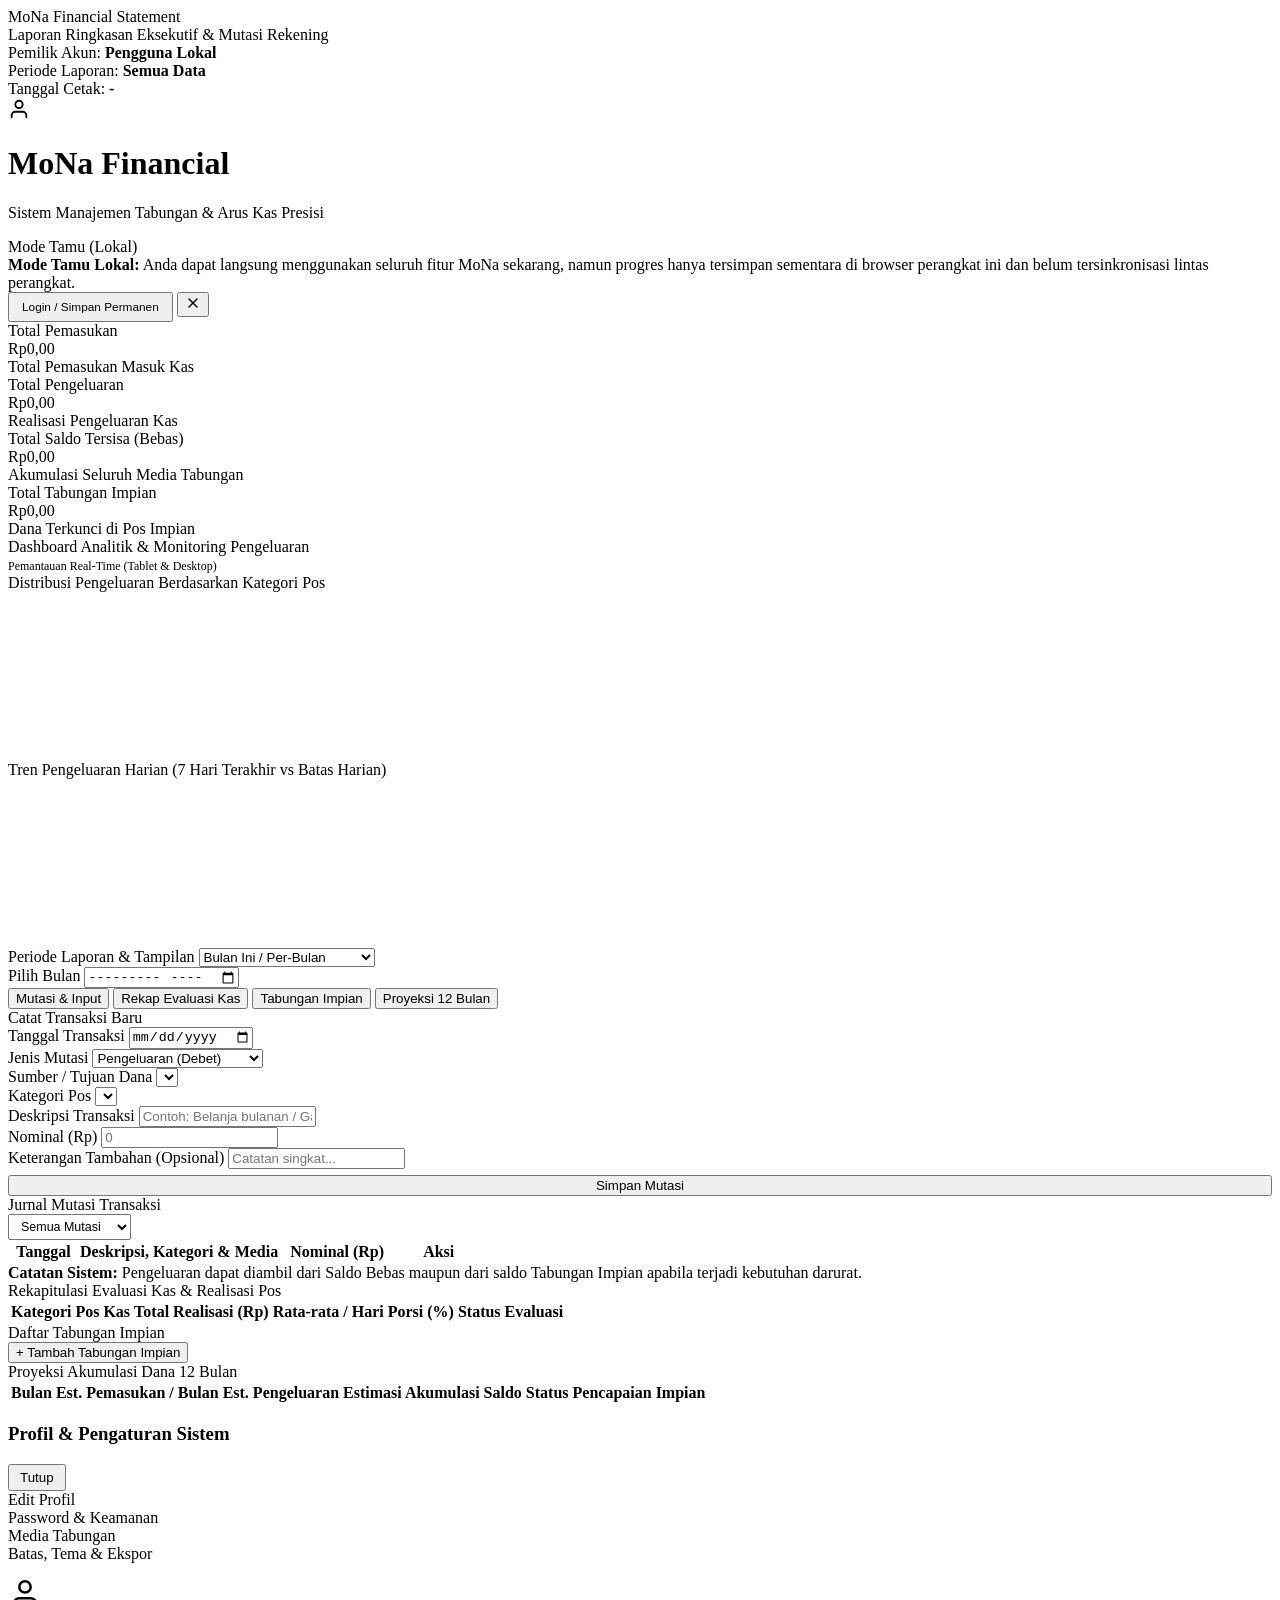
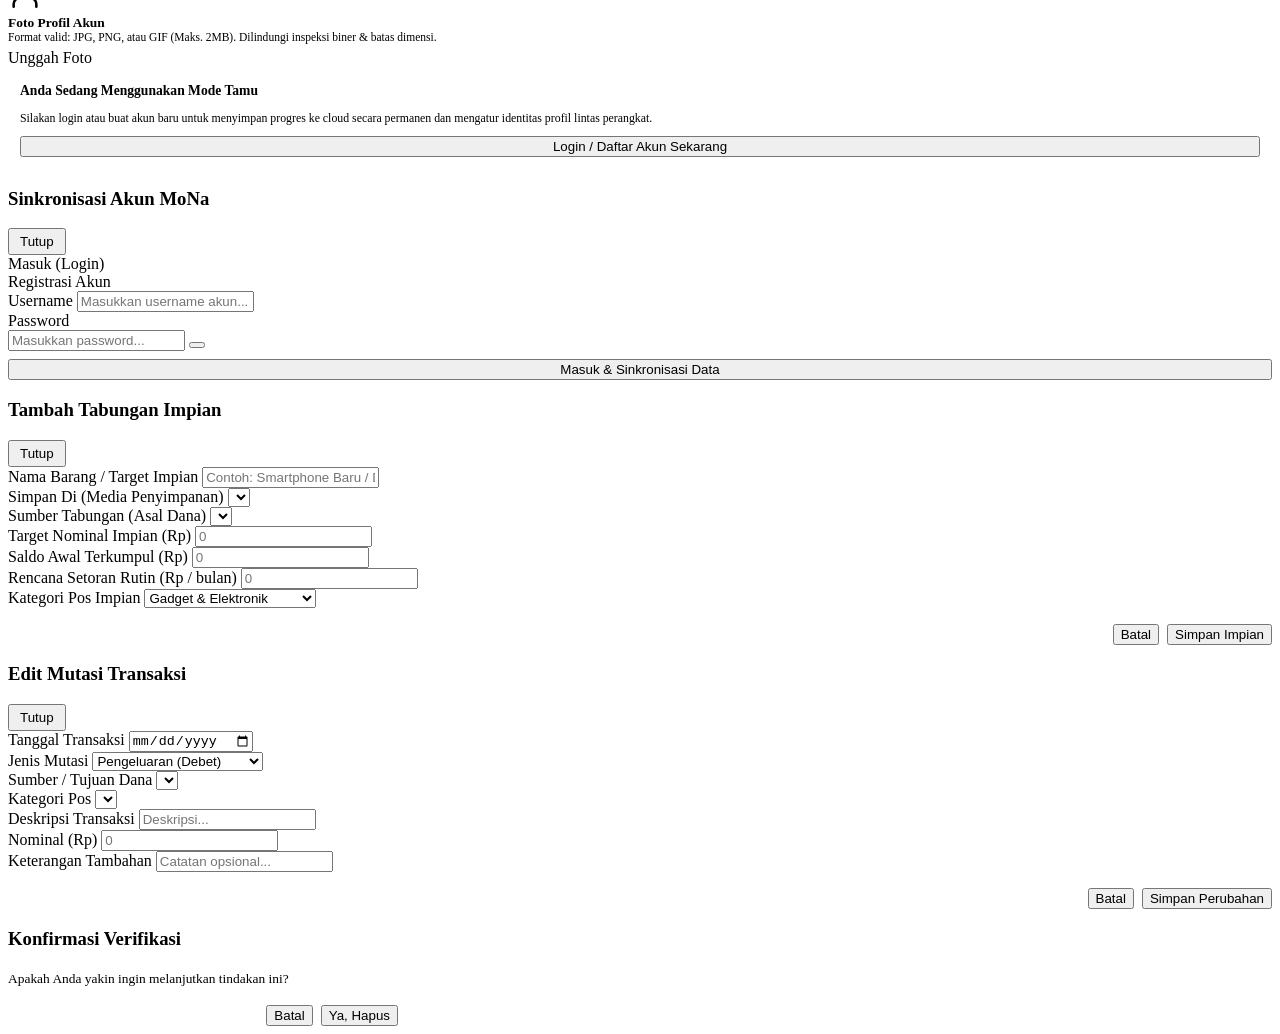
==== mona_application.html @ 213201bd "Add files via upload" ====
<!DOCTYPE html>
<html lang="id">
<head>
    <meta charset="UTF-8">
    <meta name="viewport" content="width=device-width, initial-scale=1.0, maximum-scale=1.0, user-scalable=no">
    <meta http-equiv="Content-Security-Policy" content="default-src 'self'; script-src 'self' https://www.gstatic.com https://cdn.jsdelivr.net; style-src 'self' 'unsafe-inline'; img-src 'self' data: blob:; connect-src 'self' https://*.googleapis.com https://*.firebaseio.com https://firestore.googleapis.com https://identitytoolkit.googleapis.com https://securetoken.googleapis.com; object-src 'none'; base-uri 'self'; form-action 'self';">
    <title>MoNa - Personal Wealth & Financial Manager</title>

    <!-- External CSS -->
    <link rel="stylesheet" href="asset/style/style.css">

    <!-- Firebase SDK (v9+ Compatibility Mode + Auth) -->
    <script src="https://www.gstatic.com/firebasejs/9.23.0/firebase-app-compat.js"></script>
    <script src="https://www.gstatic.com/firebasejs/9.23.0/firebase-auth-compat.js"></script>
    <script src="https://www.gstatic.com/firebasejs/9.23.0/firebase-firestore-compat.js"></script>

    <!-- SheetJS with Styling Support (xlsx-js-style) for Colored Excel Export -->
    <script src="https://cdn.jsdelivr.net/npm/xlsx-js-style@1.2.0/dist/xlsx.bundle.js"></script>
</head>
<body>

    <!-- EXECUTIVE PDF PRINT HEADER -->
    <div class="print-only-header">
        <div class="print-header-top">
            <div>
                <div class="print-brand">MoNa Financial Statement</div>
                <div class="print-tagline">Laporan Ringkasan Eksekutif & Mutasi Rekening</div>
            </div>
            <div class="print-meta-box">
                <div>Pemilik Akun: <strong id="pdfPrintOwner">Pengguna Lokal</strong></div>
                <div>Periode Laporan: <strong id="pdfPrintFilter">Semua Data</strong></div>
                <div>Tanggal Cetak: <strong id="pdfPrintDate">-</strong></div>
            </div>
        </div>
    </div>

    <!-- FIXED TOP NAVBAR -->
    <header class="sticky-navbar">
        <div class="navbar-inner">
            <div class="header-brand-wrap">
                <div class="header-avatar-box" id="headerAvatarBox" title="Buka Profil & Pengaturan">
                    <img id="headerAvatarImg" src="" alt="Foto Profil" style="display:none;">
                    <svg id="headerAvatarDefault" viewBox="0 0 24 24" width="22" height="22" fill="none" stroke="currentColor" stroke-width="2" stroke-linecap="round" stroke-linejoin="round">
                        <path d="M20 21v-2a4 4 0 0 0-4-4H8a4 4 0 0 0-4 4v2"></path>
                        <circle cx="12" cy="7" r="4"></circle>
                    </svg>
                </div>
                <div class="header-brand">
                    <h1>MoNa Financial</h1>
                    <p>Sistem Manajemen Tabungan & Arus Kas Presisi</p>
                </div>
            </div>

            <div class="header-actions-wrap">
                <div class="user-auth-status" id="userAuthStatus" style="cursor:pointer;" title="Klik untuk membuka Profil & Ekspor Laporan">
                    <span class="sync-dot" id="syncStatusDot"></span>
                    <span id="userStatusText">Mode Tamu (Lokal)</span>
                </div>
            </div>
        </div>
    </header>

    <!-- NOTIFIKASI MODE TAMU (DAPAT DITUTUP DENGAN IKON VEKTOR X) -->
    <div id="localGuestSyncNotice" class="guest-sync-notice no-print">
        <div class="guest-notice-text">
            <strong>Mode Tamu Lokal:</strong> Anda dapat langsung menggunakan seluruh fitur MoNa sekarang, namun progres hanya tersimpan sementara di browser perangkat ini dan belum tersinkronisasi lintas perangkat.
        </div>
        <div class="guest-notice-actions">
            <button type="button" class="btn-blue" id="btnBannerOpenLogin" style="padding: 5px 12px; min-height: 30px; font-size: 0.74rem; white-space: nowrap;">Login / Simpan Permanen</button>
            <button type="button" class="btn-dismiss-notice" id="btnCloseGuestNotice" title="Tutup notifikasi" aria-label="Tutup notifikasi mode tamu">
                <svg viewBox="0 0 24 24" width="16" height="16" fill="none" stroke="currentColor" stroke-width="2.2" stroke-linecap="round" stroke-linejoin="round">
                    <line x1="18" y1="6" x2="6" y2="18"></line>
                    <line x1="6" y1="6" x2="18" y2="18"></line>
                </svg>
            </button>
        </div>
    </div>

    <!-- METRICS DASHBOARD -->
    <div class="metrics-grid">
        <div class="metric-card">
            <div class="metric-label">Total Pemasukan</div>
            <div class="metric-value" id="dispIncome">Rp0,00</div>
            <div class="metric-sub" id="dispFilterLabel1">Total Pemasukan Masuk Kas</div>
        </div>

        <div class="metric-card rose">
            <div class="metric-label">Total Pengeluaran</div>
            <div class="metric-value" id="dispExpense">Rp0,00</div>
            <div class="metric-sub" id="dispFilterLabel2">Realisasi Pengeluaran Kas</div>
        </div>

        <div class="metric-card purple">
            <div class="metric-label">Total Saldo Tersisa (Bebas)</div>
            <div class="metric-value" id="dispNet">Rp0,00</div>
            <div class="metric-sub" id="dispAccountModeSub">Akumulasi Seluruh Media Tabungan</div>
        </div>

        <div class="metric-card amber">
            <div class="metric-label">Total Tabungan Impian</div>
            <div class="metric-value" id="dispTotalGoalAccumulation">Rp0,00</div>
            <div class="metric-sub">Dana Terkunci di Pos Impian</div>
        </div>
    </div>

    <!-- RINCIAN SALDO PER MEDIA TABUNGAN -->
    <div id="multiAccountStrip" class="accounts-strip-panel" style="display:none;">
        <div class="accounts-strip-header">
            <span class="accounts-strip-title">Distribusi Saldo per Media Tabungan</span>
        </div>
        <div class="accounts-cards-row" id="accountsCardsRow"></div>
    </div>

    <!-- TABLET & DESKTOP ONLY: VISUAL ANALYTICS & SMART SPENDING ALERT -->
    <div class="analytics-desktop-container">
        <div class="panel-header" style="border-bottom:none; margin-bottom:0; padding-bottom:0;">
            <div class="panel-title">Dashboard Analitik & Monitoring Pengeluaran</div>
            <span style="font-size:0.75rem; color:var(--text-muted);">Pemantauan Real-Time (Tablet & Desktop)</span>
        </div>

        <div id="spendingAlertBanner" class="spending-alert-banner" style="display:none;"></div>

        <div class="analytics-grid">
            <div class="chart-box">
                <div class="chart-title">Distribusi Pengeluaran Berdasarkan Kategori Pos</div>
                <div class="canvas-wrapper">
                    <canvas id="categoryChart" width="380" height="165"></canvas>
                </div>
            </div>
            <div class="chart-box">
                <div class="chart-title">Tren Pengeluaran Harian (7 Hari Terakhir vs Batas Harian)</div>
                <div class="canvas-wrapper">
                    <canvas id="trendChart" width="380" height="165"></canvas>
                </div>
            </div>
        </div>
    </div>

    <!-- GLOBAL FILTER TOOLBAR -->
    <div class="filter-card">
        <div class="filter-row">
            <div class="filter-group">
                <label for="timeFilterMode">Periode Laporan & Tampilan</label>
                <select id="timeFilterMode">
                    <option value="MONTHLY">Bulan Ini / Per-Bulan</option>
                    <option value="WEEKLY">Minggu Ini / Per-Minggu</option>
                    <option value="RANGE">Rentang Tanggal Tertentu</option>
                    <option value="ALL">Semua Riwayat Dari Awal</option>
                </select>
            </div>

            <div class="filter-group" id="ctrlMonthGroup">
                <label for="filterMonthVal">Pilih Bulan</label>
                <input type="month" id="filterMonthVal">
            </div>

            <div class="filter-group" id="ctrlWeekGroup" style="display: none;">
                <label for="filterWeekVal">Pilih Minggu</label>
                <input type="week" id="filterWeekVal">
            </div>

            <div class="filter-group" id="ctrlRangeStartGroup" style="display: none;">
                <label for="filterStartDate">Dari Tanggal</label>
                <input type="date" id="filterStartDate">
            </div>

            <div class="filter-group" id="ctrlRangeEndGroup" style="display: none;">
                <label for="filterEndDate">Sampai Tanggal</label>
                <input type="date" id="filterEndDate">
            </div>
        </div>
    </div>

    <!-- TABS NAVIGATION -->
    <div class="tabs-header" id="mainTabsHeader">
        <button type="button" class="tab-btn active" data-tab="tab-daily">Mutasi & Input</button>
        <button type="button" class="tab-btn" data-tab="tab-recap">Rekap Evaluasi Kas</button>
        <button type="button" class="tab-btn" data-tab="tab-goals">Tabungan Impian</button>
        <button type="button" class="tab-btn" data-tab="tab-timeline">Proyeksi 12 Bulan</button>
    </div>

    <!-- TAB 0: DAILY INPUT SYSTEM -->
    <div id="tab-daily" class="tab-content active">
        <div class="grid-2col">
            <!-- INPUT DAILY LOG FORM -->
            <div class="panel no-print">
                <div class="panel-header">
                    <div class="panel-title">Catat Transaksi Baru</div>
                </div>

                <form id="dailyForm">
                    <div class="form-group">
                        <label for="dailyDate">Tanggal Transaksi</label>
                        <input type="date" id="dailyDate" required>
                    </div>

                    <div class="form-grid">
                        <div class="form-group">
                            <label for="dailyType">Jenis Mutasi</label>
                            <select id="dailyType">
                                <option value="PENGELUARAN">Pengeluaran (Debet)</option>
                                <option value="PEMASUKAN">Pemasukan (Kredit)</option>
                                <option value="TABUNGAN_GOAL">Alokasi Tabungan Impian</option>
                            </select>
                        </div>

                        <div class="form-group">
                            <label id="lblDailyAccount" for="dailyAccountSource">Sumber / Tujuan Dana</label>
                            <select id="dailyAccountSource" required></select>
                        </div>
                    </div>

                    <div class="form-group" id="dailyCategoryGroup">
                        <label for="dailyCategory">Kategori Pos</label>
                        <select id="dailyCategory"></select>
                    </div>

                    <div class="form-group">
                        <label for="dailyTitle">Deskripsi Transaksi</label>
                        <input type="text" id="dailyTitle" placeholder="Contoh: Belanja bulanan / Gaji" maxlength="80" required>
                    </div>

                    <div class="form-group">
                        <label for="dailyAmount">Nominal (Rp)</label>
                        <input type="text" inputmode="numeric" pattern="[0-9.]*" id="dailyAmount" class="money-input" placeholder="0" required>
                    </div>

                    <div class="form-group">
                        <label for="dailyNotes">Keterangan Tambahan (Opsional)</label>
                        <input type="text" id="dailyNotes" placeholder="Catatan singkat..." maxlength="120">
                    </div>

                    <button type="submit" class="btn-blue" style="width: 100%; justify-content: center; margin-top: 6px;">Simpan Mutasi</button>
                </form>
            </div>

            <!-- DAILY LOGS TABLE -->
            <div class="panel">
                <div class="panel-header">
                    <div class="panel-title">Jurnal Mutasi Transaksi</div>
                    <div class="no-print" style="display: flex; gap: 8px; align-items: center;">
                        <select id="dailyFilterType" style="padding: 4px 8px; font-size: 0.78rem;">
                            <option value="ALL">Semua Mutasi</option>
                            <option value="PEMASUKAN">Pemasukan</option>
                            <option value="PENGELUARAN">Pengeluaran</option>
                            <option value="TABUNGAN_GOAL">Setoran Impian</option>
                        </select>
                    </div>
                </div>

                <div class="table-container">
                    <table>
                        <thead>
                            <tr>
                                <th style="width: 65px;">Tanggal</th>
                                <th>Deskripsi, Kategori & Media</th>
                                <th class="text-right" style="width: 110px;">Nominal (Rp)</th>
                                <th class="text-center no-print" style="width: 85px;">Aksi</th>
                            </tr>
                        </thead>
                        <tbody id="dailyLogsTableBody"></tbody>
                    </table>
                </div>

                <div class="tips-banner no-print">
                    <strong>Catatan Sistem:</strong> Pengeluaran dapat diambil dari Saldo Bebas maupun dari saldo Tabungan Impian apabila terjadi kebutuhan darurat.
                </div>
            </div>
        </div>
    </div>

    <!-- TAB 1: REKAP KAS & EVALUASI -->
    <div id="tab-recap" class="tab-content">
        <div class="panel">
            <div class="panel-header">
                <div class="panel-title">Rekapitulasi Evaluasi Kas & Realisasi Pos</div>
                <span id="recapPeriodTitle" style="font-size:0.82rem; color:var(--text-secondary); font-weight:bold;"></span>
            </div>

            <div class="table-container">
                <table>
                    <thead>
                        <tr>
                            <th>Kategori Pos Kas</th>
                            <th class="text-right">Total Realisasi (Rp)</th>
                            <th class="text-right">Rata-rata / Hari</th>
                            <th class="text-right">Porsi (%)</th>
                            <th class="text-center">Status Evaluasi</th>
                        </tr>
                    </thead>
                    <tbody id="recapTableBody"></tbody>
                </table>
            </div>
        </div>
    </div>

    <!-- TAB 2: DYNAMIC GOALS -->
    <div id="tab-goals" class="tab-content">
        <div class="panel">
            <div class="panel-header">
                <div class="panel-title">Daftar Tabungan Impian</div>
                <button type="button" class="no-print" id="btnTabAddGoal">+ Tambah Tabungan Impian</button>
            </div>

            <div class="goals-container" id="goalsCardsList"></div>
        </div>
    </div>

    <!-- TAB 3: TIMELINE PROJECTION -->
    <div id="tab-timeline" class="tab-content">
        <div class="panel">
            <div class="panel-header">
                <div class="panel-title">Proyeksi Akumulasi Dana 12 Bulan</div>
            </div>

            <div class="table-container">
                <table>
                    <thead>
                        <tr>
                            <th class="text-center">Bulan</th>
                            <th class="text-right">Est. Pemasukan / Bulan</th>
                            <th class="text-right">Est. Pengeluaran</th>
                            <th class="text-right">Estimasi Akumulasi Saldo</th>
                            <th>Status Pencapaian Impian</th>
                        </tr>
                    </thead>
                    <tbody id="timelineTableBody"></tbody>
                </table>
            </div>
        </div>
    </div>

    <!-- MODAL PROFIL (EDIT PROFIL | PASSWORD & KEAMANAN | MEDIA TABUNGAN | BATAS, TEMA & EKSPOR) -->
    <div class="modal-overlay" id="profileModal">
        <div class="modal-card modal-card-lg">
            <div class="modal-header">
                <h3 id="profileModalTitle">Profil & Pengaturan Sistem</h3>
                <button type="button" class="btn-secondary" id="btnCloseProfileModal" style="padding:4px 10px; min-height: auto; flex:none;">Tutup</button>
            </div>

            <!-- MODAL INTERNAL TABS -->
            <div class="auth-tab-bar" style="margin-bottom: 14px; flex-wrap: wrap;">
                <div class="auth-tab-item active" id="profTabProfile" data-prof-sec="PROFILE">Edit Profil</div>
                <div class="auth-tab-item" id="profTabSecurity" data-prof-sec="SECURITY">Password & Keamanan</div>
                <div class="auth-tab-item" id="profTabSavings" data-prof-sec="SAVINGS">Media Tabungan</div>
                <div class="auth-tab-item" id="profTabPrefs" data-prof-sec="PREFS">Batas, Tema & Ekspor</div>
            </div>

            <!-- BAGIAN 1: EDIT PROFIL (FOTO, NAMA TAMPILAN & USERNAME) -->
            <div id="profSectionProfile">
                <div class="profile-avatar-card">
                    <div class="profile-avatar-preview">
                        <img id="modalAvatarImg" src="" alt="Foto Profil" style="display:none;">
                        <svg id="modalAvatarDefault" viewBox="0 0 24 24" width="34" height="34" fill="none" stroke="currentColor" stroke-width="1.8" stroke-linecap="round" stroke-linejoin="round">
                            <path d="M20 21v-2a4 4 0 0 0-4-4H8a4 4 0 0 0-4 4v2"></path>
                            <circle cx="12" cy="7" r="4"></circle>
                        </svg>
                    </div>
                    <div class="profile-avatar-info">
                        <div style="font-size:0.84rem; font-weight:700; color:var(--text-primary);">Foto Profil Akun</div>
                        <div style="font-size:0.72rem; color:var(--text-secondary); margin-bottom:6px;">Format valid: JPG, PNG, atau GIF (Maks. 2MB). Dilindungi inspeksi biner & batas dimensi.</div>
                        <div style="display:flex; gap:6px; flex-wrap:wrap;">
                            <label class="btn-blue btn-upload-label" for="avatarFileInput">Unggah Foto</label>
                            <input type="file" id="avatarFileInput" accept=".jpg,.jpeg,.png,.gif,image/jpeg,image/png,image/gif" style="display:none;">
                            <button type="button" class="btn-secondary" id="btnRemoveAvatar" style="padding:4px 10px; min-height:30px; font-size:0.74rem; display:none;">Hapus Foto</button>
                        </div>
                        <div id="avatarUploadMsg" style="font-size:0.72rem; margin-top:4px;"></div>
                    </div>
                </div>

                <!-- JIKA BELUM LOGIN (MODE TAMU) -->
                <div id="profileGuestNoticeBox" class="panel" style="padding: 12px; margin-bottom: 0;">
                    <div style="font-size: 0.85rem; font-weight: 700; margin-bottom: 4px;">Anda Sedang Menggunakan Mode Tamu</div>
                    <p style="font-size: 0.74rem; color: var(--text-secondary); margin-bottom: 10px;">
                        Silakan login atau buat akun baru untuk menyimpan progres ke cloud secara permanen dan mengatur identitas profil lintas perangkat.
                    </p>
                    <button type="button" id="btnProfileOpenLogin" class="btn-blue" style="width: 100%;">Login / Daftar Akun Sekarang</button>
                </div>

                <!-- JIKA SUDAH LOGIN: EDIT NAMA & USERNAME -->
                <div id="profileIdentityEditBox" style="display: none;">
                    <form id="formEditProfileIdentity" class="panel" style="padding: 12px; margin-bottom: 0;">
                        <div style="font-size: 0.84rem; font-weight: 700; margin-bottom: 8px;">Identitas Profil Pengguna</div>
                        <div class="form-group">
                            <label for="editProfileNickname">Nama Tampilan / Nickname</label>
                            <input type="text" id="editProfileNickname" placeholder="Masukkan nama tampilan..." maxlength="32" required>
                        </div>
                        <div class="form-group">
                            <label for="editProfileUsername">Username Akun (ID Permanen)</label>
                            <input type="text" id="editProfileUsername" readonly style="background: var(--surface-subtle); cursor: not-allowed; opacity: 0.8;">
                        </div>
                        <div id="profileEditMsg" style="font-size: 0.73rem; margin-bottom: 8px;"></div>
                        <button type="submit" id="btnSaveProfileIdentity" class="btn-blue" style="width: 100%; min-height: 36px;">Simpan Perubahan Profil</button>
                    </form>
                </div>
            </div>

            <!-- BAGIAN 2: PASSWORD & KEAMANAN AKUN -->
            <div id="profSectionSecurity" style="display: none;">
                <div id="securityGuestBox" class="panel" style="padding: 12px; margin-bottom: 0;">
                    <div style="font-size: 0.85rem; font-weight: 700; margin-bottom: 4px;">Keamanan Akun Belum Aktif</div>
                    <p style="font-size: 0.74rem; color: var(--text-secondary); margin-bottom: 10px;">
                        Login terlebih dahulu untuk mengelola kata sandi, sinkronisasi terenkripsi, maupun penghapusan akun.
                    </p>
                    <button type="button" id="btnSecurityOpenLogin" class="btn-blue" style="width: 100%;">Buka Halaman Login</button>
                </div>

                <div id="securityLoggedInBox" style="display: none;">
                    <div class="logged-in-badge-box">
                        <div style="font-size: 0.88rem; font-weight:700; color: var(--text-primary);" id="loggedInUserText">Akun Aktif</div>
                        <div style="font-size: 0.74rem; color: var(--text-secondary);">Terautentikasi via Firebase Auth & terlindungi UID Security Rules.</div>
                    </div>

                    <!-- UBAH PASSWORD DENGAN VERIFIKASI PASSWORD LAMA -->
                    <div class="panel" style="padding: 12px; margin-bottom: 12px;">
                        <div style="font-size: 0.82rem; font-weight: 700; margin-bottom: 8px;">Ubah Password Akun</div>
                        <form id="formChangePassword">
                            <div class="form-group">
                                <label for="oldPasswordForChange">Password Sebelumnya (Verifikasi)</label>
                                <div class="input-password-wrapper">
                                    <input type="password" id="oldPasswordForChange" placeholder="Masukkan password sebelumnya..." autocomplete="current-password" required>
                                    <button type="button" class="btn-toggle-eye" data-eye-target="oldPasswordForChange" aria-label="Tampilkan Password"></button>
                                </div>
                            </div>
                            <div class="form-group">
                                <label for="newPasswordInput">Password Baru (Minimal 8 karakter, huruf & angka)</label>
                                <div class="input-password-wrapper">
                                    <input type="password" id="newPasswordInput" placeholder="Masukkan password baru..." autocomplete="new-password" required>
                                    <button type="button" class="btn-toggle-eye" data-eye-target="newPasswordInput" aria-label="Tampilkan Password"></button>
                                </div>
                            </div>
                            <button type="submit" id="btnSubmitChangePassword" class="btn-blue" style="width: 100%; min-height: 36px; font-size: 0.78rem;">Perbarui Password</button>
                        </form>
                    </div>

                    <button type="button" id="btnAuthLogout" class="btn-outline" style="width: 100%; justify-content: center; background-color: var(--surface-subtle); color: var(--text-primary); border-color: var(--border); margin-bottom: 12px;">Keluar dari Akun (Logout)</button>

                    <!-- ZONA PENGHAPUSAN AKUN -->
                    <div class="danger-zone-box">
                        <div style="font-size: 0.8rem; font-weight: 700; color: var(--accent-rose); margin-bottom: 6px;">Zona Berbahaya (Hapus Akun Permanen)</div>
                        <p style="font-size: 0.72rem; color: var(--text-secondary); margin-bottom: 8px;">Masukkan password sebelumnya untuk mengonfirmasi penghapusan seluruh data dan akun secara permanen.</p>
                        <div class="form-group">
                            <div class="input-password-wrapper">
                                <input type="password" id="oldPasswordForDelete" placeholder="Konfirmasi password sebelumnya..." autocomplete="current-password">
                                <button type="button" class="btn-toggle-eye" data-eye-target="oldPasswordForDelete" aria-label="Tampilkan Password"></button>
                            </div>
                        </div>
                        <button type="button" id="btnDeleteAccount" class="btn-rose" style="width: 100%; justify-content: center;">Hapus Akun Secara Permanen</button>
                    </div>
                </div>
            </div>

            <!-- BAGIAN 3: SINGLE VS MULTI TABUNGAN MANAGEMENT -->
            <div id="profSectionSavings" style="display:none;">
                <div class="form-group">
                    <label for="savingsModeSelect">Mode Pengelolaan Tabungan</label>
                    <select id="savingsModeSelect">
                        <option value="SINGLE">Single Tabungan (1 Kas Utama Terpusat)</option>
                        <option value="MULTI">Multi Tabungan (Banyak Bank Digital / E-Wallet / Tunai)</option>
                    </select>
                </div>

                <div class="tips-banner" style="margin-bottom: 12px; margin-top: 0;">
                    <span id="savingsModeDesc">Mode Single Tabungan menggabungkan seluruh saldo Anda ke dalam satu kas utama.</span>
                </div>

                <div id="multiAccountManagerBox">
                    <div style="font-size: 0.82rem; font-weight: 700; margin-bottom: 8px;" id="accountListTitle">Daftar Media Tabungan Aktif</div>
                    <div id="accountsManageList" class="accounts-manage-list"></div>

                    <div id="addAccountFormBox" class="panel" style="padding: 10px; margin-top: 10px; margin-bottom: 0;">
                        <div style="font-size: 0.78rem; font-weight: 700; margin-bottom: 6px;">Tambah Media Tabungan Baru</div>
                        <div class="form-grid">
                            <div class="form-group" style="margin-bottom:6px;">
                                <label for="newAccName">Nama Media (Contoh: PasifikBank / Danaku)</label>
                                <input type="text" id="newAccName" placeholder="Nama Bank / E-Wallet" maxlength="30">
                            </div>
                            <div class="form-group" style="margin-bottom:6px;">
                                <label for="newAccType">Jenis Media</label>
                                <select id="newAccType">
                                    <option value="Bank Digital">Bank Digital</option>
                                    <option value="Bank Konvensional">Bank Konvensional</option>
                                    <option value="E-Wallet">E-Wallet / Dompet Digital</option>
                                    <option value="Tunai">Uang Tunai / Brankas</option>
                                </select>
                            </div>
                        </div>
                        <div class="form-group" style="margin-bottom:8px;">
                            <label for="newAccBalance">Saldo Awal (Rp)</label>
                            <input type="text" inputmode="numeric" pattern="[0-9.]*" id="newAccBalance" class="money-input" placeholder="0">
                        </div>
                        <button type="button" id="btnAddSavingsAccount" class="btn-blue" style="width:100%; min-height:34px;">+ Tambahkan Media Tabungan</button>
                    </div>
                </div>
            </div>

            <!-- BAGIAN 4: BATAS PENGELUARAN, TEMA TAMPILAN & EKSPOR LAPORAN -->
            <div id="profSectionPrefs" style="display:none;">
                <div class="theme-switch-container">
                    <span style="font-size: 0.82rem; font-weight: 600;">Tema Tampilan:</span>
                    <div class="theme-toggle-group">
                        <button type="button" class="theme-btn active" id="btnThemeLight">Standar</button>
                        <button type="button" class="theme-btn" id="btnThemeDark">Gelap</button>
                        <button type="button" class="theme-btn" id="btnThemeRetro">Retro</button>
                    </div>
                </div>

                <!-- EKSPOR LAPORAN PDF & EXCEL -->
                <div class="panel" style="padding: 12px; margin-bottom: 12px;">
                    <div style="font-size: 0.84rem; font-weight: 700; margin-bottom: 4px;">Ekspor Laporan Keuangan</div>
                    <p style="font-size: 0.73rem; color: var(--text-secondary); margin-bottom: 10px;">Unduh atau cetak rekap mutasi sesuai filter periode yang sedang aktif di dasbor.</p>
                    <div class="export-modal-actions">
                        <button type="button" class="btn-rose" id="btnExportPDF">
                            <svg viewBox="0 0 24 24" width="15" height="15" fill="none" stroke="currentColor" stroke-width="2" stroke-linecap="round" stroke-linejoin="round">
                                <path d="M14 2H6a2 2 0 0 0-2 2v16a2 2 0 0 0 2 2h12a2 2 0 0 0 2-2V8z"></path>
                                <polyline points="14 2 14 8 20 8"></polyline>
                                <line x1="16" y1="13" x2="8" y2="13"></line>
                                <line x1="16" y1="17" x2="8" y2="17"></line>
                            </svg>
                            <span>Laporan PDF</span>
                        </button>
                        <button type="button" class="btn-green" id="btnExportExcel">
                            <svg viewBox="0 0 24 24" width="15" height="15" fill="none" stroke="currentColor" stroke-width="2" stroke-linecap="round" stroke-linejoin="round">
                                <rect x="3" y="3" width="18" height="18" rx="2" ry="2"></rect>
                                <line x1="3" y1="9" x2="21" y2="9"></line>
                                <line x1="9" y1="21" x2="9" y2="9"></line>
                            </svg>
                            <span>Laporan Excel (.xlsx)</span>
                        </button>
                    </div>
                </div>

                <div class="panel" style="padding: 12px; margin-bottom: 12px;">
                    <div style="font-size: 0.84rem; font-weight: 700; margin-bottom: 4px;">Pengaturan Batas Pengeluaran (Monitoring Boros)</div>
                    <p style="font-size: 0.73rem; color: var(--text-secondary); margin-bottom: 10px;">Atur batas maksimal pengeluaran harian dan bulanan Anda sendiri. Sistem akan menampilkan peringatan apabila pengeluaran mendekati atau melampaui batas.</p>

                    <div class="form-group">
                        <label for="inputDailyLimit">Batas Maksimal Pengeluaran Harian (Rp)</label>
                        <input type="text" inputmode="numeric" pattern="[0-9.]*" id="inputDailyLimit" class="money-input" placeholder="Contoh: 100.000 (Isi 0 untuk nonaktif)">
                    </div>

                    <div class="form-group">
                        <label for="inputMonthlyLimit">Batas Maksimal Pengeluaran Bulanan (Rp)</label>
                        <input type="text" inputmode="numeric" pattern="[0-9.]*" id="inputMonthlyLimit" class="money-input" placeholder="Contoh: 2.500.000 (Isi 0 untuk nonaktif)">
                    </div>

                    <button type="button" id="btnSaveSpendingLimits" class="btn-blue" style="width:100%; min-height:36px;">Simpan Batas Pengeluaran</button>
                </div>

                <div style="border-top: 1px solid var(--border); padding-top: 12px;">
                    <button type="button" id="btnResetAppData" class="btn-amber" style="width: 100%; justify-content: center;">Reset Seluruh Data Transaksi</button>
                </div>
            </div>
        </div>
    </div>

    <!-- MODAL LOGIN & REGISTRASI (TERPISAH DARI PROFIL) -->
    <div class="modal-overlay" id="authModal">
        <div class="modal-card">
            <div class="modal-header">
                <h3>Sinkronisasi Akun MoNa</h3>
                <button type="button" class="btn-secondary" id="btnCloseAuthModal" style="padding:4px 10px; min-height: auto; flex:none;">Tutup</button>
            </div>

            <div class="auth-tab-bar">
                <div class="auth-tab-item active" id="tabSwitchLogin" data-auth-mode="LOGIN">Masuk (Login)</div>
                <div class="auth-tab-item" id="tabSwitchRegister" data-auth-mode="REGISTER">Registrasi Akun</div>
            </div>

            <!-- LOGIN FORM -->
            <form id="formLoginMode">
                <div class="form-group">
                    <label for="loginNickname">Username</label>
                    <input type="text" id="loginNickname" placeholder="Masukkan username akun..." autocomplete="username" required>
                </div>

                <div class="form-group">
                    <label for="loginPassword">Password</label>
                    <div class="input-password-wrapper">
                        <input type="password" id="loginPassword" placeholder="Masukkan password..." autocomplete="current-password" required>
                        <button type="button" class="btn-toggle-eye" data-eye-target="loginPassword" aria-label="Tampilkan Password"></button>
                    </div>
                </div>

                <button type="submit" id="btnSubmitLogin" class="btn-blue" style="width:100%; margin-top:8px;">Masuk & Sinkronisasi Data</button>
            </form>

            <!-- REGISTER FORM -->
            <form id="formRegisterMode" style="display: none;">
                <div class="form-group">
                    <label for="regUsername">Username Unik (Huruf & Angka, min. 4 karakter)</label>
                    <input type="text" id="regUsername" placeholder="Contoh: shi2026" maxlength="24" autocomplete="username" required>
                </div>

                <div class="form-group">
                    <label for="regNickname">Nama Tampilan / Nickname</label>
                    <input type="text" id="regNickname" placeholder="Contoh: Shi" maxlength="32" required>
                </div>

                <div class="form-group">
                    <label for="regPassword">Password (Minimal 8 karakter, kombinasi huruf & angka)</label>
                    <div class="input-password-wrapper">
                        <input type="password" id="regPassword" placeholder="Buat password..." autocomplete="new-password" required>
                        <button type="button" class="btn-toggle-eye" data-eye-target="regPassword" aria-label="Tampilkan Password"></button>
                    </div>
                </div>

                <button type="submit" id="btnSubmitRegister" class="btn-amber" style="width:100%; margin-top:8px;">Buat Akun Baru</button>
            </form>
        </div>
    </div>

    <!-- MODAL ADD / EDIT GOAL -->
    <div class="modal-overlay" id="goalModal">
        <div class="modal-card">
            <div class="modal-header">
                <h3 id="modalGoalTitle">Tambah Tabungan Impian</h3>
                <button type="button" id="btnCloseGoalModal" class="btn-secondary" style="padding:4px 10px; min-height: auto; flex:none;">Tutup</button>
            </div>

            <input type="hidden" id="modalGoalId">

            <div class="form-group">
                <label for="modalGoalName">Nama Barang / Target Impian</label>
                <input type="text" id="modalGoalName" placeholder="Contoh: Smartphone Baru / Dana Darurat" maxlength="50">
            </div>

            <div class="form-grid">
                <div class="form-group">
                    <label for="modalGoalStoreIn">Simpan Di (Media Penyimpanan)</label>
                    <select id="modalGoalStoreIn"></select>
                </div>

                <div class="form-group">
                    <label for="modalGoalSourceFrom">Sumber Tabungan (Asal Dana)</label>
                    <select id="modalGoalSourceFrom"></select>
                </div>
            </div>

            <div class="form-group" id="customGoalStoreGroup" style="display:none;">
                <label for="modalGoalCustomStore">Nama Media Penyimpanan Khusus</label>
                <input type="text" id="modalGoalCustomStore" placeholder="Contoh: Danaku / Celengan Brankas" maxlength="30">
            </div>

            <div class="form-group">
                <label for="modalGoalTarget">Target Nominal Impian (Rp)</label>
                <input type="text" inputmode="numeric" pattern="[0-9.]*" id="modalGoalTarget" class="money-input" placeholder="0">
            </div>

            <div class="form-group">
                <label for="modalGoalCurrent">Saldo Awal Terkumpul (Rp)</label>
                <input type="text" inputmode="numeric" pattern="[0-9.]*" id="modalGoalCurrent" class="money-input" placeholder="0">
            </div>

            <div class="form-group">
                <label for="modalGoalMonthly">Rencana Setoran Rutin (Rp / bulan)</label>
                <input type="text" inputmode="numeric" pattern="[0-9.]*" id="modalGoalMonthly" class="money-input" placeholder="0">
            </div>

            <div class="form-group">
                <label for="modalGoalCategory">Kategori Pos Impian</label>
                <select id="modalGoalCategory">
                    <option value="Gadget & Elektronik">Gadget & Elektronik</option>
                    <option value="Dana Darurat & Keluarga">Dana Darurat & Keluarga</option>
                    <option value="Pendidikan & Karir">Pendidikan & Karir</option>
                    <option value="Properti & Kendaraan">Properti & Kendaraan</option>
                    <option value="Target Lainnya">Target Lainnya</option>
                </select>
            </div>

            <div style="display:flex; justify-content:flex-end; gap:8px; margin-top:16px;">
                <button type="button" id="btnCancelGoalModal" class="btn-secondary">Batal</button>
                <button type="button" id="btnSaveGoalModal" class="btn-blue">Simpan Impian</button>
            </div>
        </div>
    </div>

    <!-- MODAL EDIT DAILY LOG -->
    <div class="modal-overlay" id="editLogModal">
        <div class="modal-card">
            <div class="modal-header">
                <h3>Edit Mutasi Transaksi</h3>
                <button type="button" id="btnCloseEditLogModal" class="btn-secondary" style="padding:4px 10px; min-height: auto; flex:none;">Tutup</button>
            </div>

            <input type="hidden" id="editLogId">

            <div class="form-group">
                <label for="editLogDate">Tanggal Transaksi</label>
                <input type="date" id="editLogDate" required>
            </div>

            <div class="form-grid">
                <div class="form-group">
                    <label for="editLogType">Jenis Mutasi</label>
                    <select id="editLogType">
                        <option value="PENGELUARAN">Pengeluaran (Debet)</option>
                        <option value="PEMASUKAN">Pemasukan (Kredit)</option>
                        <option value="TABUNGAN_GOAL">Alokasi Tabungan Impian</option>
                    </select>
                </div>

                <div class="form-group">
                    <label for="editLogAccountSource">Sumber / Tujuan Dana</label>
                    <select id="editLogAccountSource"></select>
                </div>
            </div>

            <div class="form-group" id="editCategoryGroup">
                <label for="editLogCategory">Kategori Pos</label>
                <select id="editLogCategory"></select>
            </div>

            <div class="form-group">
                <label for="editLogTitle">Deskripsi Transaksi</label>
                <input type="text" id="editLogTitle" placeholder="Deskripsi..." maxlength="80" required>
            </div>

            <div class="form-group">
                <label for="editLogAmount">Nominal (Rp)</label>
                <input type="text" inputmode="numeric" pattern="[0-9.]*" id="editLogAmount" class="money-input" placeholder="0" required>
            </div>

            <div class="form-group">
                <label for="editLogNotes">Keterangan Tambahan</label>
                <input type="text" id="editLogNotes" placeholder="Catatan opsional..." maxlength="120">
            </div>

            <div style="display:flex; justify-content:flex-end; gap:8px; margin-top:16px;">
                <button type="button" id="btnCancelEditLogModal" class="btn-secondary">Batal</button>
                <button type="button" id="btnSaveEditLogModal" class="btn-blue">Simpan Perubahan</button>
            </div>
        </div>
    </div>

    <!-- MODAL VERIFIKASI KONFIRMASI PENGHAPUSAN -->
    <div class="modal-overlay" id="confirmActionModal">
        <div class="modal-card" style="max-width: 390px;">
            <div class="modal-header">
                <h3 id="confirmModalTitle">Konfirmasi Verifikasi</h3>
            </div>
            <p id="confirmModalMessage" style="font-size: 0.84rem; color: var(--text-secondary); margin-bottom: 16px; line-height: 1.5;">
                Apakah Anda yakin ingin melanjutkan tindakan ini?
            </p>
            <div style="display: flex; justify-content: flex-end; gap: 8px;">
                <button type="button" id="btnConfirmModalNo" class="btn-secondary">Batal</button>
                <button type="button" id="btnConfirmModalYes" class="btn-rose">Ya, Hapus</button>
            </div>
        </div>
    </div>

    <!-- Modular Scripts: Security -> Animation -> Core App -->
    <script src="asset/script/security.js"></script>
    <script src="asset/script/animation.js"></script>
    <script src="asset/script/app.js"></script>
</body>
</html>
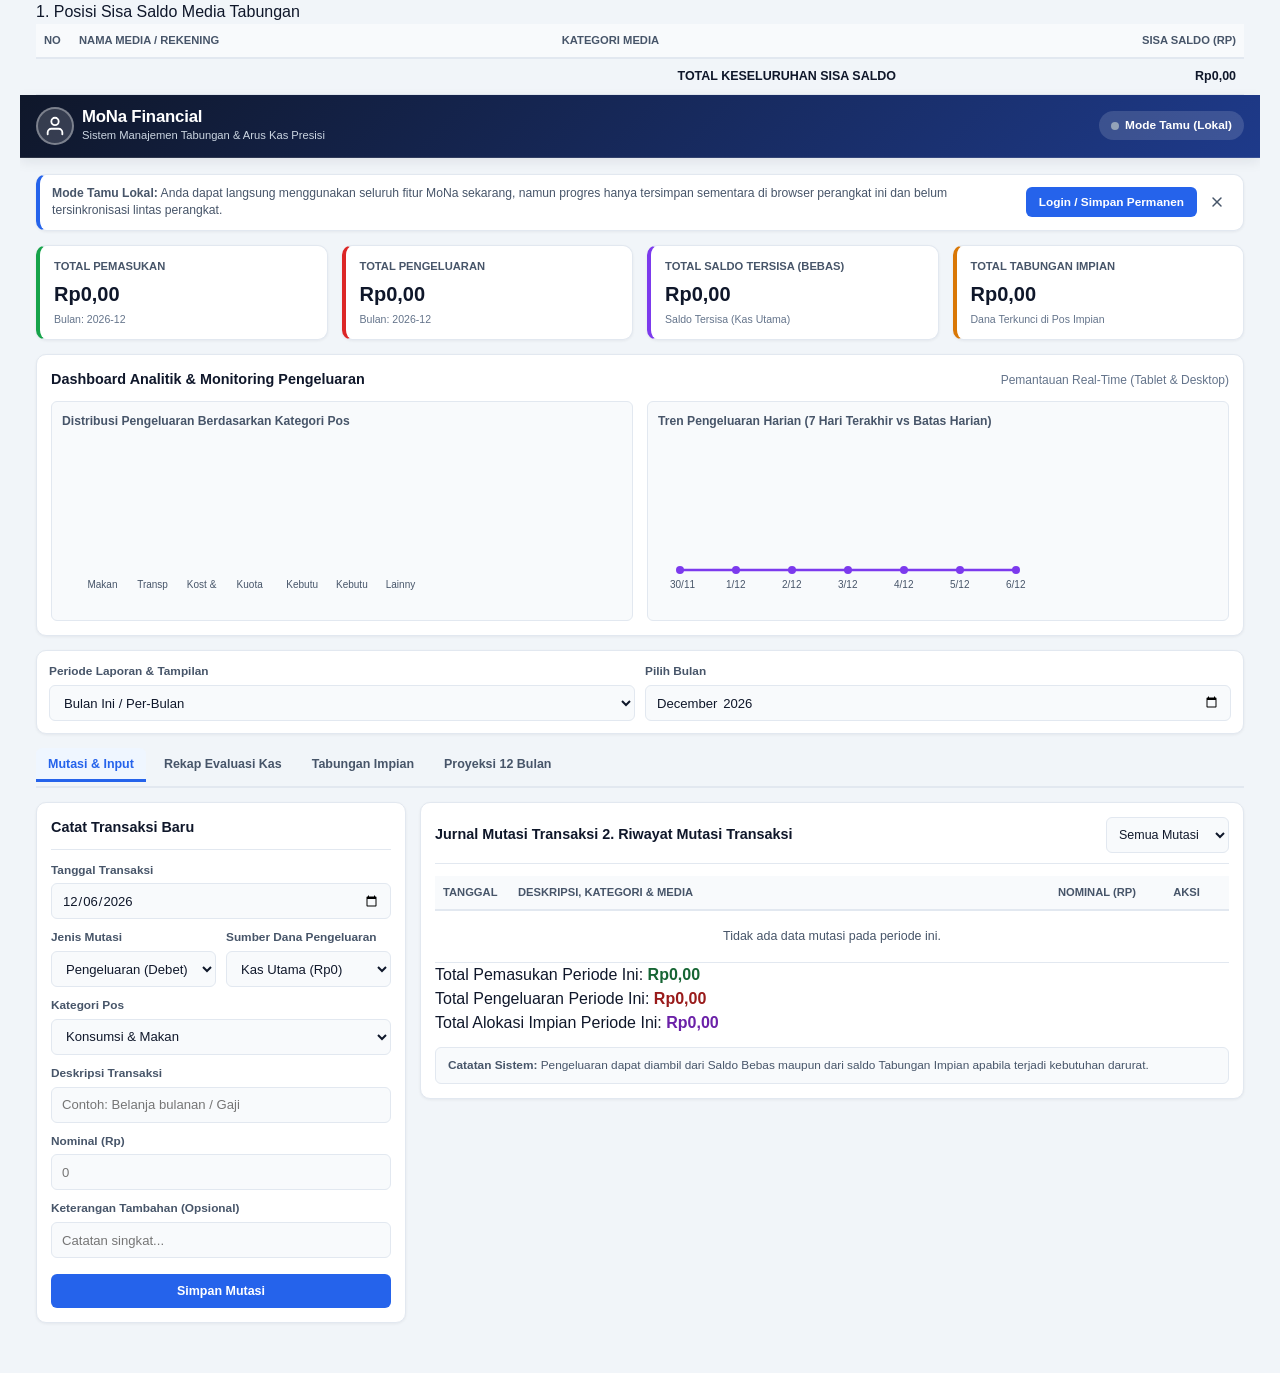
==== commit 27929649: "Revise MoNa Financial Statement layout and content Updated the financial statement layout and conten" ====
--- a/mona_application.html
+++ b/mona_application.html
@@ -24,7 +24,7 @@
         <div class="print-header-top">
             <div>
                 <div class="print-brand">MoNa Financial Statement</div>
-                <div class="print-tagline">Laporan Ringkasan Eksekutif & Mutasi Rekening</div>
+                <div class="print-tagline">Laporan Sisa Saldo Media Tabungan & Riwayat Mutasi</div>
             </div>
             <div class="print-meta-box">
                 <div>Pemilik Akun: <strong id="pdfPrintOwner">Pengguna Lokal</strong></div>
@@ -34,8 +34,30 @@
         </div>
     </div>
 
+    <!-- PDF ONLY: RINGKASAN SISA SALDO SELURUH MEDIA (BANK, DIGITAL BANK, E-WALLET, CASH) -->
+    <section class="print-only-balances" aria-label="Ringkasan Sisa Saldo Rekening">
+        <div class="print-section-title">1. Posisi Sisa Saldo Media Tabungan</div>
+        <table class="print-balance-table">
+            <thead>
+                <tr>
+                    <th style="width: 35px;">No</th>
+                    <th>Nama Media / Rekening</th>
+                    <th>Kategori Media</th>
+                    <th class="text-right">Sisa Saldo (Rp)</th>
+                </tr>
+            </thead>
+            <tbody id="pdfPrintBalanceBody"></tbody>
+            <tfoot>
+                <tr>
+                    <td colspan="3" class="text-right font-bold">TOTAL KESELURUHAN SISA SALDO</td>
+                    <td class="text-right font-bold" id="pdfPrintTotalBalance">Rp0,00</td>
+                </tr>
+            </tfoot>
+        </table>
+    </section>
+
     <!-- FIXED TOP NAVBAR -->
-    <header class="sticky-navbar">
+    <header class="sticky-navbar no-print">
         <div class="navbar-inner">
             <div class="header-brand-wrap">
                 <div class="header-avatar-box" id="headerAvatarBox" title="Buka Profil & Pengaturan">
@@ -60,7 +82,7 @@
         </div>
     </header>
 
-    <!-- NOTIFIKASI MODE TAMU (DAPAT DITUTUP DENGAN IKON VEKTOR X) -->
+    <!-- NOTIFIKASI MODE TAMU -->
     <div id="localGuestSyncNotice" class="guest-sync-notice no-print">
         <div class="guest-notice-text">
             <strong>Mode Tamu Lokal:</strong> Anda dapat langsung menggunakan seluruh fitur MoNa sekarang, namun progres hanya tersimpan sementara di browser perangkat ini dan belum tersinkronisasi lintas perangkat.
@@ -76,8 +98,8 @@
         </div>
     </div>
 
-    <!-- METRICS DASHBOARD -->
-    <div class="metrics-grid">
+    <!-- METRICS DASHBOARD (HIDDEN ON PDF PRINT) -->
+    <div class="metrics-grid no-print">
         <div class="metric-card">
             <div class="metric-label">Total Pemasukan</div>
             <div class="metric-value" id="dispIncome">Rp0,00</div>
@@ -103,8 +125,8 @@
         </div>
     </div>
 
-    <!-- RINCIAN SALDO PER MEDIA TABUNGAN -->
-    <div id="multiAccountStrip" class="accounts-strip-panel" style="display:none;">
+    <!-- RINCIAN SALDO PER MEDIA TABUNGAN (SCREEN VIEW) -->
+    <div id="multiAccountStrip" class="accounts-strip-panel no-print" style="display:none;">
         <div class="accounts-strip-header">
             <span class="accounts-strip-title">Distribusi Saldo per Media Tabungan</span>
         </div>
@@ -112,7 +134,7 @@
     </div>
 
     <!-- TABLET & DESKTOP ONLY: VISUAL ANALYTICS & SMART SPENDING ALERT -->
-    <div class="analytics-desktop-container">
+    <div class="analytics-desktop-container no-print">
         <div class="panel-header" style="border-bottom:none; margin-bottom:0; padding-bottom:0;">
             <div class="panel-title">Dashboard Analitik & Monitoring Pengeluaran</div>
             <span style="font-size:0.75rem; color:var(--text-muted);">Pemantauan Real-Time (Tablet & Desktop)</span>
@@ -137,7 +159,7 @@
     </div>
 
     <!-- GLOBAL FILTER TOOLBAR -->
-    <div class="filter-card">
+    <div class="filter-card no-print">
         <div class="filter-row">
             <div class="filter-group">
                 <label for="timeFilterMode">Periode Laporan & Tampilan</label>
@@ -172,15 +194,15 @@
     </div>
 
     <!-- TABS NAVIGATION -->
-    <div class="tabs-header" id="mainTabsHeader">
+    <div class="tabs-header no-print" id="mainTabsHeader">
         <button type="button" class="tab-btn active" data-tab="tab-daily">Mutasi & Input</button>
         <button type="button" class="tab-btn" data-tab="tab-recap">Rekap Evaluasi Kas</button>
         <button type="button" class="tab-btn" data-tab="tab-goals">Tabungan Impian</button>
         <button type="button" class="tab-btn" data-tab="tab-timeline">Proyeksi 12 Bulan</button>
     </div>
 
-    <!-- TAB 0: DAILY INPUT SYSTEM -->
-    <div id="tab-daily" class="tab-content active">
+    <!-- TAB 0: DAILY INPUT SYSTEM (ONLY MUTATION TABLE SHOWN ON PDF) -->
+    <div id="tab-daily" class="tab-content active print-include-section">
         <div class="grid-2col">
             <!-- INPUT DAILY LOG FORM -->
             <div class="panel no-print">
@@ -235,9 +257,12 @@
             </div>
 
             <!-- DAILY LOGS TABLE -->
-            <div class="panel">
+            <div class="panel print-mutation-panel">
                 <div class="panel-header">
-                    <div class="panel-title">Jurnal Mutasi Transaksi</div>
+                    <div class="panel-title">
+                        <span class="screen-only-text">Jurnal Mutasi Transaksi</span>
+                        <span class="print-only-text">2. Riwayat Mutasi Transaksi</span>
+                    </div>
                     <div class="no-print" style="display: flex; gap: 8px; align-items: center;">
                         <select id="dailyFilterType" style="padding: 4px 8px; font-size: 0.78rem;">
                             <option value="ALL">Semua Mutasi</option>
@@ -252,9 +277,9 @@
                     <table>
                         <thead>
                             <tr>
-                                <th style="width: 65px;">Tanggal</th>
+                                <th style="width: 75px;">Tanggal</th>
                                 <th>Deskripsi, Kategori & Media</th>
-                                <th class="text-right" style="width: 110px;">Nominal (Rp)</th>
+                                <th class="text-right" style="width: 125px;">Nominal (Rp)</th>
                                 <th class="text-center no-print" style="width: 85px;">Aksi</th>
                             </tr>
                         </thead>
@@ -262,6 +287,22 @@
                     </table>
                 </div>
 
+                <!-- PDF ONLY: RINGKASAN TOTAL MUTASI PERIODE TERPILIH -->
+                <div class="print-only-mutation-summary">
+                    <div class="print-summary-item">
+                        <span>Total Pemasukan Periode Ini:</span>
+                        <strong id="pdfPrintPeriodIncome" style="color: #166534;">Rp0,00</strong>
+                    </div>
+                    <div class="print-summary-item">
+                        <span>Total Pengeluaran Periode Ini:</span>
+                        <strong id="pdfPrintPeriodExpense" style="color: #991b1b;">Rp0,00</strong>
+                    </div>
+                    <div class="print-summary-item">
+                        <span>Total Alokasi Impian Periode Ini:</span>
+                        <strong id="pdfPrintPeriodGoal" style="color: #6b21a8;">Rp0,00</strong>
+                    </div>
+                </div>
+
                 <div class="tips-banner no-print">
                     <strong>Catatan Sistem:</strong> Pengeluaran dapat diambil dari Saldo Bebas maupun dari saldo Tabungan Impian apabila terjadi kebutuhan darurat.
                 </div>
@@ -269,8 +310,8 @@
         </div>
     </div>
 
-    <!-- TAB 1: REKAP KAS & EVALUASI -->
-    <div id="tab-recap" class="tab-content">
+    <!-- TAB 1: REKAP KAS & EVALUASI (HIDDEN ON PDF PRINT) -->
+    <div id="tab-recap" class="tab-content no-print">
         <div class="panel">
             <div class="panel-header">
                 <div class="panel-title">Rekapitulasi Evaluasi Kas & Realisasi Pos</div>
@@ -294,8 +335,8 @@
         </div>
     </div>
 
-    <!-- TAB 2: DYNAMIC GOALS -->
-    <div id="tab-goals" class="tab-content">
+    <!-- TAB 2: DYNAMIC GOALS (HIDDEN ON PDF PRINT) -->
+    <div id="tab-goals" class="tab-content no-print">
         <div class="panel">
             <div class="panel-header">
                 <div class="panel-title">Daftar Tabungan Impian</div>
@@ -306,8 +347,8 @@
         </div>
     </div>
 
-    <!-- TAB 3: TIMELINE PROJECTION -->
-    <div id="tab-timeline" class="tab-content">
+    <!-- TAB 3: TIMELINE PROJECTION (HIDDEN ON PDF PRINT) -->
+    <div id="tab-timeline" class="tab-content no-print">
         <div class="panel">
             <div class="panel-header">
                 <div class="panel-title">Proyeksi Akumulasi Dana 12 Bulan</div>
@@ -330,7 +371,8 @@
         </div>
     </div>
 
-    <!-- MODAL PROFIL (EDIT PROFIL | PASSWORD & KEAMANAN | MEDIA TABUNGAN | BATAS, TEMA & EKSPOR) -->
+    <!-- MODALS (ALL HAVE .modal-overlay WHICH IS HIDDEN ON PRINT) -->
+    <!-- MODAL PROFIL -->
     <div class="modal-overlay" id="profileModal">
         <div class="modal-card modal-card-lg">
             <div class="modal-header">
@@ -338,7 +380,6 @@
                 <button type="button" class="btn-secondary" id="btnCloseProfileModal" style="padding:4px 10px; min-height: auto; flex:none;">Tutup</button>
             </div>
 
-            <!-- MODAL INTERNAL TABS -->
             <div class="auth-tab-bar" style="margin-bottom: 14px; flex-wrap: wrap;">
                 <div class="auth-tab-item active" id="profTabProfile" data-prof-sec="PROFILE">Edit Profil</div>
                 <div class="auth-tab-item" id="profTabSecurity" data-prof-sec="SECURITY">Password & Keamanan</div>
@@ -346,7 +387,7 @@
                 <div class="auth-tab-item" id="profTabPrefs" data-prof-sec="PREFS">Batas, Tema & Ekspor</div>
             </div>
 
-            <!-- BAGIAN 1: EDIT PROFIL (FOTO, NAMA TAMPILAN & USERNAME) -->
+            <!-- BAGIAN 1: EDIT PROFIL -->
             <div id="profSectionProfile">
                 <div class="profile-avatar-card">
                     <div class="profile-avatar-preview">
@@ -368,7 +409,6 @@
                     </div>
                 </div>
 
-                <!-- JIKA BELUM LOGIN (MODE TAMU) -->
                 <div id="profileGuestNoticeBox" class="panel" style="padding: 12px; margin-bottom: 0;">
                     <div style="font-size: 0.85rem; font-weight: 700; margin-bottom: 4px;">Anda Sedang Menggunakan Mode Tamu</div>
                     <p style="font-size: 0.74rem; color: var(--text-secondary); margin-bottom: 10px;">
@@ -377,7 +417,6 @@
                     <button type="button" id="btnProfileOpenLogin" class="btn-blue" style="width: 100%;">Login / Daftar Akun Sekarang</button>
                 </div>
 
-                <!-- JIKA SUDAH LOGIN: EDIT NAMA & USERNAME -->
                 <div id="profileIdentityEditBox" style="display: none;">
                     <form id="formEditProfileIdentity" class="panel" style="padding: 12px; margin-bottom: 0;">
                         <div style="font-size: 0.84rem; font-weight: 700; margin-bottom: 8px;">Identitas Profil Pengguna</div>
@@ -411,7 +450,6 @@
                         <div style="font-size: 0.74rem; color: var(--text-secondary);">Terautentikasi via Firebase Auth & terlindungi UID Security Rules.</div>
                     </div>
 
-                    <!-- UBAH PASSWORD DENGAN VERIFIKASI PASSWORD LAMA -->
                     <div class="panel" style="padding: 12px; margin-bottom: 12px;">
                         <div style="font-size: 0.82rem; font-weight: 700; margin-bottom: 8px;">Ubah Password Akun</div>
                         <form id="formChangePassword">
@@ -435,7 +473,6 @@
 
                     <button type="button" id="btnAuthLogout" class="btn-outline" style="width: 100%; justify-content: center; background-color: var(--surface-subtle); color: var(--text-primary); border-color: var(--border); margin-bottom: 12px;">Keluar dari Akun (Logout)</button>
 
-                    <!-- ZONA PENGHAPUSAN AKUN -->
                     <div class="danger-zone-box">
                         <div style="font-size: 0.8rem; font-weight: 700; color: var(--accent-rose); margin-bottom: 6px;">Zona Berbahaya (Hapus Akun Permanen)</div>
                         <p style="font-size: 0.72rem; color: var(--text-secondary); margin-bottom: 8px;">Masukkan password sebelumnya untuk mengonfirmasi penghapusan seluruh data dan akun secara permanen.</p>
@@ -508,7 +545,7 @@
                 <!-- EKSPOR LAPORAN PDF & EXCEL -->
                 <div class="panel" style="padding: 12px; margin-bottom: 12px;">
                     <div style="font-size: 0.84rem; font-weight: 700; margin-bottom: 4px;">Ekspor Laporan Keuangan</div>
-                    <p style="font-size: 0.73rem; color: var(--text-secondary); margin-bottom: 10px;">Unduh atau cetak rekap mutasi sesuai filter periode yang sedang aktif di dasbor.</p>
+                    <p style="font-size: 0.73rem; color: var(--text-secondary); margin-bottom: 10px;">Unduh atau cetak rincian sisa saldo seluruh media tabungan & riwayat mutasi sesuai periode yang aktif.</p>
                     <div class="export-modal-actions">
                         <button type="button" class="btn-rose" id="btnExportPDF">
                             <svg viewBox="0 0 24 24" width="15" height="15" fill="none" stroke="currentColor" stroke-width="2" stroke-linecap="round" stroke-linejoin="round">
@@ -554,7 +591,7 @@
         </div>
     </div>
 
-    <!-- MODAL LOGIN & REGISTRASI (TERPISAH DARI PROFIL) -->
+    <!-- MODAL LOGIN & REGISTRASI -->
     <div class="modal-overlay" id="authModal">
         <div class="modal-card">
             <div class="modal-header">
@@ -567,7 +604,6 @@
                 <div class="auth-tab-item" id="tabSwitchRegister" data-auth-mode="REGISTER">Registrasi Akun</div>
             </div>
 
-            <!-- LOGIN FORM -->
             <form id="formLoginMode">
                 <div class="form-group">
                     <label for="loginNickname">Username</label>
@@ -585,7 +621,6 @@
                 <button type="submit" id="btnSubmitLogin" class="btn-blue" style="width:100%; margin-top:8px;">Masuk & Sinkronisasi Data</button>
             </form>
 
-            <!-- REGISTER FORM -->
             <form id="formRegisterMode" style="display: none;">
                 <div class="form-group">
                     <label for="regUsername">Username Unik (Huruf & Angka, min. 4 karakter)</label>
--- a/asset/style/style.css
+++ b/asset/style/style.css
@@ -0,0 +1,1236 @@
+/* ========================================================================= */
+/* MONA APPLICATION - CORE STYLESHEET (LIGHT, DARK, RETRO & RESPONSIVE)      */
+/* ========================================================================= */
+:root {
+    --bg-main: #f1f5f9;
+    --surface: #ffffff;
+    --surface-subtle: #f8fafc;
+    --border: #e2e8f0;
+    --border-hover: #cbd5e1;
+    --text-primary: #0f172a;
+    --text-secondary: #475569;
+    --text-muted: #64748b;
+    --primary: #1e3a8a;
+    --primary-light: #eff6ff;
+    --accent-blue: #2563eb;
+    --accent-green: #16a34a;
+    --accent-rose: #dc2626;
+    --accent-purple: #7c3aed;
+    --accent-amber: #d97706;
+    --shadow-sm: 0 1px 3px rgba(15, 23, 42, 0.06);
+    --shadow-md: 0 4px 12px rgba(15, 23, 42, 0.08);
+    --shadow-lg: 0 12px 28px rgba(15, 23, 42, 0.16);
+    --radius-sm: 6px;
+    --radius-md: 10px;
+    --radius-lg: 14px;
+}
+
+body.dark-mode {
+    --bg-main: #0f172a;
+    --surface: #1e293b;
+    --surface-subtle: #0f172a;
+    --border: #334155;
+    --border-hover: #475569;
+    --text-primary: #f8fafc;
+    --text-secondary: #cbd5e1;
+    --text-muted: #94a3b8;
+    --primary: #3b82f6;
+    --primary-light: rgba(59, 130, 246, 0.15);
+    --accent-blue: #3b82f6;
+    --accent-green: #22c55e;
+    --accent-rose: #f87171;
+    --accent-purple: #a78bfa;
+    --accent-amber: #fbbf24;
+    --shadow-sm: 0 1px 3px rgba(0, 0, 0, 0.3);
+    --shadow-md: 0 4px 12px rgba(0, 0, 0, 0.4);
+    --shadow-lg: 0 12px 28px rgba(0, 0, 0, 0.6);
+}
+
+body.retro-mode {
+    --bg-main: #f3ead8;
+    --surface: #fbf6ec;
+    --surface-subtle: #ede0c8;
+    --border: #2c221e;
+    --border-hover: #2c221e;
+    --text-primary: #2c221e;
+    --text-secondary: #5c4b42;
+    --text-muted: #6e5a4f;
+    --primary: #b45309;
+    --primary-light: #efe2c6;
+    --accent-blue: #0f766e;
+    --accent-green: #15803d;
+    --accent-rose: #b91c1c;
+    --accent-purple: #6d28d9;
+    --accent-amber: #b45309;
+    --shadow-sm: 3px 3px 0px #2c221e;
+    --shadow-md: 4px 4px 0px #2c221e;
+    --shadow-lg: 6px 6px 0px #2c221e;
+    --radius-sm: 2px;
+    --radius-md: 3px;
+    --radius-lg: 4px;
+    background-image: radial-gradient(rgba(44, 34, 30, 0.08) 1px, transparent 0);
+    background-size: 16px 16px;
+}
+
+@media (prefers-reduced-motion: reduce) {
+    *, *::before, *::after {
+        animation-duration: 0.01ms !important;
+        animation-iteration-count: 1 !important;
+        transition-duration: 0.01ms !important;
+        scroll-behavior: auto !important;
+    }
+}
+
+* {
+    box-sizing: border-box;
+    margin: 0;
+    padding: 0;
+    font-family: -apple-system, BlinkMacSystemFont, "Segoe UI", Roboto, Helvetica, Arial, sans-serif;
+    scrollbar-width: none;
+    -ms-overflow-style: none;
+}
+
+*::-webkit-scrollbar {
+    display: none;
+    width: 0;
+    height: 0;
+}
+
+html {
+    width: 100%;
+    max-width: 100%;
+    overflow-x: hidden;
+    overscroll-behavior-x: none;
+}
+
+body.retro-mode,
+body.retro-mode button,
+body.retro-mode input,
+body.retro-mode select {
+    font-family: "Courier New", Courier, "Lucida Console", monospace;
+}
+
+body {
+    width: 100%;
+    max-width: 1240px;
+    overflow-x: hidden;
+    overscroll-behavior-x: none;
+    background-color: var(--bg-main);
+    color: var(--text-primary);
+    line-height: 1.5;
+    padding: 0 12px 36px 12px;
+    margin: 0 auto;
+    transition: background-color 0.2s ease, color 0.2s ease;
+}
+
+/* STICKY TOP NAVBAR */
+header.sticky-navbar {
+    position: sticky;
+    top: 0;
+    z-index: 90;
+    width: calc(100% + 24px);
+    margin: 0 -12px 14px -12px;
+    background: linear-gradient(135deg, #0f172a 0%, #1e3a8a 100%);
+    color: #ffffff;
+    padding: 10px 12px;
+    box-shadow: var(--shadow-md);
+    border-bottom: 1px solid rgba(255, 255, 255, 0.12);
+}
+
+body.retro-mode header.sticky-navbar {
+    background: #2c221e;
+    border-bottom: 3px solid #b45309;
+}
+
+.navbar-inner {
+    display: flex;
+    flex-wrap: nowrap;
+    align-items: center;
+    justify-content: space-between;
+    gap: 8px;
+    width: 100%;
+    min-width: 0;
+}
+
+.header-brand-wrap {
+    display: flex;
+    align-items: center;
+    gap: 8px;
+    min-width: 0;
+    flex: 1 1 auto;
+}
+
+.header-avatar-box {
+    width: 36px;
+    height: 36px;
+    border-radius: 50%;
+    background: rgba(255, 255, 255, 0.16);
+    border: 2px solid rgba(255, 255, 255, 0.35);
+    display: flex;
+    align-items: center;
+    justify-content: center;
+    overflow: hidden;
+    cursor: pointer;
+    flex-shrink: 0;
+}
+
+body.retro-mode .header-avatar-box {
+    border-radius: 3px;
+    border-color: #fbf6ec;
+}
+
+.header-avatar-box img {
+    width: 100%;
+    height: 100%;
+    object-fit: cover;
+}
+
+.header-brand {
+    min-width: 0;
+    flex: 1 1 auto;
+}
+
+.header-brand h1 {
+    font-size: 0.98rem;
+    font-weight: 800;
+    letter-spacing: -0.2px;
+    line-height: 1.2;
+    white-space: nowrap;
+    overflow: hidden;
+    text-overflow: ellipsis;
+}
+
+.header-brand p {
+    font-size: 0.68rem;
+    color: #cbd5e1;
+    white-space: nowrap;
+    overflow: hidden;
+    text-overflow: ellipsis;
+}
+
+.header-actions-wrap {
+    display: flex;
+    align-items: center;
+    justify-content: flex-end;
+    margin-left: auto;
+    flex-shrink: 0;
+}
+
+.user-auth-status {
+    display: inline-flex;
+    align-items: center;
+    justify-content: flex-end;
+    gap: 6px;
+    background: rgba(255, 255, 255, 0.14);
+    padding: 5px 10px;
+    border-radius: 20px;
+    font-size: 0.72rem;
+    font-weight: 600;
+    max-width: 145px;
+    white-space: nowrap;
+}
+
+.user-auth-status #userStatusText {
+    overflow: hidden;
+    text-overflow: ellipsis;
+    white-space: nowrap;
+}
+
+@media (min-width: 640px) {
+    body {
+        padding: 0 16px 36px 16px;
+    }
+    header.sticky-navbar {
+        width: calc(100% + 32px);
+        margin: 0 -16px 16px -16px;
+        padding: 12px 16px;
+    }
+    .header-avatar-box {
+        width: 38px;
+        height: 38px;
+    }
+    .header-brand h1 {
+        font-size: 1.05rem;
+    }
+    .header-brand p {
+        font-size: 0.7rem;
+    }
+    .user-auth-status {
+        max-width: none;
+        padding: 6px 12px;
+        font-size: 0.74rem;
+    }
+}
+
+body.retro-mode .user-auth-status {
+    border-radius: 3px;
+    border: 1px solid #fbf6ec;
+}
+
+.sync-dot {
+    width: 8px;
+    height: 8px;
+    border-radius: 50%;
+    background: #94a3b8;
+    flex-shrink: 0;
+}
+
+.sync-dot.online {
+    background: #22c55e;
+    box-shadow: 0 0 6px #22c55e;
+}
+
+/* GUEST SYNC NOTIFICATION BANNER */
+.guest-sync-notice {
+    display: flex;
+    align-items: center;
+    justify-content: space-between;
+    gap: 10px;
+    width: 100%;
+    background: var(--surface);
+    border: 1px solid var(--border);
+    border-left: 4px solid var(--accent-blue);
+    border-radius: var(--radius-md);
+    padding: 10px 12px;
+    margin-bottom: 14px;
+    box-shadow: var(--shadow-sm);
+    font-size: 0.76rem;
+    color: var(--text-secondary);
+}
+
+body.retro-mode .guest-sync-notice {
+    border-width: 2px;
+    border-left-width: 5px;
+}
+
+.guest-notice-text {
+    flex: 1;
+    min-width: 0;
+    line-height: 1.45;
+}
+
+.guest-notice-actions {
+    display: flex;
+    align-items: center;
+    gap: 6px;
+    flex-shrink: 0;
+}
+
+.btn-dismiss-notice {
+    background: transparent;
+    color: var(--text-secondary);
+    border: 1px solid transparent;
+    padding: 4px;
+    min-height: 28px;
+    width: 28px;
+    border-radius: var(--radius-sm);
+}
+
+.btn-dismiss-notice:hover:not(:disabled) {
+    background: var(--surface-subtle);
+    color: var(--text-primary);
+    border-color: var(--border);
+}
+
+@media (max-width: 640px) {
+    .guest-sync-notice {
+        flex-direction: column;
+        align-items: stretch;
+    }
+    .guest-notice-actions {
+        justify-content: space-between;
+    }
+}
+
+/* BUTTONS */
+button {
+    display: inline-flex;
+    align-items: center;
+    justify-content: center;
+    gap: 5px;
+    padding: 7px 12px;
+    min-height: 34px;
+    border-radius: var(--radius-sm);
+    font-size: 0.78rem;
+    font-weight: 700;
+    border: 1px solid transparent;
+    cursor: pointer;
+    background: var(--primary);
+    color: #ffffff;
+    transition: opacity 0.15s ease, transform 0.1s ease, background-color 0.15s ease;
+}
+
+body.retro-mode button {
+    border: 2px solid #2c221e;
+    box-shadow: 2px 2px 0px #2c221e;
+}
+
+body.retro-mode button.btn-dismiss-notice,
+body.retro-mode button.btn-toggle-eye,
+body.retro-mode button.tab-btn {
+    box-shadow: none;
+}
+
+body.retro-mode button.btn-dismiss-notice,
+body.retro-mode button.btn-toggle-eye {
+    border: none;
+}
+
+button:hover:not(:disabled) {
+    opacity: 0.92;
+}
+
+button:disabled {
+    opacity: 0.55;
+    cursor: not-allowed;
+}
+
+.btn-blue { background: var(--accent-blue); color: #ffffff; }
+.btn-green { background: var(--accent-green); color: #ffffff; }
+.btn-rose { background: var(--accent-rose); color: #ffffff; }
+.btn-amber { background: var(--accent-amber); color: #ffffff; }
+.btn-secondary { background: var(--surface-subtle); color: var(--text-primary); border-color: var(--border); }
+.btn-outline { background: transparent; color: #ffffff; border-color: rgba(255, 255, 255, 0.35); }
+
+/* EXPORT ACTIONS INSIDE PROFILE MODAL */
+.export-modal-actions {
+    display: grid;
+    grid-template-columns: 1fr 1fr;
+    gap: 8px;
+}
+
+/* METRICS GRID */
+.metrics-grid {
+    display: grid;
+    grid-template-columns: repeat(2, minmax(0, 1fr));
+    gap: 8px;
+    margin-bottom: 14px;
+    width: 100%;
+}
+
+@media (min-width: 820px) {
+    .metrics-grid {
+        grid-template-columns: repeat(4, minmax(0, 1fr));
+        gap: 14px;
+    }
+}
+
+.metric-card {
+    min-width: 0;
+    background: var(--surface);
+    border: 1px solid var(--border);
+    border-left: 4px solid var(--accent-green);
+    border-radius: var(--radius-md);
+    padding: 10px 12px;
+    box-shadow: var(--shadow-sm);
+}
+
+body.retro-mode .metric-card {
+    border-width: 2px;
+    border-left-width: 5px;
+}
+
+.metric-card.rose { border-left-color: var(--accent-rose); }
+.metric-card.purple { border-left-color: var(--accent-purple); }
+.metric-card.amber { border-left-color: var(--accent-amber); }
+
+.metric-label {
+    font-size: 0.68rem;
+    font-weight: 700;
+    text-transform: uppercase;
+    color: var(--text-secondary);
+    margin-bottom: 4px;
+}
+
+.metric-value {
+    font-size: 1rem;
+    font-weight: 800;
+    color: var(--text-primary);
+    overflow-wrap: anywhere;
+}
+
+@media (min-width: 768px) {
+    .metric-card {
+        padding: 12px 14px;
+    }
+    .metric-label {
+        font-size: 0.7rem;
+    }
+    .metric-value {
+        font-size: 1.25rem;
+    }
+}
+
+.metric-sub {
+    font-size: 0.66rem;
+    color: var(--text-muted);
+    margin-top: 3px;
+}
+
+/* MULTI ACCOUNT STRIP */
+.accounts-strip-panel {
+    width: 100%;
+    background: var(--surface);
+    border: 1px solid var(--border);
+    border-radius: var(--radius-md);
+    padding: 12px;
+    margin-bottom: 14px;
+    box-shadow: var(--shadow-sm);
+}
+
+body.retro-mode .accounts-strip-panel {
+    border-width: 2px;
+}
+
+.accounts-strip-header {
+    margin-bottom: 8px;
+}
+
+.accounts-strip-title {
+    font-size: 0.78rem;
+    font-weight: 700;
+    color: var(--text-secondary);
+}
+
+.accounts-cards-row {
+    display: grid;
+    grid-template-columns: repeat(auto-fill, minmax(145px, 1fr));
+    gap: 8px;
+}
+
+.acc-mini-card {
+    min-width: 0;
+    background: var(--surface-subtle);
+    border: 1px solid var(--border);
+    border-radius: var(--radius-sm);
+    padding: 8px 10px;
+}
+
+.acc-mini-type {
+    font-size: 0.64rem;
+    color: var(--text-muted);
+    font-weight: 600;
+}
+
+.acc-mini-name {
+    font-size: 0.82rem;
+    font-weight: 700;
+    color: var(--text-primary);
+    white-space: nowrap;
+    overflow: hidden;
+    text-overflow: ellipsis;
+}
+
+.acc-mini-bal {
+    font-size: 0.84rem;
+    font-weight: 800;
+    color: var(--accent-blue);
+    margin-top: 2px;
+}
+
+/* ANALYTICS DESKTOP */
+.analytics-desktop-container {
+    display: none;
+    width: 100%;
+    background: var(--surface);
+    border: 1px solid var(--border);
+    border-radius: var(--radius-md);
+    padding: 14px;
+    margin-bottom: 14px;
+    box-shadow: var(--shadow-sm);
+}
+
+body.retro-mode .analytics-desktop-container {
+    border-width: 2px;
+}
+
+@media (min-width: 768px) {
+    .analytics-desktop-container {
+        display: block;
+    }
+}
+
+.analytics-grid {
+    display: grid;
+    grid-template-columns: 1fr 1fr;
+    gap: 14px;
+    margin-top: 10px;
+}
+
+.chart-box {
+    min-width: 0;
+    background: var(--surface-subtle);
+    border: 1px solid var(--border);
+    border-radius: var(--radius-sm);
+    padding: 10px;
+}
+
+.chart-title {
+    font-size: 0.76rem;
+    font-weight: 700;
+    color: var(--text-secondary);
+    margin-bottom: 8px;
+}
+
+.canvas-wrapper {
+    width: 100%;
+    overflow-x: auto;
+}
+
+.spending-alert-banner {
+    display: flex;
+    align-items: center;
+    justify-content: space-between;
+    gap: 10px;
+    background: #fef2f2;
+    border: 1px solid #fecaca;
+    border-left: 4px solid var(--accent-rose);
+    color: #991b1b;
+    padding: 8px 12px;
+    border-radius: var(--radius-sm);
+    font-size: 0.76rem;
+    margin-top: 10px;
+}
+
+body.dark-mode .spending-alert-banner {
+    background: rgba(220, 38, 38, 0.16);
+    border-color: rgba(248, 113, 113, 0.35);
+    color: #fecaca;
+}
+
+/* FILTER TOOLBAR */
+.filter-card {
+    width: 100%;
+    background: var(--surface);
+    border: 1px solid var(--border);
+    border-radius: var(--radius-md);
+    padding: 12px;
+    margin-bottom: 14px;
+    box-shadow: var(--shadow-sm);
+}
+
+body.retro-mode .filter-card {
+    border-width: 2px;
+}
+
+.filter-row {
+    display: flex;
+    flex-wrap: wrap;
+    gap: 10px;
+    align-items: flex-end;
+}
+
+.filter-group {
+    flex: 1 1 160px;
+    min-width: 0;
+}
+
+/* TABS */
+.tabs-header {
+    display: flex;
+    gap: 6px;
+    width: 100%;
+    overflow-x: auto;
+    padding-bottom: 4px;
+    margin-bottom: 14px;
+    border-bottom: 2px solid var(--border);
+}
+
+.tab-btn {
+    background: transparent;
+    color: var(--text-secondary);
+    border: none;
+    border-bottom: 3px solid transparent;
+    border-radius: var(--radius-sm) var(--radius-sm) 0 0;
+    padding: 8px 12px;
+    font-size: 0.78rem;
+    white-space: nowrap;
+    flex-shrink: 0;
+}
+
+.tab-btn.active {
+    color: var(--accent-blue);
+    background: var(--primary-light);
+    border-bottom-color: var(--accent-blue);
+}
+
+.tab-content {
+    display: none;
+    width: 100%;
+    min-width: 0;
+}
+
+.tab-content.active {
+    display: block;
+}
+
+/* PANELS & FORMS */
+.grid-2col {
+    display: grid;
+    grid-template-columns: minmax(0, 1fr);
+    gap: 14px;
+    width: 100%;
+}
+
+@media (min-width: 920px) {
+    .grid-2col {
+        grid-template-columns: 370px minmax(0, 1fr);
+        align-items: start;
+    }
+}
+
+.panel {
+    width: 100%;
+    min-width: 0;
+    background: var(--surface);
+    border: 1px solid var(--border);
+    border-radius: var(--radius-md);
+    padding: 12px;
+    margin-bottom: 14px;
+    box-shadow: var(--shadow-sm);
+}
+
+@media (min-width: 640px) {
+    .panel {
+        padding: 14px;
+    }
+}
+
+body.retro-mode .panel {
+    border-width: 2px;
+}
+
+.panel-header {
+    display: flex;
+    flex-wrap: wrap;
+    align-items: center;
+    justify-content: space-between;
+    gap: 8px;
+    padding-bottom: 10px;
+    margin-bottom: 12px;
+    border-bottom: 1px solid var(--border);
+}
+
+.panel-title {
+    font-size: 0.9rem;
+    font-weight: 800;
+    color: var(--text-primary);
+}
+
+.form-grid {
+    display: grid;
+    grid-template-columns: minmax(0, 1fr);
+    gap: 10px;
+}
+
+@media (min-width: 520px) {
+    .form-grid {
+        grid-template-columns: repeat(2, minmax(0, 1fr));
+    }
+}
+
+.form-group {
+    margin-bottom: 10px;
+    min-width: 0;
+}
+
+label {
+    display: block;
+    font-size: 0.74rem;
+    font-weight: 700;
+    color: var(--text-secondary);
+    margin-bottom: 4px;
+}
+
+input[type="text"],
+input[type="password"],
+input[type="date"],
+input[type="month"],
+input[type="week"],
+select {
+    width: 100%;
+    max-width: 100%;
+    padding: 8px 10px;
+    border: 1px solid var(--border);
+    border-radius: var(--radius-sm);
+    background: var(--surface-subtle);
+    color: var(--text-primary);
+    font-size: 0.82rem;
+    min-height: 36px;
+}
+
+body.retro-mode input[type="text"],
+body.retro-mode input[type="password"],
+body.retro-mode input[type="date"],
+body.retro-mode input[type="month"],
+body.retro-mode input[type="week"],
+body.retro-mode select {
+    border-width: 2px;
+}
+
+input:focus,
+select:focus {
+    outline: 2px solid var(--accent-blue);
+    border-color: var(--accent-blue);
+}
+
+.input-password-wrapper {
+    position: relative;
+    display: flex;
+    align-items: center;
+    width: 100%;
+}
+
+.input-password-wrapper input {
+    padding-right: 36px;
+}
+
+.btn-toggle-eye {
+    position: absolute;
+    right: 4px;
+    background: transparent;
+    color: var(--text-secondary);
+    border: none;
+    padding: 4px 6px;
+    min-height: 28px;
+}
+
+/* TABLES & BADGES */
+.table-container {
+    width: 100%;
+    max-width: 100%;
+    overflow-x: auto;
+    -webkit-overflow-scrolling: touch;
+}
+
+table {
+    width: 100%;
+    border-collapse: collapse;
+    font-size: 0.78rem;
+}
+
+th {
+    background: var(--surface-subtle);
+    color: var(--text-secondary);
+    font-weight: 700;
+    text-align: left;
+    padding: 8px;
+    border-bottom: 2px solid var(--border);
+    font-size: 0.7rem;
+    text-transform: uppercase;
+}
+
+td {
+    padding: 8px;
+    border-bottom: 1px solid var(--border);
+    vertical-align: middle;
+}
+
+.text-right { text-align: right; }
+.text-center { text-align: center; }
+.font-bold { font-weight: 700; }
+
+.item-title-row {
+    display: flex;
+    flex-wrap: wrap;
+    gap: 4px;
+    align-items: center;
+}
+
+.item-title-text {
+    font-weight: 700;
+    color: var(--text-primary);
+    font-size: 0.8rem;
+    overflow-wrap: anywhere;
+}
+
+.item-meta {
+    font-size: 0.7rem;
+    color: var(--text-muted);
+    margin-top: 2px;
+    overflow-wrap: anywhere;
+}
+
+.badge-tag {
+    display: inline-block;
+    padding: 2px 6px;
+    border-radius: 4px;
+    font-size: 0.65rem;
+    font-weight: 700;
+}
+
+.tag-pemasukan { background: #dcfce7; color: #166534; }
+.tag-tabungan { background: #f3e8ff; color: #6b21a8; }
+.tag-makan { background: #ffedd5; color: #9a3412; }
+.tag-transport { background: #fee2e2; color: #991b1b; }
+.tag-kost { background: #e0f2fe; color: #075985; }
+.tag-lainnya { background: #f1f5f9; color: #334155; }
+.tag-media { background: var(--primary-light); color: var(--accent-blue); border: 1px solid rgba(37, 99, 235, 0.25); }
+
+.tips-banner {
+    background: var(--surface-subtle);
+    border: 1px solid var(--border);
+    border-radius: var(--radius-sm);
+    padding: 9px 12px;
+    font-size: 0.74rem;
+    color: var(--text-secondary);
+    margin-top: 12px;
+}
+
+/* GOALS GRID */
+.goals-container {
+    display: grid;
+    grid-template-columns: minmax(0, 1fr);
+    gap: 12px;
+}
+
+@media (min-width: 680px) {
+    .goals-container {
+        grid-template-columns: repeat(2, minmax(0, 1fr));
+    }
+}
+
+@media (min-width: 1024px) {
+    .goals-container {
+        grid-template-columns: repeat(3, minmax(0, 1fr));
+    }
+}
+
+.goal-card {
+    min-width: 0;
+    background: var(--surface-subtle);
+    border: 1px solid var(--border);
+    border-radius: var(--radius-md);
+    padding: 14px;
+    display: flex;
+    flex-direction: column;
+    justify-content: space-between;
+    gap: 12px;
+}
+
+body.retro-mode .goal-card {
+    border-width: 2px;
+    box-shadow: 3px 3px 0px #2c221e;
+}
+
+.goal-header {
+    display: flex;
+    justify-content: space-between;
+    align-items: flex-start;
+    gap: 8px;
+    margin-bottom: 6px;
+}
+
+.goal-title {
+    font-weight: 800;
+    font-size: 0.9rem;
+    color: var(--text-primary);
+    overflow-wrap: anywhere;
+}
+
+.goal-category {
+    font-size: 0.65rem;
+    font-weight: 700;
+    padding: 2px 7px;
+    border-radius: 12px;
+    background: var(--primary-light);
+    color: var(--accent-blue);
+    white-space: nowrap;
+    flex-shrink: 0;
+}
+
+.goal-meta-tags {
+    display: flex;
+    flex-wrap: wrap;
+    gap: 5px;
+    margin-bottom: 10px;
+}
+
+.goal-meta-pill {
+    font-size: 0.68rem;
+    background: var(--surface);
+    border: 1px solid var(--border);
+    padding: 2px 7px;
+    border-radius: 4px;
+    color: var(--text-secondary);
+}
+
+.goal-amounts {
+    display: flex;
+    justify-content: space-between;
+    gap: 6px;
+    font-size: 0.76rem;
+    font-weight: 700;
+    margin-bottom: 5px;
+}
+
+.progress-bar-bg {
+    height: 9px;
+    background: var(--border);
+    border-radius: 6px;
+    overflow: hidden;
+}
+
+.progress-bar-fill {
+    height: 100%;
+    background: var(--accent-green);
+    transition: width 0.3s ease;
+}
+
+.goal-actions {
+    display: flex;
+    gap: 6px;
+    align-items: center;
+}
+
+.goal-actions button {
+    flex: 1;
+    min-height: 32px;
+    font-size: 0.75rem;
+}
+
+.goal-actions button.btn-goal-trash {
+    flex: 0 0 32px;
+    width: 32px;
+    height: 32px;
+    min-height: 32px;
+    padding: 0;
+    aspect-ratio: 1 / 1;
+}
+
+/* MODALS */
+.modal-overlay {
+    display: none;
+    position: fixed;
+    inset: 0;
+    background: rgba(15, 23, 42, 0.65);
+    z-index: 200;
+    align-items: center;
+    justify-content: center;
+    padding: 12px;
+    overflow-y: auto;
+}
+
+.modal-overlay.active {
+    display: flex;
+}
+
+.modal-card {
+    background: var(--surface);
+    border: 1px solid var(--border);
+    border-radius: var(--radius-lg);
+    box-shadow: var(--shadow-lg);
+    width: 100%;
+    max-width: 440px;
+    max-height: 90vh;
+    overflow-y: auto;
+    overflow-x: hidden;
+    padding: 16px;
+}
+
+body.retro-mode .modal-card {
+    border-width: 2px;
+}
+
+.modal-card-lg {
+    max-width: 560px;
+}
+
+.modal-header {
+    display: flex;
+    align-items: center;
+    justify-content: space-between;
+    gap: 10px;
+    padding-bottom: 10px;
+    margin-bottom: 14px;
+    border-bottom: 1px solid var(--border);
+}
+
+.modal-header h3 {
+    font-size: 0.96rem;
+    font-weight: 800;
+}
+
+.auth-tab-bar {
+    display: flex;
+    gap: 4px;
+    background: var(--surface-subtle);
+    padding: 4px;
+    border-radius: var(--radius-sm);
+    border: 1px solid var(--border);
+    margin-bottom: 12px;
+}
+
+.auth-tab-item {
+    flex: 1;
+    text-align: center;
+    padding: 6px 8px;
+    font-size: 0.74rem;
+    font-weight: 700;
+    color: var(--text-secondary);
+    border-radius: 4px;
+    cursor: pointer;
+}
+
+.auth-tab-item.active {
+    background: var(--accent-blue);
+    color: #ffffff;
+}
+
+.profile-avatar-card {
+    display: flex;
+    align-items: center;
+    gap: 12px;
+    background: var(--surface-subtle);
+    border: 1px solid var(--border);
+    border-radius: var(--radius-md);
+    padding: 12px;
+    margin-bottom: 12px;
+}
+
+.profile-avatar-preview {
+    width: 58px;
+    height: 58px;
+    border-radius: 50%;
+    background: var(--surface);
+    border: 2px solid var(--border);
+    display: flex;
+    align-items: center;
+    justify-content: center;
+    overflow: hidden;
+    flex-shrink: 0;
+}
+
+.profile-avatar-preview img {
+    width: 100%;
+    height: 100%;
+    object-fit: cover;
+}
+
+.btn-upload-label {
+    display: inline-flex;
+    align-items: center;
+    padding: 5px 10px;
+    min-height: 30px;
+    background: var(--accent-blue);
+    color: #ffffff;
+    border-radius: var(--radius-sm);
+    font-size: 0.74rem;
+    cursor: pointer;
+    margin-bottom: 0;
+}
+
+.logged-in-badge-box {
+    background: var(--primary-light);
+    border: 1px solid rgba(37, 99, 235, 0.3);
+    border-radius: var(--radius-sm);
+    padding: 10px 12px;
+    margin-bottom: 12px;
+}
+
+.danger-zone-box {
+    border: 1px solid #fecaca;
+    background: rgba(220, 38, 38, 0.05);
+    border-radius: var(--radius-md);
+    padding: 12px;
+}
+
+.accounts-manage-list {
+    display: flex;
+    flex-direction: column;
+    gap: 8px;
+}
+
+.account-manage-item {
+    display: flex;
+    align-items: center;
+    justify-content: space-between;
+    gap: 10px;
+    background: var(--surface-subtle);
+    border: 1px solid var(--border);
+    border-radius: var(--radius-sm);
+    padding: 9px 12px;
+}
+
+.theme-switch-container {
+    display: flex;
+    flex-wrap: wrap;
+    align-items: center;
+    justify-content: space-between;
+    gap: 8px;
+    background: var(--surface-subtle);
+    border: 1px solid var(--border);
+    border-radius: var(--radius-sm);
+    padding: 10px 12px;
+    margin-bottom: 12px;
+}
+
+.theme-toggle-group {
+    display: inline-flex;
+    gap: 4px;
+}
+
+.theme-btn {
+    background: var(--surface);
+    color: var(--text-primary);
+    border-color: var(--border);
+    padding: 5px 10px;
+    min-height: 30px;
+    font-size: 0.74rem;
+}
+
+.theme-btn.active {
+    background: var(--accent-blue);
+    color: #ffffff;
+    border-color: var(--accent-blue);
+}
+
+/* PRINT STYLES (PDF EXPORT) */
+.print-only-header {
+    display: none;
+}
+
+@media print {
+    body {
+        background: #ffffff !important;
+        color: #000000 !important;
+        padding: 0 !important;
+    }
+    .no-print,
+    header.sticky-navbar,
+    .filter-card,
+    .tabs-header,
+    .modal-overlay {
+        display: none !important;
+    }
+    .print-only-header {
+        display: block;
+        border-bottom: 2px solid #0f172a;
+        padding-bottom: 10px;
+        margin-bottom: 16px;
+    }
+    .print-header-top {
+        display: flex;
+        justify-content: space-between;
+        align-items: flex-start;
+    }
+    .print-brand {
+        font-size: 1.25rem;
+        font-weight: 800;
+    }
+    .print-tagline {
+        font-size: 0.78rem;
+        color: #475569;
+    }
+    .print-meta-box {
+        font-size: 0.75rem;
+        text-align: right;
+    }
+    .tab-content {
+        display: block !important;
+        margin-bottom: 18px;
+    }
+    .grid-2col {
+        display: block !important;
+    }
+}
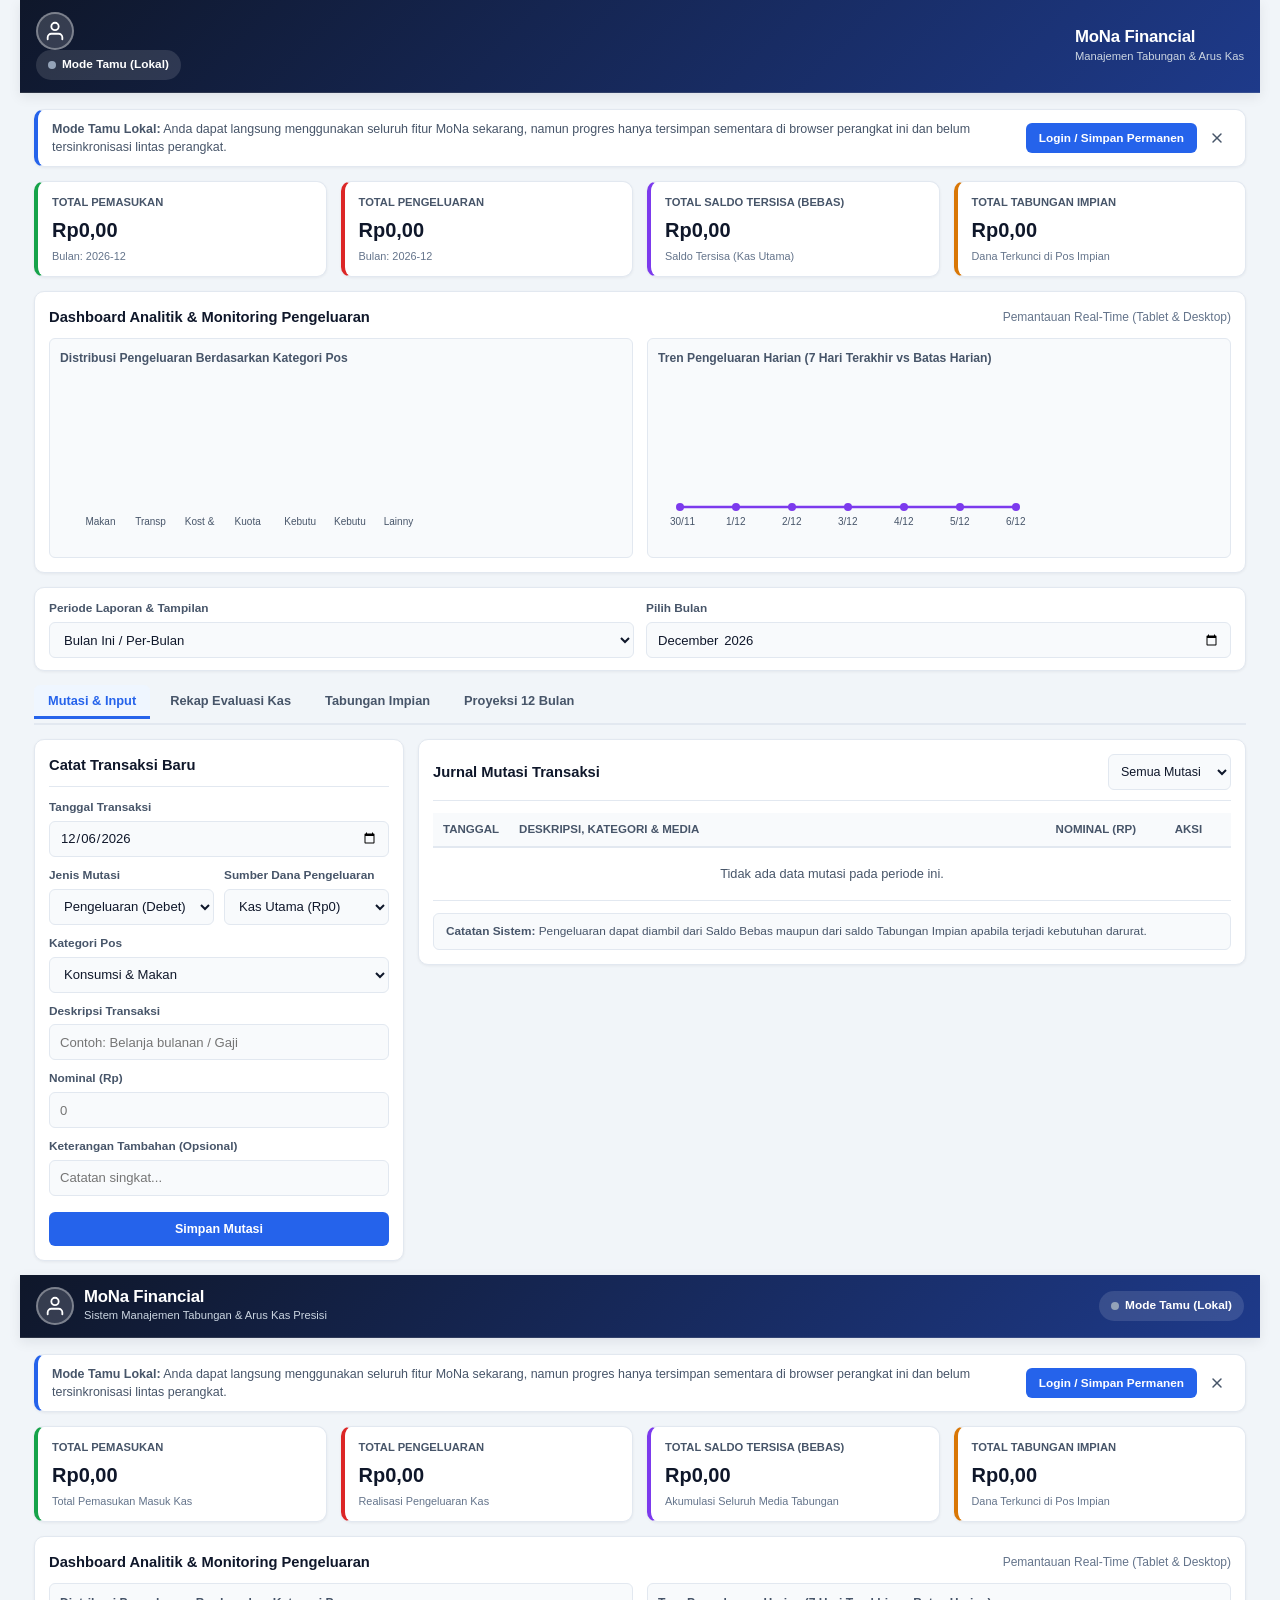
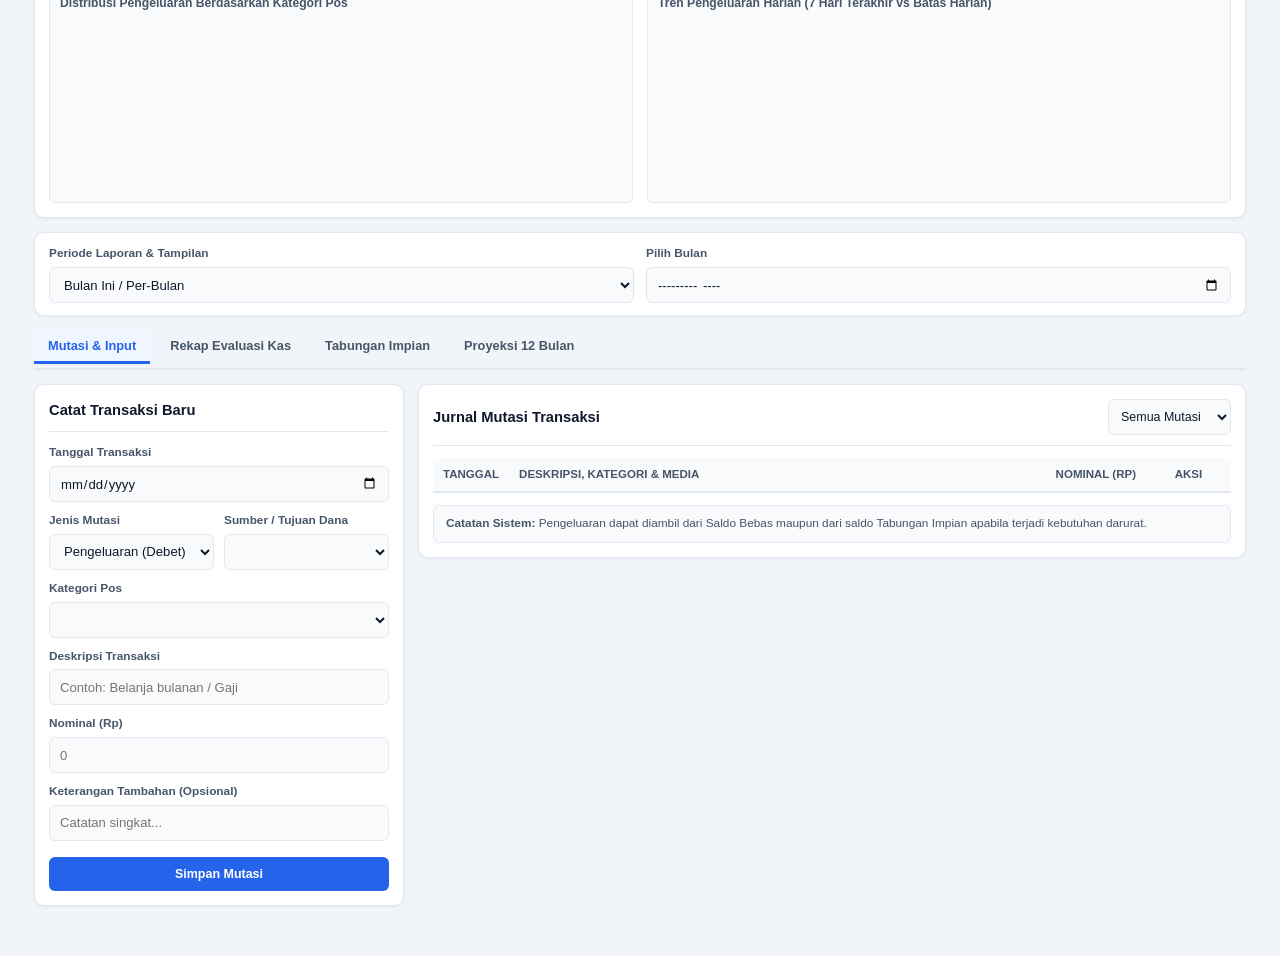
==== commit c59c33ff: "Update mona_application.html" ====
--- a/mona_application.html
+++ b/mona_application.html
@@ -1,3 +1,885 @@
+<!DOCTYPE html>
+<html lang="id">
+<head>
+    <meta charset="UTF-8">
+    <meta name="viewport" content="width=device-width, initial-scale=1.0, maximum-scale=1.0, user-scalable=no">
+    <meta http-equiv="Content-Security-Policy" content="default-src 'self'; script-src 'self' https://www.gstatic.com https://cdn.jsdelivr.net; style-src 'self' 'unsafe-inline'; img-src 'self' data: blob:; connect-src 'self' https://*.googleapis.com https://*.firebaseio.com https://firestore.googleapis.com https://identitytoolkit.googleapis.com https://securetoken.googleapis.com; object-src 'none'; base-uri 'self'; form-action 'self';">
+    <title>MoNa - Personal Wealth & Financial Manager</title>
+
+    <!-- External CSS -->
+    <link rel="stylesheet" href="asset/style/style.css">
+
+    <!-- Firebase SDK (v9+ Compatibility Mode + Auth) -->
+    <script src="https://www.gstatic.com/firebasejs/9.23.0/firebase-app-compat.js"></script>
+    <script src="https://www.gstatic.com/firebasejs/9.23.0/firebase-auth-compat.js"></script>
+    <script src="https://www.gstatic.com/firebasejs/9.23.0/firebase-firestore-compat.js"></script>
+
+    <!-- SheetJS with Styling Support (xlsx-js-style) for Colored Excel Export -->
+    <script src="https://cdn.jsdelivr.net/npm/xlsx-js-style@1.2.0/dist/xlsx.bundle.js"></script>
+</head>
+<body>
+
+    <!-- EXECUTIVE PDF PRINT HEADER -->
+    <div class="print-only-header">
+        <div class="print-header-top">
+            <div>
+                <div class="print-brand">MoNa Financial Statement</div>
+                <div class="print-tagline">Laporan Sisa Saldo Media Tabungan & Riwayat Mutasi</div>
+            </div>
+            <div class="print-meta-box">
+                <div>Pemilik Akun: <strong id="pdfPrintOwner">Pengguna Lokal</strong></div>
+                <div>Periode Laporan: <strong id="pdfPrintFilter">Semua Data</strong></div>
+                <div>Tanggal Cetak: <strong id="pdfPrintDate">-</strong></div>
+            </div>
+        </div>
+    </div>
+
+    <!-- PDF ONLY: RINGKASAN SISA SALDO SELURUH MEDIA (BANK, DIGITAL BANK, E-WALLET, CASH) -->
+    <section class="print-only-balances" aria-label="Ringkasan Sisa Saldo Rekening">
+        <div class="print-section-title">1. Posisi Sisa Saldo Media Tabungan</div>
+        <table class="print-balance-table">
+            <thead>
+                <tr>
+                    <th style="width: 35px;">No</th>
+                    <th>Nama Media / Rekening</th>
+                    <th>Kategori Media</th>
+                    <th class="text-right">Sisa Saldo (Rp)</th>
+                </tr>
+            </thead>
+            <tbody id="pdfPrintBalanceBody"></tbody>
+            <tfoot>
+                <tr>
+                    <td colspan="3" class="text-right font-bold">TOTAL KESELURUHAN SISA SALDO</td>
+                    <td class="text-right font-bold" id="pdfPrintTotalBalance">Rp0,00</td>
+                </tr>
+            </tfoot>
+        </table>
+    </section>
+
+    <!-- FIXED TOP NAVBAR (AVATAR + STATUS DI KIRI, BRAND DI KANAN) -->
+    <header class="sticky-navbar no-print">
+        <div class="navbar-inner">
+            <div class="header-profile-cluster">
+                <div class="header-avatar-box" id="headerAvatarBox" title="Buka Profil & Pengaturan">
+                    <img id="headerAvatarImg" src="" alt="Foto Profil" style="display:none;">
+                    <svg id="headerAvatarDefault" viewBox="0 0 24 24" width="22" height="22" fill="none" stroke="currentColor" stroke-width="2" stroke-linecap="round" stroke-linejoin="round">
+                        <path d="M20 21v-2a4 4 0 0 0-4-4H8a4 4 0 0 0-4 4v2"></path>
+                        <circle cx="12" cy="7" r="4"></circle>
+                    </svg>
+                </div>
+
+                <div class="user-auth-status" id="userAuthStatus" title="Klik untuk membuka Profil & Ekspor Laporan">
+                    <span class="sync-dot" id="syncStatusDot"></span>
+                    <span id="userStatusText">Mode Tamu (Lokal)</span>
+                </div>
+            </div>
+
+            <div class="header-brand">
+                <h1>MoNa Financial</h1>
+                <p>Manajemen Tabungan & Arus Kas</p>
+            </div>
+        </div>
+    </header>
+
+    <!-- NOTIFIKASI MODE TAMU -->
+    <div id="localGuestSyncNotice" class="guest-sync-notice no-print">
+        <div class="guest-notice-text">
+            <strong>Mode Tamu Lokal:</strong> Anda dapat langsung menggunakan seluruh fitur MoNa sekarang, namun progres hanya tersimpan sementara di browser perangkat ini dan belum tersinkronisasi lintas perangkat.
+        </div>
+        <div class="guest-notice-actions">
+            <button type="button" class="btn-blue" id="btnBannerOpenLogin" style="padding: 5px 12px; min-height: 30px; font-size: 0.74rem; white-space: nowrap;">Login / Simpan Permanen</button>
+            <button type="button" class="btn-dismiss-notice" id="btnCloseGuestNotice" title="Tutup notifikasi" aria-label="Tutup notifikasi mode tamu">
+                <svg viewBox="0 0 24 24" width="16" height="16" fill="none" stroke="currentColor" stroke-width="2.2" stroke-linecap="round" stroke-linejoin="round">
+                    <line x1="18" y1="6" x2="6" y2="18"></line>
+                    <line x1="6" y1="6" x2="18" y2="18"></line>
+                </svg>
+            </button>
+        </div>
+    </div>
+
+    <!-- METRICS DASHBOARD (HIDDEN ON PDF PRINT) -->
+    <div class="metrics-grid no-print">
+        <div class="metric-card">
+            <div class="metric-label">Total Pemasukan</div>
+            <div class="metric-value" id="dispIncome">Rp0,00</div>
+            <div class="metric-sub" id="dispFilterLabel1">Total Pemasukan Masuk Kas</div>
+        </div>
+
+        <div class="metric-card rose">
+            <div class="metric-label">Total Pengeluaran</div>
+            <div class="metric-value" id="dispExpense">Rp0,00</div>
+            <div class="metric-sub" id="dispFilterLabel2">Realisasi Pengeluaran Kas</div>
+        </div>
+
+        <div class="metric-card purple">
+            <div class="metric-label">Total Saldo Tersisa (Bebas)</div>
+            <div class="metric-value" id="dispNet">Rp0,00</div>
+            <div class="metric-sub" id="dispAccountModeSub">Akumulasi Seluruh Media Tabungan</div>
+        </div>
+
+        <div class="metric-card amber">
+            <div class="metric-label">Total Tabungan Impian</div>
+            <div class="metric-value" id="dispTotalGoalAccumulation">Rp0,00</div>
+            <div class="metric-sub">Dana Terkunci di Pos Impian</div>
+        </div>
+    </div>
+
+    <!-- RINCIAN SALDO PER MEDIA TABUNGAN (SCREEN VIEW) -->
+    <div id="multiAccountStrip" class="accounts-strip-panel no-print" style="display:none;">
+        <div class="accounts-strip-header">
+            <span class="accounts-strip-title">Distribusi Saldo per Media Tabungan</span>
+        </div>
+        <div class="accounts-cards-row" id="accountsCardsRow"></div>
+    </div>
+
+    <!-- TABLET & DESKTOP ONLY: VISUAL ANALYTICS & SMART SPENDING ALERT -->
+    <div class="analytics-desktop-container no-print">
+        <div class="panel-header" style="border-bottom:none; margin-bottom:0; padding-bottom:0;">
+            <div class="panel-title">Dashboard Analitik & Monitoring Pengeluaran</div>
+            <span style="font-size:0.75rem; color:var(--text-muted);">Pemantauan Real-Time (Tablet & Desktop)</span>
+        </div>
+
+        <div id="spendingAlertBanner" class="spending-alert-banner" style="display:none;"></div>
+
+        <div class="analytics-grid">
+            <div class="chart-box">
+                <div class="chart-title">Distribusi Pengeluaran Berdasarkan Kategori Pos</div>
+                <div class="canvas-wrapper">
+                    <canvas id="categoryChart" width="380" height="165"></canvas>
+                </div>
+            </div>
+            <div class="chart-box">
+                <div class="chart-title">Tren Pengeluaran Harian (7 Hari Terakhir vs Batas Harian)</div>
+                <div class="canvas-wrapper">
+                    <canvas id="trendChart" width="380" height="165"></canvas>
+                </div>
+            </div>
+        </div>
+    </div>
+
+    <!-- GLOBAL FILTER TOOLBAR -->
+    <div class="filter-card no-print">
+        <div class="filter-row">
+            <div class="filter-group">
+                <label for="timeFilterMode">Periode Laporan & Tampilan</label>
+                <select id="timeFilterMode">
+                    <option value="MONTHLY">Bulan Ini / Per-Bulan</option>
+                    <option value="WEEKLY">Minggu Ini / Per-Minggu</option>
+                    <option value="RANGE">Rentang Tanggal Tertentu</option>
+                    <option value="ALL">Semua Riwayat Dari Awal</option>
+                </select>
+            </div>
+
+            <div class="filter-group" id="ctrlMonthGroup">
+                <label for="filterMonthVal">Pilih Bulan</label>
+                <input type="month" id="filterMonthVal">
+            </div>
+
+            <div class="filter-group" id="ctrlWeekGroup" style="display: none;">
+                <label for="filterWeekVal">Pilih Minggu</label>
+                <input type="week" id="filterWeekVal">
+            </div>
+
+            <div class="filter-group" id="ctrlRangeStartGroup" style="display: none;">
+                <label for="filterStartDate">Dari Tanggal</label>
+                <input type="date" id="filterStartDate">
+            </div>
+
+            <div class="filter-group" id="ctrlRangeEndGroup" style="display: none;">
+                <label for="filterEndDate">Sampai Tanggal</label>
+                <input type="date" id="filterEndDate">
+            </div>
+        </div>
+    </div>
+
+    <!-- TABS NAVIGATION -->
+    <div class="tabs-header no-print" id="mainTabsHeader">
+        <button type="button" class="tab-btn active" data-tab="tab-daily">Mutasi & Input</button>
+        <button type="button" class="tab-btn" data-tab="tab-recap">Rekap Evaluasi Kas</button>
+        <button type="button" class="tab-btn" data-tab="tab-goals">Tabungan Impian</button>
+        <button type="button" class="tab-btn" data-tab="tab-timeline">Proyeksi 12 Bulan</button>
+    </div>
+
+    <!-- TAB 0: DAILY INPUT SYSTEM (ONLY MUTATION TABLE SHOWN ON PDF) -->
+    <div id="tab-daily" class="tab-content active print-include-section">
+        <div class="grid-2col">
+            <!-- INPUT DAILY LOG FORM -->
+            <div class="panel no-print">
+                <div class="panel-header">
+                    <div class="panel-title">Catat Transaksi Baru</div>
+                </div>
+
+                <form id="dailyForm">
+                    <div class="form-group">
+                        <label for="dailyDate">Tanggal Transaksi</label>
+                        <input type="date" id="dailyDate" required>
+                    </div>
+
+                    <div class="form-grid">
+                        <div class="form-group">
+                            <label for="dailyType">Jenis Mutasi</label>
+                            <select id="dailyType">
+                                <option value="PENGELUARAN">Pengeluaran (Debet)</option>
+                                <option value="PEMASUKAN">Pemasukan (Kredit)</option>
+                                <option value="TABUNGAN_GOAL">Alokasi Tabungan Impian</option>
+                            </select>
+                        </div>
+
+                        <div class="form-group">
+                            <label id="lblDailyAccount" for="dailyAccountSource">Sumber / Tujuan Dana</label>
+                            <select id="dailyAccountSource" required></select>
+                        </div>
+                    </div>
+
+                    <div class="form-group" id="dailyCategoryGroup">
+                        <label for="dailyCategory">Kategori Pos</label>
+                        <select id="dailyCategory"></select>
+                    </div>
+
+                    <div class="form-group">
+                        <label for="dailyTitle">Deskripsi Transaksi</label>
+                        <input type="text" id="dailyTitle" placeholder="Contoh: Belanja bulanan / Gaji" maxlength="80" required>
+                    </div>
+
+                    <div class="form-group">
+                        <label for="dailyAmount">Nominal (Rp)</label>
+                        <input type="text" inputmode="numeric" pattern="[0-9.]*" id="dailyAmount" class="money-input" placeholder="0" required>
+                    </div>
+
+                    <div class="form-group">
+                        <label for="dailyNotes">Keterangan Tambahan (Opsional)</label>
+                        <input type="text" id="dailyNotes" placeholder="Catatan singkat..." maxlength="120">
+                    </div>
+
+                    <button type="submit" class="btn-blue" style="width: 100%; justify-content: center; margin-top: 6px;">Simpan Mutasi</button>
+                </form>
+            </div>
+
+            <!-- DAILY LOGS TABLE -->
+            <div class="panel print-mutation-panel">
+                <div class="panel-header">
+                    <div class="panel-title">
+                        <span class="screen-only-text">Jurnal Mutasi Transaksi</span>
+                        <span class="print-only-text">2. Riwayat Mutasi Transaksi</span>
+                    </div>
+                    <div class="no-print" style="display: flex; gap: 8px; align-items: center;">
+                        <select id="dailyFilterType" style="padding: 4px 8px; font-size: 0.78rem;">
+                            <option value="ALL">Semua Mutasi</option>
+                            <option value="PEMASUKAN">Pemasukan</option>
+                            <option value="PENGELUARAN">Pengeluaran</option>
+                            <option value="TABUNGAN_GOAL">Setoran Impian</option>
+                        </select>
+                    </div>
+                </div>
+
+                <div class="table-container">
+                    <table>
+                        <thead>
+                            <tr>
+                                <th style="width: 75px;">Tanggal</th>
+                                <th>Deskripsi, Kategori & Media</th>
+                                <th class="text-right" style="width: 125px;">Nominal (Rp)</th>
+                                <th class="text-center no-print" style="width: 85px;">Aksi</th>
+                            </tr>
+                        </thead>
+                        <tbody id="dailyLogsTableBody"></tbody>
+                    </table>
+                </div>
+
+                <!-- PDF ONLY: RINGKASAN TOTAL MUTASI PERIODE TERPILIH -->
+                <div class="print-only-mutation-summary">
+                    <div class="print-summary-item">
+                        <span>Total Pemasukan Periode Ini:</span>
+                        <strong id="pdfPrintPeriodIncome" style="color: #166534;">Rp0,00</strong>
+                    </div>
+                    <div class="print-summary-item">
+                        <span>Total Pengeluaran Periode Ini:</span>
+                        <strong id="pdfPrintPeriodExpense" style="color: #991b1b;">Rp0,00</strong>
+                    </div>
+                    <div class="print-summary-item">
+                        <span>Total Alokasi Impian Periode Ini:</span>
+                        <strong id="pdfPrintPeriodGoal" style="color: #6b21a8;">Rp0,00</strong>
+                    </div>
+                </div>
+
+                <div class="tips-banner no-print">
+                    <strong>Catatan Sistem:</strong> Pengeluaran dapat diambil dari Saldo Bebas maupun dari saldo Tabungan Impian apabila terjadi kebutuhan darurat.
+                </div>
+            </div>
+        </div>
+    </div>
+
+    <!-- TAB 1: REKAP KAS & EVALUASI (HIDDEN ON PDF PRINT) -->
+    <div id="tab-recap" class="tab-content no-print">
+        <div class="panel">
+            <div class="panel-header">
+                <div class="panel-title">Rekapitulasi Evaluasi Kas & Realisasi Pos</div>
+                <span id="recapPeriodTitle" style="font-size:0.82rem; color:var(--text-secondary); font-weight:bold;"></span>
+            </div>
+
+            <div class="table-container">
+                <table>
+                    <thead>
+                        <tr>
+                            <th>Kategori Pos Kas</th>
+                            <th class="text-right">Total Realisasi (Rp)</th>
+                            <th class="text-right">Rata-rata / Hari</th>
+                            <th class="text-right">Porsi (%)</th>
+                            <th class="text-center">Status Evaluasi</th>
+                        </tr>
+                    </thead>
+                    <tbody id="recapTableBody"></tbody>
+                </table>
+            </div>
+        </div>
+    </div>
+
+    <!-- TAB 2: DYNAMIC GOALS (HIDDEN ON PDF PRINT) -->
+    <div id="tab-goals" class="tab-content no-print">
+        <div class="panel">
+            <div class="panel-header">
+                <div class="panel-title">Daftar Tabungan Impian</div>
+                <button type="button" class="no-print" id="btnTabAddGoal">+ Tambah Tabungan Impian</button>
+            </div>
+
+            <div class="goals-container" id="goalsCardsList"></div>
+        </div>
+    </div>
+
+    <!-- TAB 3: TIMELINE PROJECTION (HIDDEN ON PDF PRINT) -->
+    <div id="tab-timeline" class="tab-content no-print">
+        <div class="panel">
+            <div class="panel-header">
+                <div class="panel-title">Proyeksi Akumulasi Dana 12 Bulan</div>
+            </div>
+
+            <div class="table-container">
+                <table>
+                    <thead>
+                        <tr>
+                            <th class="text-center">Bulan</th>
+                            <th class="text-right">Est. Pemasukan / Bulan</th>
+                            <th class="text-right">Est. Pengeluaran</th>
+                            <th class="text-right">Estimasi Akumulasi Saldo</th>
+                            <th>Status Pencapaian Impian</th>
+                        </tr>
+                    </thead>
+                    <tbody id="timelineTableBody"></tbody>
+                </table>
+            </div>
+        </div>
+    </div>
+
+    <!-- MODALS (ALL HAVE .modal-overlay WHICH IS HIDDEN ON PRINT) -->
+    <!-- MODAL PROFIL -->
+    <div class="modal-overlay" id="profileModal">
+        <div class="modal-card modal-card-lg">
+            <div class="modal-header">
+                <h3 id="profileModalTitle">Profil & Pengaturan Sistem</h3>
+                <button type="button" class="btn-secondary" id="btnCloseProfileModal" style="padding:4px 10px; min-height: auto; flex:none;">Tutup</button>
+            </div>
+
+            <div class="auth-tab-bar" style="margin-bottom: 14px; flex-wrap: wrap;">
+                <div class="auth-tab-item active" id="profTabProfile" data-prof-sec="PROFILE">Edit Profil</div>
+                <div class="auth-tab-item" id="profTabSecurity" data-prof-sec="SECURITY">Password & Keamanan</div>
+                <div class="auth-tab-item" id="profTabSavings" data-prof-sec="SAVINGS">Media Tabungan</div>
+                <div class="auth-tab-item" id="profTabPrefs" data-prof-sec="PREFS">Batas, Tema & Ekspor</div>
+            </div>
+
+            <!-- BAGIAN 1: EDIT PROFIL -->
+            <div id="profSectionProfile">
+                <div class="profile-avatar-card">
+                    <div class="profile-avatar-preview">
+                        <img id="modalAvatarImg" src="" alt="Foto Profil" style="display:none;">
+                        <svg id="modalAvatarDefault" viewBox="0 0 24 24" width="34" height="34" fill="none" stroke="currentColor" stroke-width="1.8" stroke-linecap="round" stroke-linejoin="round">
+                            <path d="M20 21v-2a4 4 0 0 0-4-4H8a4 4 0 0 0-4 4v2"></path>
+                            <circle cx="12" cy="7" r="4"></circle>
+                        </svg>
+                    </div>
+                    <div class="profile-avatar-info">
+                        <div style="font-size:0.84rem; font-weight:700; color:var(--text-primary);">Foto Profil Akun</div>
+                        <div style="font-size:0.72rem; color:var(--text-secondary); margin-bottom:6px;">Format valid: JPG, PNG, atau GIF (Maks. 2MB). Dilindungi inspeksi biner & batas dimensi.</div>
+                        <div style="display:flex; gap:6px; flex-wrap:wrap;">
+                            <label class="btn-blue btn-upload-label" for="avatarFileInput">Unggah Foto</label>
+                            <input type="file" id="avatarFileInput" accept=".jpg,.jpeg,.png,.gif,image/jpeg,image/png,image/gif" style="display:none;">
+                            <button type="button" class="btn-secondary" id="btnRemoveAvatar" style="padding:4px 10px; min-height:30px; font-size:0.74rem; display:none;">Hapus Foto</button>
+                        </div>
+                        <div id="avatarUploadMsg" style="font-size:0.72rem; margin-top:4px;"></div>
+                    </div>
+                </div>
+
+                <div id="profileGuestNoticeBox" class="panel" style="padding: 12px; margin-bottom: 0;">
+                    <div style="font-size: 0.85rem; font-weight: 700; margin-bottom: 4px;">Anda Sedang Menggunakan Mode Tamu</div>
+                    <p style="font-size: 0.74rem; color: var(--text-secondary); margin-bottom: 10px;">
+                        Silakan login atau buat akun baru untuk menyimpan progres ke cloud secara permanen dan mengatur identitas profil lintas perangkat.
+                    </p>
+                    <button type="button" id="btnProfileOpenLogin" class="btn-blue" style="width: 100%;">Login / Daftar Akun Sekarang</button>
+                </div>
+
+                <div id="profileIdentityEditBox" style="display: none;">
+                    <form id="formEditProfileIdentity" class="panel" style="padding: 12px; margin-bottom: 0;">
+                        <div style="font-size: 0.84rem; font-weight: 700; margin-bottom: 8px;">Identitas Profil Pengguna</div>
+                        <div class="form-group">
+                            <label for="editProfileNickname">Nama Tampilan / Nickname</label>
+                            <input type="text" id="editProfileNickname" placeholder="Masukkan nama tampilan..." maxlength="32" required>
+                        </div>
+                        <div class="form-group">
+                            <label for="editProfileUsername">Username Akun (ID Permanen)</label>
+                            <input type="text" id="editProfileUsername" readonly style="background: var(--surface-subtle); cursor: not-allowed; opacity: 0.8;">
+                        </div>
+                        <div id="profileEditMsg" style="font-size: 0.73rem; margin-bottom: 8px;"></div>
+                        <button type="submit" id="btnSaveProfileIdentity" class="btn-blue" style="width: 100%; min-height: 36px;">Simpan Perubahan Profil</button>
+                    </form>
+                </div>
+            </div>
+
+            <!-- BAGIAN 2: PASSWORD & KEAMANAN AKUN -->
+            <div id="profSectionSecurity" style="display: none;">
+                <div id="securityGuestBox" class="panel" style="padding: 12px; margin-bottom: 0;">
+                    <div style="font-size: 0.85rem; font-weight: 700; margin-bottom: 4px;">Keamanan Akun Belum Aktif</div>
+                    <p style="font-size: 0.74rem; color: var(--text-secondary); margin-bottom: 10px;">
+                        Login terlebih dahulu untuk mengelola kata sandi, sinkronisasi terenkripsi, maupun penghapusan akun.
+                    </p>
+                    <button type="button" id="btnSecurityOpenLogin" class="btn-blue" style="width: 100%;">Buka Halaman Login</button>
+                </div>
+
+                <div id="securityLoggedInBox" style="display: none;">
+                    <div class="logged-in-badge-box">
+                        <div style="font-size: 0.88rem; font-weight:700; color: var(--text-primary);" id="loggedInUserText">Akun Aktif</div>
+                        <div style="font-size: 0.74rem; color: var(--text-secondary);">Terautentikasi via Firebase Auth & terlindungi UID Security Rules.</div>
+                    </div>
+
+                    <div class="panel" style="padding: 12px; margin-bottom: 12px;">
+                        <div style="font-size: 0.82rem; font-weight: 700; margin-bottom: 8px;">Ubah Password Akun</div>
+                        <form id="formChangePassword">
+                            <div class="form-group">
+                                <label for="oldPasswordForChange">Password Sebelumnya (Verifikasi)</label>
+                                <div class="input-password-wrapper">
+                                    <input type="password" id="oldPasswordForChange" placeholder="Masukkan password sebelumnya..." autocomplete="current-password" required>
+                                    <button type="button" class="btn-toggle-eye" data-eye-target="oldPasswordForChange" aria-label="Tampilkan Password"></button>
+                                </div>
+                            </div>
+                            <div class="form-group">
+                                <label for="newPasswordInput">Password Baru (Minimal 8 karakter, huruf & angka)</label>
+                                <div class="input-password-wrapper">
+                                    <input type="password" id="newPasswordInput" placeholder="Masukkan password baru..." autocomplete="new-password" required>
+                                    <button type="button" class="btn-toggle-eye" data-eye-target="newPasswordInput" aria-label="Tampilkan Password"></button>
+                                </div>
+                            </div>
+                            <button type="submit" id="btnSubmitChangePassword" class="btn-blue" style="width: 100%; min-height: 36px; font-size: 0.78rem;">Perbarui Password</button>
+                        </form>
+                    </div>
+
+                    <button type="button" id="btnAuthLogout" class="btn-outline" style="width: 100%; justify-content: center; background-color: var(--surface-subtle); color: var(--text-primary); border-color: var(--border); margin-bottom: 12px;">Keluar dari Akun (Logout)</button>
+
+                    <div class="danger-zone-box">
+                        <div style="font-size: 0.8rem; font-weight: 700; color: var(--accent-rose); margin-bottom: 6px;">Zona Berbahaya (Hapus Akun Permanen)</div>
+                        <p style="font-size: 0.72rem; color: var(--text-secondary); margin-bottom: 8px;">Masukkan password sebelumnya untuk mengonfirmasi penghapusan seluruh data dan akun secara permanen.</p>
+                        <div class="form-group">
+                            <div class="input-password-wrapper">
+                                <input type="password" id="oldPasswordForDelete" placeholder="Konfirmasi password sebelumnya..." autocomplete="current-password">
+                                <button type="button" class="btn-toggle-eye" data-eye-target="oldPasswordForDelete" aria-label="Tampilkan Password"></button>
+                            </div>
+                        </div>
+                        <button type="button" id="btnDeleteAccount" class="btn-rose" style="width: 100%; justify-content: center;">Hapus Akun Secara Permanen</button>
+                    </div>
+                </div>
+            </div>
+
+            <!-- BAGIAN 3: SINGLE VS MULTI TABUNGAN MANAGEMENT -->
+            <div id="profSectionSavings" style="display:none;">
+                <div class="form-group">
+                    <label for="savingsModeSelect">Mode Pengelolaan Tabungan</label>
+                    <select id="savingsModeSelect">
+                        <option value="SINGLE">Single Tabungan (1 Kas Utama Terpusat)</option>
+                        <option value="MULTI">Multi Tabungan (Banyak Bank Digital / E-Wallet / Tunai)</option>
+                    </select>
+                </div>
+
+                <div class="tips-banner" style="margin-bottom: 12px; margin-top: 0;">
+                    <span id="savingsModeDesc">Mode Single Tabungan menggabungkan seluruh saldo Anda ke dalam satu kas utama.</span>
+                </div>
+
+                <div id="multiAccountManagerBox">
+                    <div style="font-size: 0.82rem; font-weight: 700; margin-bottom: 8px;" id="accountListTitle">Daftar Media Tabungan Aktif</div>
+                    <div id="accountsManageList" class="accounts-manage-list"></div>
+
+                    <div id="addAccountFormBox" class="panel" style="padding: 10px; margin-top: 10px; margin-bottom: 0;">
+                        <div style="font-size: 0.78rem; font-weight: 700; margin-bottom: 6px;">Tambah Media Tabungan Baru</div>
+                        <div class="form-grid">
+                            <div class="form-group" style="margin-bottom:6px;">
+                                <label for="newAccName">Nama Media</label>
+                                <input type="text" id="newAccName" placeholder="Contoh: PasifikBank / Danaku" maxlength="30">
+                            </div>
+                            <div class="form-group" style="margin-bottom:6px;">
+                                <label for="newAccType">Jenis Media</label>
+                                <select id="newAccType">
+                                    <option value="Bank Digital">Bank Digital</option>
+                                    <option value="Bank Konvensional">Bank Konvensional</option>
+                                    <option value="E-Wallet">E-Wallet / Dompet Digital</option>
+                                    <option value="Tunai">Uang Tunai / Brankas</option>
+                                </select>
+                            </div>
+                        </div>
+                        <div class="form-group" style="margin-bottom:8px;">
+                            <label for="newAccBalance">Saldo Awal (Rp)</label>
+                            <input type="text" inputmode="numeric" pattern="[0-9.]*" id="newAccBalance" class="money-input" placeholder="0">
+                        </div>
+                        <button type="button" id="btnAddSavingsAccount" class="btn-blue" style="width:100%; min-height:34px;">+ Tambahkan Media Tabungan</button>
+                    </div>
+                </div>
+            </div>
+
+            <!-- BAGIAN 4: BATAS PENGELUARAN, TEMA TAMPILAN & EKSPOR LAPORAN -->
+            <div id="profSectionPrefs" style="display:none;">
+                <div class="theme-switch-container">
+                    <span style="font-size: 0.82rem; font-weight: 600;">Tema Tampilan:</span>
+                    <div class="theme-toggle-group">
+                        <button type="button" class="theme-btn active" id="btnThemeLight">Standar</button>
+                        <button type="button" class="theme-btn" id="btnThemeDark">Gelap</button>
+                        <button type="button" class="theme-btn" id="btnThemeRetro">Retro</button>
+                    </div>
+                </div>
+
+                <!-- EKSPOR LAPORAN PDF & EXCEL -->
+                <div class="panel" style="padding: 12px; margin-bottom: 12px;">
+                    <div style="font-size: 0.84rem; font-weight: 700; margin-bottom: 4px;">Ekspor Laporan Keuangan</div>
+                    <p style="font-size: 0.73rem; color: var(--text-secondary); margin-bottom: 10px;">Unduh atau cetak rincian sisa saldo seluruh media tabungan & riwayat mutasi sesuai periode yang aktif.</p>
+                    <div class="export-modal-actions">
+                        <button type="button" class="btn-rose" id="btnExportPDF">
+                            <svg viewBox="0 0 24 24" width="15" height="15" fill="none" stroke="currentColor" stroke-width="2" stroke-linecap="round" stroke-linejoin="round">
+                                <path d="M14 2H6a2 2 0 0 0-2 2v16a2 2 0 0 0 2 2h12a2 2 0 0 0 2-2V8z"></path>
+                                <polyline points="14 2 14 8 20 8"></polyline>
+                                <line x1="16" y1="13" x2="8" y2="13"></line>
+                                <line x1="16" y1="17" x2="8" y2="17"></line>
+                            </svg>
+                            <span>Laporan PDF</span>
+                        </button>
+                        <button type="button" class="btn-green" id="btnExportExcel">
+                            <svg viewBox="0 0 24 24" width="15" height="15" fill="none" stroke="currentColor" stroke-width="2" stroke-linecap="round" stroke-linejoin="round">
+                                <rect x="3" y="3" width="18" height="18" rx="2" ry="2"></rect>
+                                <line x1="3" y1="9" x2="21" y2="9"></line>
+                                <line x1="9" y1="21" x2="9" y2="9"></line>
+                            </svg>
+                            <span>Laporan Excel (.xlsx)</span>
+                        </button>
+                    </div>
+                </div>
+
+                <div class="panel" style="padding: 12px; margin-bottom: 12px;">
+                    <div style="font-size: 0.84rem; font-weight: 700; margin-bottom: 4px;">Pengaturan Batas Pengeluaran (Monitoring Boros)</div>
+                    <p style="font-size: 0.73rem; color: var(--text-secondary); margin-bottom: 10px;">Atur batas maksimal pengeluaran harian dan bulanan Anda sendiri. Sistem akan menampilkan peringatan apabila pengeluaran mendekati atau melampaui batas.</p>
+
+                    <div class="form-group">
+                        <label for="inputDailyLimit">Batas Maksimal Pengeluaran Harian (Rp)</label>
+                        <input type="text" inputmode="numeric" pattern="[0-9.]*" id="inputDailyLimit" class="money-input" placeholder="Contoh: 100.000 (Isi 0 untuk nonaktif)">
+                    </div>
+
+                    <div class="form-group">
+                        <label for="inputMonthlyLimit">Batas Maksimal Pengeluaran Bulanan (Rp)</label>
+                        <input type="text" inputmode="numeric" pattern="[0-9.]*" id="inputMonthlyLimit" class="money-input" placeholder="Contoh: 2.500.000 (Isi 0 untuk nonaktif)">
+                    </div>
+
+                    <button type="button" id="btnSaveSpendingLimits" class="btn-blue" style="width:100%; min-height:36px;">Simpan Batas Pengeluaran</button>
+                </div>
+
+                <div style="border-top: 1px solid var(--border); padding-top: 12px;">
+                    <button type="button" id="btnResetAppData" class="btn-amber" style="width: 100%; justify-content: center;">Reset Seluruh Data Transaksi</button>
+                </div>
+            </div>
+        </div>
+    </div>
+
+    <!-- MODAL EDIT MEDIA TABUNGAN (NAMA, JENIS & SALDO SAAT INI) -->
+    <div class="modal-overlay" id="editAccountModal">
+        <div class="modal-card">
+            <div class="modal-header">
+                <h3>Edit Media Tabungan</h3>
+                <button type="button" class="btn-secondary" id="btnCloseEditAccountModal" style="padding:4px 10px; min-height: auto; flex:none;">Tutup</button>
+            </div>
+
+            <form id="formEditAccountModal">
+                <input type="hidden" id="editAccId">
+
+                <div class="form-group">
+                    <label for="editAccName">Nama Media Tabungan</label>
+                    <input type="text" id="editAccName" placeholder="Contoh: Bank Digital A / Danaku" maxlength="30" required>
+                </div>
+
+                <div class="form-group">
+                    <label for="editAccType">Jenis Media Tabungan</label>
+                    <select id="editAccType">
+                        <option value="Rekening Utama">Rekening Utama</option>
+                        <option value="Bank Digital">Bank Digital</option>
+                        <option value="Bank Konvensional">Bank Konvensional</option>
+                        <option value="E-Wallet">E-Wallet / Dompet Digital</option>
+                        <option value="Tunai">Uang Tunai / Brankas</option>
+                    </select>
+                </div>
+
+                <div class="form-group">
+                    <label for="editAccCurrentBalance">Saldo Saat Ini (Rp)</label>
+                    <input type="text" inputmode="numeric" pattern="[0-9.]*" id="editAccCurrentBalance" class="money-input" placeholder="0" required>
+                    <div style="font-size: 0.7rem; color: var(--text-muted); margin-top: 4px; line-height: 1.4;">
+                        Perubahan saldo menyesuaikan saldo awal secara otomatis tanpa menghapus atau menggandakan riwayat transaksi sebelumnya.
+                    </div>
+                </div>
+
+                <div style="display:flex; justify-content:flex-end; gap:8px; margin-top:16px;">
+                    <button type="button" id="btnCancelEditAccountModal" class="btn-secondary">Batal</button>
+                    <button type="submit" id="btnSaveEditAccountModal" class="btn-blue">Simpan Perubahan</button>
+                </div>
+            </form>
+        </div>
+    </div>
+
+    <!-- MODAL LOGIN & REGISTRASI -->
+    <div class="modal-overlay" id="authModal">
+        <div class="modal-card">
+            <div class="modal-header">
+                <h3>Sinkronisasi Akun MoNa</h3>
+                <button type="button" class="btn-secondary" id="btnCloseAuthModal" style="padding:4px 10px; min-height: auto; flex:none;">Tutup</button>
+            </div>
+
+            <div class="auth-tab-bar">
+                <div class="auth-tab-item active" id="tabSwitchLogin" data-auth-mode="LOGIN">Masuk (Login)</div>
+                <div class="auth-tab-item" id="tabSwitchRegister" data-auth-mode="REGISTER">Registrasi Akun</div>
+            </div>
+
+            <form id="formLoginMode">
+                <div class="form-group">
+                    <label for="loginNickname">Username</label>
+                    <input type="text" id="loginNickname" placeholder="Masukkan username akun..." autocomplete="username" required>
+                </div>
+
+                <div class="form-group">
+                    <label for="loginPassword">Password</label>
+                    <div class="input-password-wrapper">
+                        <input type="password" id="loginPassword" placeholder="Masukkan password..." autocomplete="current-password" required>
+                        <button type="button" class="btn-toggle-eye" data-eye-target="loginPassword" aria-label="Tampilkan Password"></button>
+                    </div>
+                </div>
+
+                <button type="submit" id="btnSubmitLogin" class="btn-blue" style="width:100%; margin-top:8px;">Masuk & Sinkronisasi Data</button>
+            </form>
+
+            <form id="formRegisterMode" style="display: none;">
+                <div class="form-group">
+                    <label for="regUsername">Username Unik (Huruf & Angka, min. 4 karakter)</label>
+                    <input type="text" id="regUsername" placeholder="Contoh: shi2026" maxlength="24" autocomplete="username" required>
+                </div>
+
+                <div class="form-group">
+                    <label for="regNickname">Nama Tampilan / Nickname</label>
+                    <input type="text" id="regNickname" placeholder="Contoh: Shi" maxlength="32" required>
+                </div>
+
+                <div class="form-group">
+                    <label for="regPassword">Password (Minimal 8 karakter, kombinasi huruf & angka)</label>
+                    <div class="input-password-wrapper">
+                        <input type="password" id="regPassword" placeholder="Buat password..." autocomplete="new-password" required>
+                        <button type="button" class="btn-toggle-eye" data-eye-target="regPassword" aria-label="Tampilkan Password"></button>
+                    </div>
+                </div>
+
+                <button type="submit" id="btnSubmitRegister" class="btn-amber" style="width:100%; margin-top:8px;">Buat Akun Baru</button>
+            </form>
+        </div>
+    </div>
+
+    <!-- MODAL ADD / EDIT GOAL -->
+    <div class="modal-overlay" id="goalModal">
+        <div class="modal-card">
+            <div class="modal-header">
+                <h3 id="modalGoalTitle">Tambah Tabungan Impian</h3>
+                <button type="button" id="btnCloseGoalModal" class="btn-secondary" style="padding:4px 10px; min-height: auto; flex:none;">Tutup</button>
+            </div>
+
+            <input type="hidden" id="modalGoalId">
+
+            <div class="form-group">
+                <label for="modalGoalName">Nama Barang / Target Impian</label>
+                <input type="text" id="modalGoalName" placeholder="Contoh: Smartphone Baru / Dana Darurat" maxlength="50">
+            </div>
+
+            <div class="form-grid">
+                <div class="form-group">
+                    <label for="modalGoalStoreIn">Simpan Di (Media Penyimpanan)</label>
+                    <select id="modalGoalStoreIn"></select>
+                </div>
+
+                <div class="form-group">
+                    <label for="modalGoalSourceFrom">Sumber Tabungan (Asal Dana)</label>
+                    <select id="modalGoalSourceFrom"></select>
+                </div>
+            </div>
+
+            <div class="form-group" id="customGoalStoreGroup" style="display:none;">
+                <label for="modalGoalCustomStore">Nama Media Penyimpanan Khusus</label>
+                <input type="text" id="modalGoalCustomStore" placeholder="Contoh: Danaku / Celengan Brankas" maxlength="30">
+            </div>
+
+            <div class="form-group">
+                <label for="modalGoalTarget">Target Nominal Impian (Rp)</label>
+                <input type="text" inputmode="numeric" pattern="[0-9.]*" id="modalGoalTarget" class="money-input" placeholder="0">
+            </div>
+
+            <div class="form-group">
+                <label for="modalGoalCurrent">Saldo Awal Terkumpul (Rp)</label>
+                <input type="text" inputmode="numeric" pattern="[0-9.]*" id="modalGoalCurrent" class="money-input" placeholder="0">
+            </div>
+
+            <div class="form-group">
+                <label for="modalGoalMonthly">Rencana Setoran Rutin (Rp / bulan)</label>
+                <input type="text" inputmode="numeric" pattern="[0-9.]*" id="modalGoalMonthly" class="money-input" placeholder="0">
+            </div>
+
+            <div class="form-group">
+                <label for="modalGoalCategory">Kategori Pos Impian</label>
+                <select id="modalGoalCategory">
+                    <option value="Gadget & Elektronik">Gadget & Elektronik</option>
+                    <option value="Dana Darurat & Keluarga">Dana Darurat & Keluarga</option>
+                    <option value="Pendidikan & Karir">Pendidikan & Karir</option>
+                    <option value="Properti & Kendaraan">Properti & Kendaraan</option>
+                    <option value="Target Lainnya">Target Lainnya</option>
+                </select>
+            </div>
+
+            <div style="display:flex; justify-content:flex-end; gap:8px; margin-top:16px;">
+                <button type="button" id="btnCancelGoalModal" class="btn-secondary">Batal</button>
+                <button type="button" id="btnSaveGoalModal" class="btn-blue">Simpan Impian</button>
+            </div>
+        </div>
+    </div>
+
+    <!-- MODAL SETOR TABUNGAN IMPIAN (MENGIKUTI TEMA AKTIF) -->
+    <div class="modal-overlay" id="depositGoalModal">
+        <div class="modal-card" style="max-width: 410px;">
+            <div class="modal-header">
+                <h3>Setor Tabungan Impian</h3>
+                <button type="button" id="btnCloseDepositGoalModal" class="btn-secondary" style="padding:4px 10px; min-height: auto; flex:none;">Tutup</button>
+            </div>
+
+            <form id="formDepositGoalModal">
+                <input type="hidden" id="depositGoalId">
+
+                <div class="tips-banner" style="margin-top: 0; margin-bottom: 12px;">
+                    <div style="font-weight: 800; color: var(--text-primary); margin-bottom: 2px;" id="depositGoalTitleText">-</div>
+                    <div style="font-size: 0.72rem;" id="depositGoalRouteText">Sumber: -</div>
+                </div>
+
+                <div class="form-group">
+                    <label for="depositGoalAmount">Nominal Setoran Sekarang (Rp)</label>
+                    <input type="text" inputmode="numeric" pattern="[0-9.]*" id="depositGoalAmount" class="money-input" placeholder="0" required>
+                    <div style="font-size: 0.7rem; color: var(--text-muted); margin-top: 4px; line-height: 1.4;">
+                        Terisi otomatis sesuai rencana setoran bulanan Anda. Mengubah nominal di sini hanya berlaku untuk setoran kali ini dan tidak mengubah rencana setoran awal.
+                    </div>
+                </div>
+
+                <div style="display:flex; justify-content:flex-end; gap:8px; margin-top:16px;">
+                    <button type="button" id="btnCancelDepositGoalModal" class="btn-secondary">Batal</button>
+                    <button type="submit" id="btnSubmitDepositGoalModal" class="btn-amber">Konfirmasi Setor</button>
+                </div>
+            </form>
+        </div>
+    </div>
+
+    <!-- MODAL EDIT DAILY LOG -->
+    <div class="modal-overlay" id="editLogModal">
+        <div class="modal-card">
+            <div class="modal-header">
+                <h3>Edit Mutasi Transaksi</h3>
+                <button type="button" id="btnCloseEditLogModal" class="btn-secondary" style="padding:4px 10px; min-height: auto; flex:none;">Tutup</button>
+            </div>
+
+            <input type="hidden" id="editLogId">
+
+            <div class="form-group">
+                <label for="editLogDate">Tanggal Transaksi</label>
+                <input type="date" id="editLogDate" required>
+            </div>
+
+            <div class="form-grid">
+                <div class="form-group">
+                    <label for="editLogType">Jenis Mutasi</label>
+                    <select id="editLogType">
+                        <option value="PENGELUARAN">Pengeluaran (Debet)</option>
+                        <option value="PEMASUKAN">Pemasukan (Kredit)</option>
+                        <option value="TABUNGAN_GOAL">Alokasi Tabungan Impian</option>
+                    </select>
+                </div>
+
+                <div class="form-group">
+                    <label for="editLogAccountSource">Sumber / Tujuan Dana</label>
+                    <select id="editLogAccountSource"></select>
+                </div>
+            </div>
+
+            <div class="form-group" id="editCategoryGroup">
+                <label for="editLogCategory">Kategori Pos</label>
+                <select id="editLogCategory"></select>
+            </div>
+
+            <div class="form-group">
+                <label for="editLogTitle">Deskripsi Transaksi</label>
+                <input type="text" id="editLogTitle" placeholder="Deskripsi..." maxlength="80" required>
+            </div>
+
+            <div class="form-group">
+                <label for="editLogAmount">Nominal (Rp)</label>
+                <input type="text" inputmode="numeric" pattern="[0-9.]*" id="editLogAmount" class="money-input" placeholder="0" required>
+            </div>
+
+            <div class="form-group">
+                <label for="editLogNotes">Keterangan Tambahan</label>
+                <input type="text" id="editLogNotes" placeholder="Catatan opsional..." maxlength="120">
+            </div>
+
+            <div style="display:flex; justify-content:flex-end; gap:8px; margin-top:16px;">
+                <button type="button" id="btnCancelEditLogModal" class="btn-secondary">Batal</button>
+                <button type="button" id="btnSaveEditLogModal" class="btn-blue">Simpan Perubahan</button>
+            </div>
+        </div>
+    </div>
+
+    <!-- MODAL VERIFIKASI KONFIRMASI PENGHAPUSAN / TINDAKAN -->
+    <div class="modal-overlay modal-top-layer" id="confirmActionModal">
+        <div class="modal-card" style="max-width: 390px;">
+            <div class="modal-header">
+                <h3 id="confirmModalTitle">Konfirmasi Verifikasi</h3>
+            </div>
+            <p id="confirmModalMessage" style="font-size: 0.84rem; color: var(--text-secondary); margin-bottom: 16px; line-height: 1.5;">
+                Apakah Anda yakin ingin melanjutkan tindakan ini?
+            </p>
+            <div style="display: flex; justify-content: flex-end; gap: 8px;">
+                <button type="button" id="btnConfirmModalNo" class="btn-secondary">Batal</button>
+                <button type="button" id="btnConfirmModalYes" class="btn-rose">Ya, Lanjutkan</button>
+            </div>
+        </div>
+    </div>
+
+    <!-- MODAL NOTIFIKASI SISTEM (PENGGANTI BROWSER ALERT AGAR SESUAI TEMA) -->
+    <div class="modal-overlay modal-top-layer" id="systemAlertModal">
+        <div class="modal-card" style="max-width: 390px;">
+            <div class="modal-header">
+                <h3 id="systemAlertTitle">Informasi Sistem</h3>
+            </div>
+            <div class="alert-modal-badge" id="systemAlertBadge">Notifikasi</div>
+            <p id="systemAlertMessage" style="font-size: 0.84rem; color: var(--text-secondary); margin-bottom: 16px; line-height: 1.5; white-space: pre-line;">
+                Pesan informasi sistem.
+            </p>
+            <div style="display: flex; justify-content: flex-end;">
+                <button type="button" id="btnSystemAlertOk" class="btn-blue" style="min-width: 90px;">Mengerti</button>
+            </div>
+        </div>
+    </div>
+
+    <!-- Modular Scripts: Security -> Animation -> Core App -->
+    <script src="asset/script/security.js"></script>
+    <script src="asset/script/animation.js"></script>
+    <script src="asset/script/app.js"></script>
+</body>
+</html>
 <!DOCTYPE html>
 <html lang="id">
 <head>
--- a/asset/style/style.css
+++ b/asset/style/style.css
@@ -86,21 +86,6 @@
     margin: 0;
     padding: 0;
     font-family: -apple-system, BlinkMacSystemFont, "Segoe UI", Roboto, Helvetica, Arial, sans-serif;
-    scrollbar-width: none;
-    -ms-overflow-style: none;
-}
-
-*::-webkit-scrollbar {
-    display: none;
-    width: 0;
-    height: 0;
-}
-
-html {
-    width: 100%;
-    max-width: 100%;
-    overflow-x: hidden;
-    overscroll-behavior-x: none;
 }
 
 body.retro-mode,
@@ -111,14 +96,11 @@
 }
 
 body {
-    width: 100%;
-    max-width: 1240px;
-    overflow-x: hidden;
-    overscroll-behavior-x: none;
     background-color: var(--bg-main);
     color: var(--text-primary);
     line-height: 1.5;
-    padding: 0 12px 36px 12px;
+    padding: 0 14px 36px 14px;
+    max-width: 1240px;
     margin: 0 auto;
     transition: background-color 0.2s ease, color 0.2s ease;
 }
@@ -128,11 +110,10 @@
     position: sticky;
     top: 0;
     z-index: 90;
-    width: calc(100% + 24px);
-    margin: 0 -12px 14px -12px;
     background: linear-gradient(135deg, #0f172a 0%, #1e3a8a 100%);
     color: #ffffff;
-    padding: 10px 12px;
+    padding: 12px 16px;
+    margin: 0 -14px 16px -14px;
     box-shadow: var(--shadow-md);
     border-bottom: 1px solid rgba(255, 255, 255, 0.12);
 }
@@ -144,25 +125,21 @@
 
 .navbar-inner {
     display: flex;
-    flex-wrap: nowrap;
+    flex-wrap: wrap;
     align-items: center;
     justify-content: space-between;
-    gap: 8px;
-    width: 100%;
-    min-width: 0;
+    gap: 12px;
 }
 
 .header-brand-wrap {
     display: flex;
     align-items: center;
-    gap: 8px;
-    min-width: 0;
-    flex: 1 1 auto;
+    gap: 10px;
 }
 
 .header-avatar-box {
-    width: 36px;
-    height: 36px;
+    width: 38px;
+    height: 38px;
     border-radius: 50%;
     background: rgba(255, 255, 255, 0.16);
     border: 2px solid rgba(255, 255, 255, 0.35);
@@ -185,81 +162,34 @@
     object-fit: cover;
 }
 
-.header-brand {
-    min-width: 0;
-    flex: 1 1 auto;
-}
-
 .header-brand h1 {
-    font-size: 0.98rem;
+    font-size: 1.05rem;
     font-weight: 800;
     letter-spacing: -0.2px;
     line-height: 1.2;
-    white-space: nowrap;
-    overflow: hidden;
-    text-overflow: ellipsis;
 }
 
 .header-brand p {
-    font-size: 0.68rem;
+    font-size: 0.7rem;
     color: #cbd5e1;
-    white-space: nowrap;
-    overflow: hidden;
-    text-overflow: ellipsis;
 }
 
 .header-actions-wrap {
     display: flex;
-    align-items: center;
-    justify-content: flex-end;
-    margin-left: auto;
-    flex-shrink: 0;
+    flex-wrap: wrap;
+    align-items: center;
+    gap: 8px;
 }
 
 .user-auth-status {
     display: inline-flex;
     align-items: center;
-    justify-content: flex-end;
     gap: 6px;
-    background: rgba(255, 255, 255, 0.14);
-    padding: 5px 10px;
+    background: rgba(255, 255, 255, 0.12);
+    padding: 6px 12px;
     border-radius: 20px;
-    font-size: 0.72rem;
+    font-size: 0.74rem;
     font-weight: 600;
-    max-width: 145px;
-    white-space: nowrap;
-}
-
-.user-auth-status #userStatusText {
-    overflow: hidden;
-    text-overflow: ellipsis;
-    white-space: nowrap;
-}
-
-@media (min-width: 640px) {
-    body {
-        padding: 0 16px 36px 16px;
-    }
-    header.sticky-navbar {
-        width: calc(100% + 32px);
-        margin: 0 -16px 16px -16px;
-        padding: 12px 16px;
-    }
-    .header-avatar-box {
-        width: 38px;
-        height: 38px;
-    }
-    .header-brand h1 {
-        font-size: 1.05rem;
-    }
-    .header-brand p {
-        font-size: 0.7rem;
-    }
-    .user-auth-status {
-        max-width: none;
-        padding: 6px 12px;
-        font-size: 0.74rem;
-    }
 }
 
 body.retro-mode .user-auth-status {
@@ -272,7 +202,6 @@
     height: 8px;
     border-radius: 50%;
     background: #94a3b8;
-    flex-shrink: 0;
 }
 
 .sync-dot.online {
@@ -285,16 +214,15 @@
     display: flex;
     align-items: center;
     justify-content: space-between;
-    gap: 10px;
-    width: 100%;
+    gap: 12px;
     background: var(--surface);
     border: 1px solid var(--border);
     border-left: 4px solid var(--accent-blue);
     border-radius: var(--radius-md);
-    padding: 10px 12px;
+    padding: 10px 14px;
     margin-bottom: 14px;
     box-shadow: var(--shadow-sm);
-    font-size: 0.76rem;
+    font-size: 0.78rem;
     color: var(--text-secondary);
 }
 
@@ -305,7 +233,6 @@
 
 .guest-notice-text {
     flex: 1;
-    min-width: 0;
     line-height: 1.45;
 }
 
@@ -402,26 +329,24 @@
 /* METRICS GRID */
 .metrics-grid {
     display: grid;
-    grid-template-columns: repeat(2, minmax(0, 1fr));
-    gap: 8px;
+    grid-template-columns: repeat(2, 1fr);
+    gap: 10px;
     margin-bottom: 14px;
-    width: 100%;
 }
 
 @media (min-width: 820px) {
     .metrics-grid {
-        grid-template-columns: repeat(4, minmax(0, 1fr));
+        grid-template-columns: repeat(4, 1fr);
         gap: 14px;
     }
 }
 
 .metric-card {
-    min-width: 0;
     background: var(--surface);
     border: 1px solid var(--border);
     border-left: 4px solid var(--accent-green);
     border-radius: var(--radius-md);
-    padding: 10px 12px;
+    padding: 12px 14px;
     box-shadow: var(--shadow-sm);
 }
 
@@ -435,7 +360,7 @@
 .metric-card.amber { border-left-color: var(--accent-amber); }
 
 .metric-label {
-    font-size: 0.68rem;
+    font-size: 0.7rem;
     font-weight: 700;
     text-transform: uppercase;
     color: var(--text-secondary);
@@ -443,37 +368,28 @@
 }
 
 .metric-value {
-    font-size: 1rem;
+    font-size: 1.08rem;
     font-weight: 800;
     color: var(--text-primary);
-    overflow-wrap: anywhere;
+    word-break: break-word;
 }
 
 @media (min-width: 768px) {
-    .metric-card {
-        padding: 12px 14px;
-    }
-    .metric-label {
-        font-size: 0.7rem;
-    }
-    .metric-value {
-        font-size: 1.25rem;
-    }
+    .metric-value { font-size: 1.25rem; }
 }
 
 .metric-sub {
-    font-size: 0.66rem;
+    font-size: 0.68rem;
     color: var(--text-muted);
     margin-top: 3px;
 }
 
 /* MULTI ACCOUNT STRIP */
 .accounts-strip-panel {
-    width: 100%;
     background: var(--surface);
     border: 1px solid var(--border);
     border-radius: var(--radius-md);
-    padding: 12px;
+    padding: 12px 14px;
     margin-bottom: 14px;
     box-shadow: var(--shadow-sm);
 }
@@ -494,12 +410,11 @@
 
 .accounts-cards-row {
     display: grid;
-    grid-template-columns: repeat(auto-fill, minmax(145px, 1fr));
+    grid-template-columns: repeat(auto-fill, minmax(175px, 1fr));
     gap: 8px;
 }
 
 .acc-mini-card {
-    min-width: 0;
     background: var(--surface-subtle);
     border: 1px solid var(--border);
     border-radius: var(--radius-sm);
@@ -516,13 +431,10 @@
     font-size: 0.82rem;
     font-weight: 700;
     color: var(--text-primary);
-    white-space: nowrap;
-    overflow: hidden;
-    text-overflow: ellipsis;
 }
 
 .acc-mini-bal {
-    font-size: 0.84rem;
+    font-size: 0.85rem;
     font-weight: 800;
     color: var(--accent-blue);
     margin-top: 2px;
@@ -531,7 +443,6 @@
 /* ANALYTICS DESKTOP */
 .analytics-desktop-container {
     display: none;
-    width: 100%;
     background: var(--surface);
     border: 1px solid var(--border);
     border-radius: var(--radius-md);
@@ -558,7 +469,6 @@
 }
 
 .chart-box {
-    min-width: 0;
     background: var(--surface-subtle);
     border: 1px solid var(--border);
     border-radius: var(--radius-sm);
@@ -600,11 +510,10 @@
 
 /* FILTER TOOLBAR */
 .filter-card {
-    width: 100%;
     background: var(--surface);
     border: 1px solid var(--border);
     border-radius: var(--radius-md);
-    padding: 12px;
+    padding: 12px 14px;
     margin-bottom: 14px;
     box-shadow: var(--shadow-sm);
 }
@@ -616,20 +525,18 @@
 .filter-row {
     display: flex;
     flex-wrap: wrap;
-    gap: 10px;
+    gap: 12px;
     align-items: flex-end;
 }
 
 .filter-group {
-    flex: 1 1 160px;
-    min-width: 0;
+    flex: 1 1 180px;
 }
 
 /* TABS */
 .tabs-header {
     display: flex;
     gap: 6px;
-    width: 100%;
     overflow-x: auto;
     padding-bottom: 4px;
     margin-bottom: 14px;
@@ -642,10 +549,9 @@
     border: none;
     border-bottom: 3px solid transparent;
     border-radius: var(--radius-sm) var(--radius-sm) 0 0;
-    padding: 8px 12px;
-    font-size: 0.78rem;
+    padding: 8px 14px;
+    font-size: 0.8rem;
     white-space: nowrap;
-    flex-shrink: 0;
 }
 
 .tab-btn.active {
@@ -656,8 +562,6 @@
 
 .tab-content {
     display: none;
-    width: 100%;
-    min-width: 0;
 }
 
 .tab-content.active {
@@ -667,33 +571,24 @@
 /* PANELS & FORMS */
 .grid-2col {
     display: grid;
-    grid-template-columns: minmax(0, 1fr);
+    grid-template-columns: 1fr;
     gap: 14px;
-    width: 100%;
 }
 
 @media (min-width: 920px) {
     .grid-2col {
-        grid-template-columns: 370px minmax(0, 1fr);
+        grid-template-columns: 370px 1fr;
         align-items: start;
     }
 }
 
 .panel {
-    width: 100%;
-    min-width: 0;
     background: var(--surface);
     border: 1px solid var(--border);
     border-radius: var(--radius-md);
-    padding: 12px;
+    padding: 14px;
     margin-bottom: 14px;
     box-shadow: var(--shadow-sm);
-}
-
-@media (min-width: 640px) {
-    .panel {
-        padding: 14px;
-    }
 }
 
 body.retro-mode .panel {
@@ -712,26 +607,25 @@
 }
 
 .panel-title {
-    font-size: 0.9rem;
+    font-size: 0.92rem;
     font-weight: 800;
     color: var(--text-primary);
 }
 
 .form-grid {
     display: grid;
-    grid-template-columns: minmax(0, 1fr);
+    grid-template-columns: 1fr;
     gap: 10px;
 }
 
 @media (min-width: 520px) {
     .form-grid {
-        grid-template-columns: repeat(2, minmax(0, 1fr));
+        grid-template-columns: 1fr 1fr;
     }
 }
 
 .form-group {
     margin-bottom: 10px;
-    min-width: 0;
 }
 
 label {
@@ -749,7 +643,6 @@
 input[type="week"],
 select {
     width: 100%;
-    max-width: 100%;
     padding: 8px 10px;
     border: 1px solid var(--border);
     border-radius: var(--radius-sm);
@@ -778,7 +671,6 @@
     position: relative;
     display: flex;
     align-items: center;
-    width: 100%;
 }
 
 .input-password-wrapper input {
@@ -798,15 +690,13 @@
 /* TABLES & BADGES */
 .table-container {
     width: 100%;
-    max-width: 100%;
     overflow-x: auto;
-    -webkit-overflow-scrolling: touch;
 }
 
 table {
     width: 100%;
     border-collapse: collapse;
-    font-size: 0.78rem;
+    font-size: 0.8rem;
 }
 
 th {
@@ -814,14 +704,14 @@
     color: var(--text-secondary);
     font-weight: 700;
     text-align: left;
-    padding: 8px;
+    padding: 8px 10px;
     border-bottom: 2px solid var(--border);
-    font-size: 0.7rem;
+    font-size: 0.72rem;
     text-transform: uppercase;
 }
 
 td {
-    padding: 8px;
+    padding: 9px 10px;
     border-bottom: 1px solid var(--border);
     vertical-align: middle;
 }
@@ -840,22 +730,20 @@
 .item-title-text {
     font-weight: 700;
     color: var(--text-primary);
-    font-size: 0.8rem;
-    overflow-wrap: anywhere;
+    font-size: 0.82rem;
 }
 
 .item-meta {
-    font-size: 0.7rem;
+    font-size: 0.72rem;
     color: var(--text-muted);
     margin-top: 2px;
-    overflow-wrap: anywhere;
 }
 
 .badge-tag {
     display: inline-block;
     padding: 2px 6px;
     border-radius: 4px;
-    font-size: 0.65rem;
+    font-size: 0.66rem;
     font-weight: 700;
 }
 
@@ -880,24 +768,23 @@
 /* GOALS GRID */
 .goals-container {
     display: grid;
-    grid-template-columns: minmax(0, 1fr);
+    grid-template-columns: 1fr;
     gap: 12px;
 }
 
 @media (min-width: 680px) {
     .goals-container {
-        grid-template-columns: repeat(2, minmax(0, 1fr));
+        grid-template-columns: repeat(2, 1fr);
     }
 }
 
 @media (min-width: 1024px) {
     .goals-container {
-        grid-template-columns: repeat(3, minmax(0, 1fr));
+        grid-template-columns: repeat(3, 1fr);
     }
 }
 
 .goal-card {
-    min-width: 0;
     background: var(--surface-subtle);
     border: 1px solid var(--border);
     border-radius: var(--radius-md);
@@ -923,20 +810,18 @@
 
 .goal-title {
     font-weight: 800;
-    font-size: 0.9rem;
+    font-size: 0.92rem;
     color: var(--text-primary);
-    overflow-wrap: anywhere;
 }
 
 .goal-category {
-    font-size: 0.65rem;
+    font-size: 0.66rem;
     font-weight: 700;
     padding: 2px 7px;
     border-radius: 12px;
     background: var(--primary-light);
     color: var(--accent-blue);
     white-space: nowrap;
-    flex-shrink: 0;
 }
 
 .goal-meta-tags {
@@ -958,8 +843,7 @@
 .goal-amounts {
     display: flex;
     justify-content: space-between;
-    gap: 6px;
-    font-size: 0.76rem;
+    font-size: 0.78rem;
     font-weight: 700;
     margin-bottom: 5px;
 }
@@ -995,7 +879,6 @@
     height: 32px;
     min-height: 32px;
     padding: 0;
-    aspect-ratio: 1 / 1;
 }
 
 /* MODALS */
@@ -1007,7 +890,7 @@
     z-index: 200;
     align-items: center;
     justify-content: center;
-    padding: 12px;
+    padding: 14px;
     overflow-y: auto;
 }
 
@@ -1024,8 +907,7 @@
     max-width: 440px;
     max-height: 90vh;
     overflow-y: auto;
-    overflow-x: hidden;
-    padding: 16px;
+    padding: 18px;
 }
 
 body.retro-mode .modal-card {
@@ -1047,7 +929,7 @@
 }
 
 .modal-header h3 {
-    font-size: 0.96rem;
+    font-size: 1rem;
     font-weight: 800;
 }
 
@@ -1065,7 +947,7 @@
     flex: 1;
     text-align: center;
     padding: 6px 8px;
-    font-size: 0.74rem;
+    font-size: 0.75rem;
     font-weight: 700;
     color: var(--text-secondary);
     border-radius: 4px;
@@ -1089,8 +971,8 @@
 }
 
 .profile-avatar-preview {
-    width: 58px;
-    height: 58px;
+    width: 62px;
+    height: 62px;
     border-radius: 50%;
     background: var(--surface);
     border: 2px solid var(--border);
@@ -1154,10 +1036,9 @@
 
 .theme-switch-container {
     display: flex;
-    flex-wrap: wrap;
     align-items: center;
     justify-content: space-between;
-    gap: 8px;
+    gap: 10px;
     background: var(--surface-subtle);
     border: 1px solid var(--border);
     border-radius: var(--radius-sm);
@@ -1185,52 +1066,257 @@
     border-color: var(--accent-blue);
 }
 
-/* PRINT STYLES (PDF EXPORT) */
-.print-only-header {
+/* PRINT STYLES (PDF EXPORT - MENGIKUTI TEMA AKTIF: STANDAR, GELAP, RETRO) */
+.print-only-header,
+.print-only-balances,
+.print-only-mutation-summary,
+.print-only-text {
     display: none;
 }
 
 @media print {
+    @page {
+        size: A4 portrait;
+        margin: 14mm 12mm;
+    }
+
+    /* Mengikuti variabel tema aktif (:root, body.dark-mode, body.retro-mode) */
     body {
-        background: #ffffff !important;
-        color: #000000 !important;
-        padding: 0 !important;
-    }
+        background-color: var(--bg-main) !important;
+        color: var(--text-primary) !important;
+        padding: 12px !important;
+        margin: 0 !important;
+        max-width: 100% !important;
+        -webkit-print-color-adjust: exact !important;
+        print-color-adjust: exact !important;
+    }
+
+    body.retro-mode {
+        background-image: radial-gradient(rgba(44, 34, 30, 0.08) 1px, transparent 0) !important;
+        background-size: 16px 16px !important;
+    }
+
     .no-print,
+    .screen-only-text,
     header.sticky-navbar,
     .filter-card,
     .tabs-header,
     .modal-overlay {
         display: none !important;
     }
+
+    .print-only-text {
+        display: inline !important;
+    }
+
+    /* 1. Header Laporan Mengikuti Tema */
     .print-only-header {
-        display: block;
-        border-bottom: 2px solid #0f172a;
-        padding-bottom: 10px;
+        display: block !important;
+        background-color: var(--surface) !important;
+        border: 1px solid var(--border) !important;
+        border-bottom: 3px solid var(--primary) !important;
+        border-radius: var(--radius-md);
+        padding: 12px 14px;
         margin-bottom: 16px;
-    }
+        box-shadow: var(--shadow-sm);
+    }
+
+    body.retro-mode .print-only-header {
+        border-width: 2px !important;
+        border-bottom-width: 4px !important;
+        box-shadow: 3px 3px 0px #2c221e !important;
+    }
+
     .print-header-top {
         display: flex;
         justify-content: space-between;
         align-items: flex-start;
-    }
+        gap: 12px;
+    }
+
     .print-brand {
-        font-size: 1.25rem;
+        font-size: 1.2rem;
         font-weight: 800;
-    }
+        color: var(--primary);
+    }
+
     .print-tagline {
+        font-size: 0.76rem;
+        color: var(--text-secondary);
+        margin-top: 2px;
+    }
+
+    .print-meta-box {
+        font-size: 0.74rem;
+        text-align: right;
+        color: var(--text-primary);
+        line-height: 1.45;
+    }
+
+    /* 2. Tabel Posisi Sisa Saldo Media Tabungan */
+    .print-only-balances {
+        display: block !important;
+        background-color: var(--surface) !important;
+        border: 1px solid var(--border) !important;
+        border-radius: var(--radius-md);
+        padding: 12px 14px;
+        margin-bottom: 16px;
+        page-break-inside: avoid;
+    }
+
+    body.retro-mode .print-only-balances {
+        border-width: 2px !important;
+        box-shadow: 3px 3px 0px #2c221e !important;
+    }
+
+    .print-section-title {
+        font-size: 0.84rem;
+        font-weight: 800;
+        color: var(--text-primary);
+        margin-bottom: 8px;
+        text-transform: uppercase;
+        letter-spacing: 0.3px;
+    }
+
+    .print-balance-table {
+        width: 100%;
+        border-collapse: collapse;
         font-size: 0.78rem;
-        color: #475569;
-    }
-    .print-meta-box {
-        font-size: 0.75rem;
-        text-align: right;
-    }
+    }
+
+    .print-balance-table th {
+        background-color: var(--surface-subtle) !important;
+        color: var(--text-secondary) !important;
+        border: 1px solid var(--border) !important;
+        padding: 6px 8px;
+        font-size: 0.7rem;
+    }
+
+    .print-balance-table td {
+        background-color: var(--surface) !important;
+        border: 1px solid var(--border) !important;
+        padding: 6px 8px;
+        color: var(--text-primary) !important;
+    }
+
+    .print-balance-table tfoot td {
+        background-color: var(--primary-light) !important;
+        color: var(--primary) !important;
+        border: 1px solid var(--border) !important;
+        font-size: 0.8rem;
+    }
+
+    /* 3. Hanya Tampilkan Kontainer Mutasi Transaksi */
     .tab-content {
+        display: none !important;
+    }
+
+    .tab-content.print-include-section {
         display: block !important;
-        margin-bottom: 18px;
-    }
+    }
+
     .grid-2col {
         display: block !important;
     }
-}
+
+    .print-mutation-panel {
+        background-color: var(--surface) !important;
+        border: 1px solid var(--border) !important;
+        border-radius: var(--radius-md);
+        padding: 12px 14px !important;
+        margin: 0 !important;
+    }
+
+    body.retro-mode .print-mutation-panel {
+        border-width: 2px !important;
+        box-shadow: 3px 3px 0px #2c221e !important;
+    }
+
+    .print-mutation-panel .panel-header {
+        border-bottom: 2px solid var(--border) !important;
+        padding-bottom: 6px;
+        margin-bottom: 10px;
+    }
+
+    .print-mutation-panel .panel-title {
+        font-size: 0.84rem !important;
+        color: var(--text-primary) !important;
+        text-transform: uppercase;
+        letter-spacing: 0.3px;
+    }
+
+    .table-container {
+        overflow: visible !important;
+    }
+
+    .print-mutation-panel table {
+        font-size: 0.75rem;
+        border-collapse: collapse;
+    }
+
+    .print-mutation-panel th {
+        background-color: var(--surface-subtle) !important;
+        color: var(--text-secondary) !important;
+        border: 1px solid var(--border) !important;
+        padding: 6px 8px;
+    }
+
+    .print-mutation-panel td {
+        background-color: var(--surface) !important;
+        border: 1px solid var(--border) !important;
+        padding: 6px 8px;
+        color: var(--text-primary) !important;
+    }
+
+    .print-mutation-panel tr {
+        page-break-inside: avoid;
+    }
+
+    .badge-tag {
+        border: 1px solid var(--border);
+        font-size: 0.62rem;
+        padding: 1px 5px;
+    }
+
+    /* Ringkasan Total Mutasi di Bawah Tabel */
+    .print-only-mutation-summary {
+        display: flex !important;
+        justify-content: space-between;
+        gap: 12px;
+        margin-top: 12px;
+        padding: 8px 10px;
+        background-color: var(--surface-subtle) !important;
+        border: 1px solid var(--border) !important;
+        border-radius: var(--radius-sm);
+        font-size: 0.76rem;
+        page-break-inside: avoid;
+    }
+
+    body.retro-mode .print-only-mutation-summary {
+        border-width: 2px !important;
+    }
+
+    .print-summary-item {
+        display: flex;
+        flex-direction: column;
+        gap: 2px;
+    }
+
+    .print-summary-item span {
+        color: var(--text-secondary);
+        font-size: 0.68rem;
+    }
+
+    /* Penyesuaian Warna Teks Ringkasan Agar Kontras di Semua Tema */
+    #pdfPrintPeriodIncome {
+    color: var(--accent-green) !important;
+    }
+
+    #pdfPrintPeriodExpense {
+    color: var(--accent-rose) !important;
+    }
+
+    #pdfPrintPeriodGoal {
+    color: var(--accent-purple) !important;
+    }
+}
--- a/asset/style/style.css
+++ b/asset/style/style.css
@@ -86,21 +86,6 @@
     margin: 0;
     padding: 0;
     font-family: -apple-system, BlinkMacSystemFont, "Segoe UI", Roboto, Helvetica, Arial, sans-serif;
-    scrollbar-width: none;
-    -ms-overflow-style: none;
-}
-
-*::-webkit-scrollbar {
-    display: none;
-    width: 0;
-    height: 0;
-}
-
-html {
-    width: 100%;
-    max-width: 100%;
-    overflow-x: hidden;
-    overscroll-behavior-x: none;
 }
 
 body.retro-mode,
@@ -111,14 +96,11 @@
 }
 
 body {
-    width: 100%;
-    max-width: 1240px;
-    overflow-x: hidden;
-    overscroll-behavior-x: none;
     background-color: var(--bg-main);
     color: var(--text-primary);
     line-height: 1.5;
-    padding: 0 12px 36px 12px;
+    padding: 0 14px 36px 14px;
+    max-width: 1240px;
     margin: 0 auto;
     transition: background-color 0.2s ease, color 0.2s ease;
 }
@@ -128,11 +110,10 @@
     position: sticky;
     top: 0;
     z-index: 90;
-    width: calc(100% + 24px);
-    margin: 0 -12px 14px -12px;
     background: linear-gradient(135deg, #0f172a 0%, #1e3a8a 100%);
     color: #ffffff;
-    padding: 10px 12px;
+    padding: 12px 16px;
+    margin: 0 -14px 16px -14px;
     box-shadow: var(--shadow-md);
     border-bottom: 1px solid rgba(255, 255, 255, 0.12);
 }
@@ -144,25 +125,21 @@
 
 .navbar-inner {
     display: flex;
-    flex-wrap: nowrap;
+    flex-wrap: wrap;
     align-items: center;
     justify-content: space-between;
-    gap: 8px;
-    width: 100%;
-    min-width: 0;
+    gap: 12px;
 }
 
 .header-brand-wrap {
     display: flex;
     align-items: center;
-    gap: 8px;
-    min-width: 0;
-    flex: 1 1 auto;
+    gap: 10px;
 }
 
 .header-avatar-box {
-    width: 36px;
-    height: 36px;
+    width: 38px;
+    height: 38px;
     border-radius: 50%;
     background: rgba(255, 255, 255, 0.16);
     border: 2px solid rgba(255, 255, 255, 0.35);
@@ -185,81 +162,34 @@
     object-fit: cover;
 }
 
-.header-brand {
-    min-width: 0;
-    flex: 1 1 auto;
-}
-
 .header-brand h1 {
-    font-size: 0.98rem;
+    font-size: 1.05rem;
     font-weight: 800;
     letter-spacing: -0.2px;
     line-height: 1.2;
-    white-space: nowrap;
-    overflow: hidden;
-    text-overflow: ellipsis;
 }
 
 .header-brand p {
-    font-size: 0.68rem;
+    font-size: 0.7rem;
     color: #cbd5e1;
-    white-space: nowrap;
-    overflow: hidden;
-    text-overflow: ellipsis;
 }
 
 .header-actions-wrap {
     display: flex;
-    align-items: center;
-    justify-content: flex-end;
-    margin-left: auto;
-    flex-shrink: 0;
+    flex-wrap: wrap;
+    align-items: center;
+    gap: 8px;
 }
 
 .user-auth-status {
     display: inline-flex;
     align-items: center;
-    justify-content: flex-end;
     gap: 6px;
-    background: rgba(255, 255, 255, 0.14);
-    padding: 5px 10px;
+    background: rgba(255, 255, 255, 0.12);
+    padding: 6px 12px;
     border-radius: 20px;
-    font-size: 0.72rem;
+    font-size: 0.74rem;
     font-weight: 600;
-    max-width: 145px;
-    white-space: nowrap;
-}
-
-.user-auth-status #userStatusText {
-    overflow: hidden;
-    text-overflow: ellipsis;
-    white-space: nowrap;
-}
-
-@media (min-width: 640px) {
-    body {
-        padding: 0 16px 36px 16px;
-    }
-    header.sticky-navbar {
-        width: calc(100% + 32px);
-        margin: 0 -16px 16px -16px;
-        padding: 12px 16px;
-    }
-    .header-avatar-box {
-        width: 38px;
-        height: 38px;
-    }
-    .header-brand h1 {
-        font-size: 1.05rem;
-    }
-    .header-brand p {
-        font-size: 0.7rem;
-    }
-    .user-auth-status {
-        max-width: none;
-        padding: 6px 12px;
-        font-size: 0.74rem;
-    }
 }
 
 body.retro-mode .user-auth-status {
@@ -272,7 +202,6 @@
     height: 8px;
     border-radius: 50%;
     background: #94a3b8;
-    flex-shrink: 0;
 }
 
 .sync-dot.online {
@@ -285,16 +214,15 @@
     display: flex;
     align-items: center;
     justify-content: space-between;
-    gap: 10px;
-    width: 100%;
+    gap: 12px;
     background: var(--surface);
     border: 1px solid var(--border);
     border-left: 4px solid var(--accent-blue);
     border-radius: var(--radius-md);
-    padding: 10px 12px;
+    padding: 10px 14px;
     margin-bottom: 14px;
     box-shadow: var(--shadow-sm);
-    font-size: 0.76rem;
+    font-size: 0.78rem;
     color: var(--text-secondary);
 }
 
@@ -305,7 +233,6 @@
 
 .guest-notice-text {
     flex: 1;
-    min-width: 0;
     line-height: 1.45;
 }
 
@@ -402,26 +329,24 @@
 /* METRICS GRID */
 .metrics-grid {
     display: grid;
-    grid-template-columns: repeat(2, minmax(0, 1fr));
-    gap: 8px;
+    grid-template-columns: repeat(2, 1fr);
+    gap: 10px;
     margin-bottom: 14px;
-    width: 100%;
 }
 
 @media (min-width: 820px) {
     .metrics-grid {
-        grid-template-columns: repeat(4, minmax(0, 1fr));
+        grid-template-columns: repeat(4, 1fr);
         gap: 14px;
     }
 }
 
 .metric-card {
-    min-width: 0;
     background: var(--surface);
     border: 1px solid var(--border);
     border-left: 4px solid var(--accent-green);
     border-radius: var(--radius-md);
-    padding: 10px 12px;
+    padding: 12px 14px;
     box-shadow: var(--shadow-sm);
 }
 
@@ -435,7 +360,7 @@
 .metric-card.amber { border-left-color: var(--accent-amber); }
 
 .metric-label {
-    font-size: 0.68rem;
+    font-size: 0.7rem;
     font-weight: 700;
     text-transform: uppercase;
     color: var(--text-secondary);
@@ -443,37 +368,28 @@
 }
 
 .metric-value {
-    font-size: 1rem;
+    font-size: 1.08rem;
     font-weight: 800;
     color: var(--text-primary);
-    overflow-wrap: anywhere;
+    word-break: break-word;
 }
 
 @media (min-width: 768px) {
-    .metric-card {
-        padding: 12px 14px;
-    }
-    .metric-label {
-        font-size: 0.7rem;
-    }
-    .metric-value {
-        font-size: 1.25rem;
-    }
+    .metric-value { font-size: 1.25rem; }
 }
 
 .metric-sub {
-    font-size: 0.66rem;
+    font-size: 0.68rem;
     color: var(--text-muted);
     margin-top: 3px;
 }
 
 /* MULTI ACCOUNT STRIP */
 .accounts-strip-panel {
-    width: 100%;
     background: var(--surface);
     border: 1px solid var(--border);
     border-radius: var(--radius-md);
-    padding: 12px;
+    padding: 12px 14px;
     margin-bottom: 14px;
     box-shadow: var(--shadow-sm);
 }
@@ -494,12 +410,11 @@
 
 .accounts-cards-row {
     display: grid;
-    grid-template-columns: repeat(auto-fill, minmax(145px, 1fr));
+    grid-template-columns: repeat(auto-fill, minmax(175px, 1fr));
     gap: 8px;
 }
 
 .acc-mini-card {
-    min-width: 0;
     background: var(--surface-subtle);
     border: 1px solid var(--border);
     border-radius: var(--radius-sm);
@@ -516,13 +431,10 @@
     font-size: 0.82rem;
     font-weight: 700;
     color: var(--text-primary);
-    white-space: nowrap;
-    overflow: hidden;
-    text-overflow: ellipsis;
 }
 
 .acc-mini-bal {
-    font-size: 0.84rem;
+    font-size: 0.85rem;
     font-weight: 800;
     color: var(--accent-blue);
     margin-top: 2px;
@@ -531,7 +443,6 @@
 /* ANALYTICS DESKTOP */
 .analytics-desktop-container {
     display: none;
-    width: 100%;
     background: var(--surface);
     border: 1px solid var(--border);
     border-radius: var(--radius-md);
@@ -558,7 +469,6 @@
 }
 
 .chart-box {
-    min-width: 0;
     background: var(--surface-subtle);
     border: 1px solid var(--border);
     border-radius: var(--radius-sm);
@@ -600,11 +510,10 @@
 
 /* FILTER TOOLBAR */
 .filter-card {
-    width: 100%;
     background: var(--surface);
     border: 1px solid var(--border);
     border-radius: var(--radius-md);
-    padding: 12px;
+    padding: 12px 14px;
     margin-bottom: 14px;
     box-shadow: var(--shadow-sm);
 }
@@ -616,20 +525,18 @@
 .filter-row {
     display: flex;
     flex-wrap: wrap;
-    gap: 10px;
+    gap: 12px;
     align-items: flex-end;
 }
 
 .filter-group {
-    flex: 1 1 160px;
-    min-width: 0;
+    flex: 1 1 180px;
 }
 
 /* TABS */
 .tabs-header {
     display: flex;
     gap: 6px;
-    width: 100%;
     overflow-x: auto;
     padding-bottom: 4px;
     margin-bottom: 14px;
@@ -642,10 +549,9 @@
     border: none;
     border-bottom: 3px solid transparent;
     border-radius: var(--radius-sm) var(--radius-sm) 0 0;
-    padding: 8px 12px;
-    font-size: 0.78rem;
+    padding: 8px 14px;
+    font-size: 0.8rem;
     white-space: nowrap;
-    flex-shrink: 0;
 }
 
 .tab-btn.active {
@@ -656,8 +562,6 @@
 
 .tab-content {
     display: none;
-    width: 100%;
-    min-width: 0;
 }
 
 .tab-content.active {
@@ -667,33 +571,24 @@
 /* PANELS & FORMS */
 .grid-2col {
     display: grid;
-    grid-template-columns: minmax(0, 1fr);
+    grid-template-columns: 1fr;
     gap: 14px;
-    width: 100%;
 }
 
 @media (min-width: 920px) {
     .grid-2col {
-        grid-template-columns: 370px minmax(0, 1fr);
+        grid-template-columns: 370px 1fr;
         align-items: start;
     }
 }
 
 .panel {
-    width: 100%;
-    min-width: 0;
     background: var(--surface);
     border: 1px solid var(--border);
     border-radius: var(--radius-md);
-    padding: 12px;
+    padding: 14px;
     margin-bottom: 14px;
     box-shadow: var(--shadow-sm);
-}
-
-@media (min-width: 640px) {
-    .panel {
-        padding: 14px;
-    }
 }
 
 body.retro-mode .panel {
@@ -712,26 +607,25 @@
 }
 
 .panel-title {
-    font-size: 0.9rem;
+    font-size: 0.92rem;
     font-weight: 800;
     color: var(--text-primary);
 }
 
 .form-grid {
     display: grid;
-    grid-template-columns: minmax(0, 1fr);
+    grid-template-columns: 1fr;
     gap: 10px;
 }
 
 @media (min-width: 520px) {
     .form-grid {
-        grid-template-columns: repeat(2, minmax(0, 1fr));
+        grid-template-columns: 1fr 1fr;
     }
 }
 
 .form-group {
     margin-bottom: 10px;
-    min-width: 0;
 }
 
 label {
@@ -749,7 +643,6 @@
 input[type="week"],
 select {
     width: 100%;
-    max-width: 100%;
     padding: 8px 10px;
     border: 1px solid var(--border);
     border-radius: var(--radius-sm);
@@ -778,7 +671,6 @@
     position: relative;
     display: flex;
     align-items: center;
-    width: 100%;
 }
 
 .input-password-wrapper input {
@@ -798,15 +690,13 @@
 /* TABLES & BADGES */
 .table-container {
     width: 100%;
-    max-width: 100%;
     overflow-x: auto;
-    -webkit-overflow-scrolling: touch;
 }
 
 table {
     width: 100%;
     border-collapse: collapse;
-    font-size: 0.78rem;
+    font-size: 0.8rem;
 }
 
 th {
@@ -814,14 +704,14 @@
     color: var(--text-secondary);
     font-weight: 700;
     text-align: left;
-    padding: 8px;
+    padding: 8px 10px;
     border-bottom: 2px solid var(--border);
-    font-size: 0.7rem;
+    font-size: 0.72rem;
     text-transform: uppercase;
 }
 
 td {
-    padding: 8px;
+    padding: 9px 10px;
     border-bottom: 1px solid var(--border);
     vertical-align: middle;
 }
@@ -840,22 +730,20 @@
 .item-title-text {
     font-weight: 700;
     color: var(--text-primary);
-    font-size: 0.8rem;
-    overflow-wrap: anywhere;
+    font-size: 0.82rem;
 }
 
 .item-meta {
-    font-size: 0.7rem;
+    font-size: 0.72rem;
     color: var(--text-muted);
     margin-top: 2px;
-    overflow-wrap: anywhere;
 }
 
 .badge-tag {
     display: inline-block;
     padding: 2px 6px;
     border-radius: 4px;
-    font-size: 0.65rem;
+    font-size: 0.66rem;
     font-weight: 700;
 }
 
@@ -880,24 +768,23 @@
 /* GOALS GRID */
 .goals-container {
     display: grid;
-    grid-template-columns: minmax(0, 1fr);
+    grid-template-columns: 1fr;
     gap: 12px;
 }
 
 @media (min-width: 680px) {
     .goals-container {
-        grid-template-columns: repeat(2, minmax(0, 1fr));
+        grid-template-columns: repeat(2, 1fr);
     }
 }
 
 @media (min-width: 1024px) {
     .goals-container {
-        grid-template-columns: repeat(3, minmax(0, 1fr));
+        grid-template-columns: repeat(3, 1fr);
     }
 }
 
 .goal-card {
-    min-width: 0;
     background: var(--surface-subtle);
     border: 1px solid var(--border);
     border-radius: var(--radius-md);
@@ -923,20 +810,18 @@
 
 .goal-title {
     font-weight: 800;
-    font-size: 0.9rem;
+    font-size: 0.92rem;
     color: var(--text-primary);
-    overflow-wrap: anywhere;
 }
 
 .goal-category {
-    font-size: 0.65rem;
+    font-size: 0.66rem;
     font-weight: 700;
     padding: 2px 7px;
     border-radius: 12px;
     background: var(--primary-light);
     color: var(--accent-blue);
     white-space: nowrap;
-    flex-shrink: 0;
 }
 
 .goal-meta-tags {
@@ -958,8 +843,7 @@
 .goal-amounts {
     display: flex;
     justify-content: space-between;
-    gap: 6px;
-    font-size: 0.76rem;
+    font-size: 0.78rem;
     font-weight: 700;
     margin-bottom: 5px;
 }
@@ -995,7 +879,6 @@
     height: 32px;
     min-height: 32px;
     padding: 0;
-    aspect-ratio: 1 / 1;
 }
 
 /* MODALS */
@@ -1007,7 +890,7 @@
     z-index: 200;
     align-items: center;
     justify-content: center;
-    padding: 12px;
+    padding: 14px;
     overflow-y: auto;
 }
 
@@ -1024,8 +907,7 @@
     max-width: 440px;
     max-height: 90vh;
     overflow-y: auto;
-    overflow-x: hidden;
-    padding: 16px;
+    padding: 18px;
 }
 
 body.retro-mode .modal-card {
@@ -1047,7 +929,7 @@
 }
 
 .modal-header h3 {
-    font-size: 0.96rem;
+    font-size: 1rem;
     font-weight: 800;
 }
 
@@ -1065,7 +947,7 @@
     flex: 1;
     text-align: center;
     padding: 6px 8px;
-    font-size: 0.74rem;
+    font-size: 0.75rem;
     font-weight: 700;
     color: var(--text-secondary);
     border-radius: 4px;
@@ -1089,8 +971,8 @@
 }
 
 .profile-avatar-preview {
-    width: 58px;
-    height: 58px;
+    width: 62px;
+    height: 62px;
     border-radius: 50%;
     background: var(--surface);
     border: 2px solid var(--border);
@@ -1154,10 +1036,9 @@
 
 .theme-switch-container {
     display: flex;
-    flex-wrap: wrap;
     align-items: center;
     justify-content: space-between;
-    gap: 8px;
+    gap: 10px;
     background: var(--surface-subtle);
     border: 1px solid var(--border);
     border-radius: var(--radius-sm);
@@ -1185,52 +1066,257 @@
     border-color: var(--accent-blue);
 }
 
-/* PRINT STYLES (PDF EXPORT) */
-.print-only-header {
+/* PRINT STYLES (PDF EXPORT - MENGIKUTI TEMA AKTIF: STANDAR, GELAP, RETRO) */
+.print-only-header,
+.print-only-balances,
+.print-only-mutation-summary,
+.print-only-text {
     display: none;
 }
 
 @media print {
+    @page {
+        size: A4 portrait;
+        margin: 14mm 12mm;
+    }
+
+    /* Mengikuti variabel tema aktif (:root, body.dark-mode, body.retro-mode) */
     body {
-        background: #ffffff !important;
-        color: #000000 !important;
-        padding: 0 !important;
-    }
+        background-color: var(--bg-main) !important;
+        color: var(--text-primary) !important;
+        padding: 12px !important;
+        margin: 0 !important;
+        max-width: 100% !important;
+        -webkit-print-color-adjust: exact !important;
+        print-color-adjust: exact !important;
+    }
+
+    body.retro-mode {
+        background-image: radial-gradient(rgba(44, 34, 30, 0.08) 1px, transparent 0) !important;
+        background-size: 16px 16px !important;
+    }
+
     .no-print,
+    .screen-only-text,
     header.sticky-navbar,
     .filter-card,
     .tabs-header,
     .modal-overlay {
         display: none !important;
     }
+
+    .print-only-text {
+        display: inline !important;
+    }
+
+    /* 1. Header Laporan Mengikuti Tema */
     .print-only-header {
-        display: block;
-        border-bottom: 2px solid #0f172a;
-        padding-bottom: 10px;
+        display: block !important;
+        background-color: var(--surface) !important;
+        border: 1px solid var(--border) !important;
+        border-bottom: 3px solid var(--primary) !important;
+        border-radius: var(--radius-md);
+        padding: 12px 14px;
         margin-bottom: 16px;
-    }
+        box-shadow: var(--shadow-sm);
+    }
+
+    body.retro-mode .print-only-header {
+        border-width: 2px !important;
+        border-bottom-width: 4px !important;
+        box-shadow: 3px 3px 0px #2c221e !important;
+    }
+
     .print-header-top {
         display: flex;
         justify-content: space-between;
         align-items: flex-start;
-    }
+        gap: 12px;
+    }
+
     .print-brand {
-        font-size: 1.25rem;
+        font-size: 1.2rem;
         font-weight: 800;
-    }
+        color: var(--primary);
+    }
+
     .print-tagline {
+        font-size: 0.76rem;
+        color: var(--text-secondary);
+        margin-top: 2px;
+    }
+
+    .print-meta-box {
+        font-size: 0.74rem;
+        text-align: right;
+        color: var(--text-primary);
+        line-height: 1.45;
+    }
+
+    /* 2. Tabel Posisi Sisa Saldo Media Tabungan */
+    .print-only-balances {
+        display: block !important;
+        background-color: var(--surface) !important;
+        border: 1px solid var(--border) !important;
+        border-radius: var(--radius-md);
+        padding: 12px 14px;
+        margin-bottom: 16px;
+        page-break-inside: avoid;
+    }
+
+    body.retro-mode .print-only-balances {
+        border-width: 2px !important;
+        box-shadow: 3px 3px 0px #2c221e !important;
+    }
+
+    .print-section-title {
+        font-size: 0.84rem;
+        font-weight: 800;
+        color: var(--text-primary);
+        margin-bottom: 8px;
+        text-transform: uppercase;
+        letter-spacing: 0.3px;
+    }
+
+    .print-balance-table {
+        width: 100%;
+        border-collapse: collapse;
         font-size: 0.78rem;
-        color: #475569;
-    }
-    .print-meta-box {
-        font-size: 0.75rem;
-        text-align: right;
-    }
+    }
+
+    .print-balance-table th {
+        background-color: var(--surface-subtle) !important;
+        color: var(--text-secondary) !important;
+        border: 1px solid var(--border) !important;
+        padding: 6px 8px;
+        font-size: 0.7rem;
+    }
+
+    .print-balance-table td {
+        background-color: var(--surface) !important;
+        border: 1px solid var(--border) !important;
+        padding: 6px 8px;
+        color: var(--text-primary) !important;
+    }
+
+    .print-balance-table tfoot td {
+        background-color: var(--primary-light) !important;
+        color: var(--primary) !important;
+        border: 1px solid var(--border) !important;
+        font-size: 0.8rem;
+    }
+
+    /* 3. Hanya Tampilkan Kontainer Mutasi Transaksi */
     .tab-content {
+        display: none !important;
+    }
+
+    .tab-content.print-include-section {
         display: block !important;
-        margin-bottom: 18px;
-    }
+    }
+
     .grid-2col {
         display: block !important;
     }
-}
+
+    .print-mutation-panel {
+        background-color: var(--surface) !important;
+        border: 1px solid var(--border) !important;
+        border-radius: var(--radius-md);
+        padding: 12px 14px !important;
+        margin: 0 !important;
+    }
+
+    body.retro-mode .print-mutation-panel {
+        border-width: 2px !important;
+        box-shadow: 3px 3px 0px #2c221e !important;
+    }
+
+    .print-mutation-panel .panel-header {
+        border-bottom: 2px solid var(--border) !important;
+        padding-bottom: 6px;
+        margin-bottom: 10px;
+    }
+
+    .print-mutation-panel .panel-title {
+        font-size: 0.84rem !important;
+        color: var(--text-primary) !important;
+        text-transform: uppercase;
+        letter-spacing: 0.3px;
+    }
+
+    .table-container {
+        overflow: visible !important;
+    }
+
+    .print-mutation-panel table {
+        font-size: 0.75rem;
+        border-collapse: collapse;
+    }
+
+    .print-mutation-panel th {
+        background-color: var(--surface-subtle) !important;
+        color: var(--text-secondary) !important;
+        border: 1px solid var(--border) !important;
+        padding: 6px 8px;
+    }
+
+    .print-mutation-panel td {
+        background-color: var(--surface) !important;
+        border: 1px solid var(--border) !important;
+        padding: 6px 8px;
+        color: var(--text-primary) !important;
+    }
+
+    .print-mutation-panel tr {
+        page-break-inside: avoid;
+    }
+
+    .badge-tag {
+        border: 1px solid var(--border);
+        font-size: 0.62rem;
+        padding: 1px 5px;
+    }
+
+    /* Ringkasan Total Mutasi di Bawah Tabel */
+    .print-only-mutation-summary {
+        display: flex !important;
+        justify-content: space-between;
+        gap: 12px;
+        margin-top: 12px;
+        padding: 8px 10px;
+        background-color: var(--surface-subtle) !important;
+        border: 1px solid var(--border) !important;
+        border-radius: var(--radius-sm);
+        font-size: 0.76rem;
+        page-break-inside: avoid;
+    }
+
+    body.retro-mode .print-only-mutation-summary {
+        border-width: 2px !important;
+    }
+
+    .print-summary-item {
+        display: flex;
+        flex-direction: column;
+        gap: 2px;
+    }
+
+    .print-summary-item span {
+        color: var(--text-secondary);
+        font-size: 0.68rem;
+    }
+
+    /* Penyesuaian Warna Teks Ringkasan Agar Kontras di Semua Tema */
+    #pdfPrintPeriodIncome {
+    color: var(--accent-green) !important;
+    }
+
+    #pdfPrintPeriodExpense {
+    color: var(--accent-rose) !important;
+    }
+
+    #pdfPrintPeriodGoal {
+    color: var(--accent-purple) !important;
+    }
+}
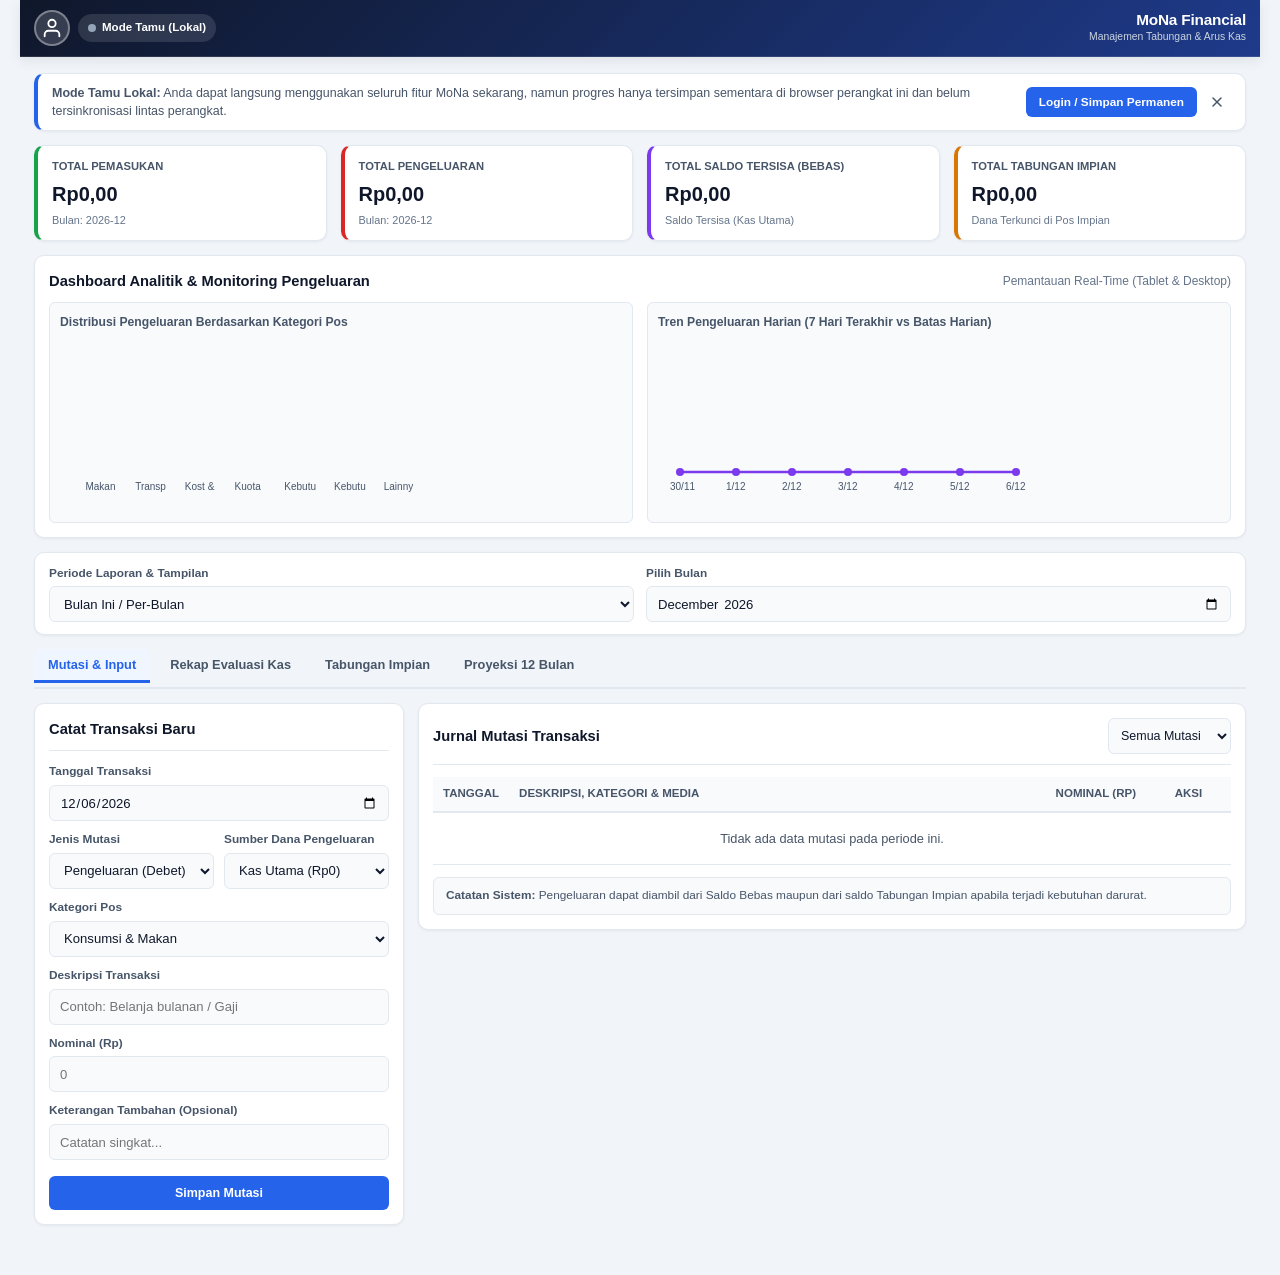
==== commit 96d5c1d4: "Update mona_application.html" ====
--- a/mona_application.html
+++ b/mona_application.html
@@ -880,795 +880,3 @@
     <script src="asset/script/app.js"></script>
 </body>
 </html>
-<!DOCTYPE html>
-<html lang="id">
-<head>
-    <meta charset="UTF-8">
-    <meta name="viewport" content="width=device-width, initial-scale=1.0, maximum-scale=1.0, user-scalable=no">
-    <meta http-equiv="Content-Security-Policy" content="default-src 'self'; script-src 'self' https://www.gstatic.com https://cdn.jsdelivr.net; style-src 'self' 'unsafe-inline'; img-src 'self' data: blob:; connect-src 'self' https://*.googleapis.com https://*.firebaseio.com https://firestore.googleapis.com https://identitytoolkit.googleapis.com https://securetoken.googleapis.com; object-src 'none'; base-uri 'self'; form-action 'self';">
-    <title>MoNa - Personal Wealth & Financial Manager</title>
-
-    <!-- External CSS -->
-    <link rel="stylesheet" href="asset/style/style.css">
-
-    <!-- Firebase SDK (v9+ Compatibility Mode + Auth) -->
-    <script src="https://www.gstatic.com/firebasejs/9.23.0/firebase-app-compat.js"></script>
-    <script src="https://www.gstatic.com/firebasejs/9.23.0/firebase-auth-compat.js"></script>
-    <script src="https://www.gstatic.com/firebasejs/9.23.0/firebase-firestore-compat.js"></script>
-
-    <!-- SheetJS with Styling Support (xlsx-js-style) for Colored Excel Export -->
-    <script src="https://cdn.jsdelivr.net/npm/xlsx-js-style@1.2.0/dist/xlsx.bundle.js"></script>
-</head>
-<body>
-
-    <!-- EXECUTIVE PDF PRINT HEADER -->
-    <div class="print-only-header">
-        <div class="print-header-top">
-            <div>
-                <div class="print-brand">MoNa Financial Statement</div>
-                <div class="print-tagline">Laporan Sisa Saldo Media Tabungan & Riwayat Mutasi</div>
-            </div>
-            <div class="print-meta-box">
-                <div>Pemilik Akun: <strong id="pdfPrintOwner">Pengguna Lokal</strong></div>
-                <div>Periode Laporan: <strong id="pdfPrintFilter">Semua Data</strong></div>
-                <div>Tanggal Cetak: <strong id="pdfPrintDate">-</strong></div>
-            </div>
-        </div>
-    </div>
-
-    <!-- PDF ONLY: RINGKASAN SISA SALDO SELURUH MEDIA (BANK, DIGITAL BANK, E-WALLET, CASH) -->
-    <section class="print-only-balances" aria-label="Ringkasan Sisa Saldo Rekening">
-        <div class="print-section-title">1. Posisi Sisa Saldo Media Tabungan</div>
-        <table class="print-balance-table">
-            <thead>
-                <tr>
-                    <th style="width: 35px;">No</th>
-                    <th>Nama Media / Rekening</th>
-                    <th>Kategori Media</th>
-                    <th class="text-right">Sisa Saldo (Rp)</th>
-                </tr>
-            </thead>
-            <tbody id="pdfPrintBalanceBody"></tbody>
-            <tfoot>
-                <tr>
-                    <td colspan="3" class="text-right font-bold">TOTAL KESELURUHAN SISA SALDO</td>
-                    <td class="text-right font-bold" id="pdfPrintTotalBalance">Rp0,00</td>
-                </tr>
-            </tfoot>
-        </table>
-    </section>
-
-    <!-- FIXED TOP NAVBAR -->
-    <header class="sticky-navbar no-print">
-        <div class="navbar-inner">
-            <div class="header-brand-wrap">
-                <div class="header-avatar-box" id="headerAvatarBox" title="Buka Profil & Pengaturan">
-                    <img id="headerAvatarImg" src="" alt="Foto Profil" style="display:none;">
-                    <svg id="headerAvatarDefault" viewBox="0 0 24 24" width="22" height="22" fill="none" stroke="currentColor" stroke-width="2" stroke-linecap="round" stroke-linejoin="round">
-                        <path d="M20 21v-2a4 4 0 0 0-4-4H8a4 4 0 0 0-4 4v2"></path>
-                        <circle cx="12" cy="7" r="4"></circle>
-                    </svg>
-                </div>
-                <div class="header-brand">
-                    <h1>MoNa Financial</h1>
-                    <p>Sistem Manajemen Tabungan & Arus Kas Presisi</p>
-                </div>
-            </div>
-
-            <div class="header-actions-wrap">
-                <div class="user-auth-status" id="userAuthStatus" style="cursor:pointer;" title="Klik untuk membuka Profil & Ekspor Laporan">
-                    <span class="sync-dot" id="syncStatusDot"></span>
-                    <span id="userStatusText">Mode Tamu (Lokal)</span>
-                </div>
-            </div>
-        </div>
-    </header>
-
-    <!-- NOTIFIKASI MODE TAMU -->
-    <div id="localGuestSyncNotice" class="guest-sync-notice no-print">
-        <div class="guest-notice-text">
-            <strong>Mode Tamu Lokal:</strong> Anda dapat langsung menggunakan seluruh fitur MoNa sekarang, namun progres hanya tersimpan sementara di browser perangkat ini dan belum tersinkronisasi lintas perangkat.
-        </div>
-        <div class="guest-notice-actions">
-            <button type="button" class="btn-blue" id="btnBannerOpenLogin" style="padding: 5px 12px; min-height: 30px; font-size: 0.74rem; white-space: nowrap;">Login / Simpan Permanen</button>
-            <button type="button" class="btn-dismiss-notice" id="btnCloseGuestNotice" title="Tutup notifikasi" aria-label="Tutup notifikasi mode tamu">
-                <svg viewBox="0 0 24 24" width="16" height="16" fill="none" stroke="currentColor" stroke-width="2.2" stroke-linecap="round" stroke-linejoin="round">
-                    <line x1="18" y1="6" x2="6" y2="18"></line>
-                    <line x1="6" y1="6" x2="18" y2="18"></line>
-                </svg>
-            </button>
-        </div>
-    </div>
-
-    <!-- METRICS DASHBOARD (HIDDEN ON PDF PRINT) -->
-    <div class="metrics-grid no-print">
-        <div class="metric-card">
-            <div class="metric-label">Total Pemasukan</div>
-            <div class="metric-value" id="dispIncome">Rp0,00</div>
-            <div class="metric-sub" id="dispFilterLabel1">Total Pemasukan Masuk Kas</div>
-        </div>
-
-        <div class="metric-card rose">
-            <div class="metric-label">Total Pengeluaran</div>
-            <div class="metric-value" id="dispExpense">Rp0,00</div>
-            <div class="metric-sub" id="dispFilterLabel2">Realisasi Pengeluaran Kas</div>
-        </div>
-
-        <div class="metric-card purple">
-            <div class="metric-label">Total Saldo Tersisa (Bebas)</div>
-            <div class="metric-value" id="dispNet">Rp0,00</div>
-            <div class="metric-sub" id="dispAccountModeSub">Akumulasi Seluruh Media Tabungan</div>
-        </div>
-
-        <div class="metric-card amber">
-            <div class="metric-label">Total Tabungan Impian</div>
-            <div class="metric-value" id="dispTotalGoalAccumulation">Rp0,00</div>
-            <div class="metric-sub">Dana Terkunci di Pos Impian</div>
-        </div>
-    </div>
-
-    <!-- RINCIAN SALDO PER MEDIA TABUNGAN (SCREEN VIEW) -->
-    <div id="multiAccountStrip" class="accounts-strip-panel no-print" style="display:none;">
-        <div class="accounts-strip-header">
-            <span class="accounts-strip-title">Distribusi Saldo per Media Tabungan</span>
-        </div>
-        <div class="accounts-cards-row" id="accountsCardsRow"></div>
-    </div>
-
-    <!-- TABLET & DESKTOP ONLY: VISUAL ANALYTICS & SMART SPENDING ALERT -->
-    <div class="analytics-desktop-container no-print">
-        <div class="panel-header" style="border-bottom:none; margin-bottom:0; padding-bottom:0;">
-            <div class="panel-title">Dashboard Analitik & Monitoring Pengeluaran</div>
-            <span style="font-size:0.75rem; color:var(--text-muted);">Pemantauan Real-Time (Tablet & Desktop)</span>
-        </div>
-
-        <div id="spendingAlertBanner" class="spending-alert-banner" style="display:none;"></div>
-
-        <div class="analytics-grid">
-            <div class="chart-box">
-                <div class="chart-title">Distribusi Pengeluaran Berdasarkan Kategori Pos</div>
-                <div class="canvas-wrapper">
-                    <canvas id="categoryChart" width="380" height="165"></canvas>
-                </div>
-            </div>
-            <div class="chart-box">
-                <div class="chart-title">Tren Pengeluaran Harian (7 Hari Terakhir vs Batas Harian)</div>
-                <div class="canvas-wrapper">
-                    <canvas id="trendChart" width="380" height="165"></canvas>
-                </div>
-            </div>
-        </div>
-    </div>
-
-    <!-- GLOBAL FILTER TOOLBAR -->
-    <div class="filter-card no-print">
-        <div class="filter-row">
-            <div class="filter-group">
-                <label for="timeFilterMode">Periode Laporan & Tampilan</label>
-                <select id="timeFilterMode">
-                    <option value="MONTHLY">Bulan Ini / Per-Bulan</option>
-                    <option value="WEEKLY">Minggu Ini / Per-Minggu</option>
-                    <option value="RANGE">Rentang Tanggal Tertentu</option>
-                    <option value="ALL">Semua Riwayat Dari Awal</option>
-                </select>
-            </div>
-
-            <div class="filter-group" id="ctrlMonthGroup">
-                <label for="filterMonthVal">Pilih Bulan</label>
-                <input type="month" id="filterMonthVal">
-            </div>
-
-            <div class="filter-group" id="ctrlWeekGroup" style="display: none;">
-                <label for="filterWeekVal">Pilih Minggu</label>
-                <input type="week" id="filterWeekVal">
-            </div>
-
-            <div class="filter-group" id="ctrlRangeStartGroup" style="display: none;">
-                <label for="filterStartDate">Dari Tanggal</label>
-                <input type="date" id="filterStartDate">
-            </div>
-
-            <div class="filter-group" id="ctrlRangeEndGroup" style="display: none;">
-                <label for="filterEndDate">Sampai Tanggal</label>
-                <input type="date" id="filterEndDate">
-            </div>
-        </div>
-    </div>
-
-    <!-- TABS NAVIGATION -->
-    <div class="tabs-header no-print" id="mainTabsHeader">
-        <button type="button" class="tab-btn active" data-tab="tab-daily">Mutasi & Input</button>
-        <button type="button" class="tab-btn" data-tab="tab-recap">Rekap Evaluasi Kas</button>
-        <button type="button" class="tab-btn" data-tab="tab-goals">Tabungan Impian</button>
-        <button type="button" class="tab-btn" data-tab="tab-timeline">Proyeksi 12 Bulan</button>
-    </div>
-
-    <!-- TAB 0: DAILY INPUT SYSTEM (ONLY MUTATION TABLE SHOWN ON PDF) -->
-    <div id="tab-daily" class="tab-content active print-include-section">
-        <div class="grid-2col">
-            <!-- INPUT DAILY LOG FORM -->
-            <div class="panel no-print">
-                <div class="panel-header">
-                    <div class="panel-title">Catat Transaksi Baru</div>
-                </div>
-
-                <form id="dailyForm">
-                    <div class="form-group">
-                        <label for="dailyDate">Tanggal Transaksi</label>
-                        <input type="date" id="dailyDate" required>
-                    </div>
-
-                    <div class="form-grid">
-                        <div class="form-group">
-                            <label for="dailyType">Jenis Mutasi</label>
-                            <select id="dailyType">
-                                <option value="PENGELUARAN">Pengeluaran (Debet)</option>
-                                <option value="PEMASUKAN">Pemasukan (Kredit)</option>
-                                <option value="TABUNGAN_GOAL">Alokasi Tabungan Impian</option>
-                            </select>
-                        </div>
-
-                        <div class="form-group">
-                            <label id="lblDailyAccount" for="dailyAccountSource">Sumber / Tujuan Dana</label>
-                            <select id="dailyAccountSource" required></select>
-                        </div>
-                    </div>
-
-                    <div class="form-group" id="dailyCategoryGroup">
-                        <label for="dailyCategory">Kategori Pos</label>
-                        <select id="dailyCategory"></select>
-                    </div>
-
-                    <div class="form-group">
-                        <label for="dailyTitle">Deskripsi Transaksi</label>
-                        <input type="text" id="dailyTitle" placeholder="Contoh: Belanja bulanan / Gaji" maxlength="80" required>
-                    </div>
-
-                    <div class="form-group">
-                        <label for="dailyAmount">Nominal (Rp)</label>
-                        <input type="text" inputmode="numeric" pattern="[0-9.]*" id="dailyAmount" class="money-input" placeholder="0" required>
-                    </div>
-
-                    <div class="form-group">
-                        <label for="dailyNotes">Keterangan Tambahan (Opsional)</label>
-                        <input type="text" id="dailyNotes" placeholder="Catatan singkat..." maxlength="120">
-                    </div>
-
-                    <button type="submit" class="btn-blue" style="width: 100%; justify-content: center; margin-top: 6px;">Simpan Mutasi</button>
-                </form>
-            </div>
-
-            <!-- DAILY LOGS TABLE -->
-            <div class="panel print-mutation-panel">
-                <div class="panel-header">
-                    <div class="panel-title">
-                        <span class="screen-only-text">Jurnal Mutasi Transaksi</span>
-                        <span class="print-only-text">2. Riwayat Mutasi Transaksi</span>
-                    </div>
-                    <div class="no-print" style="display: flex; gap: 8px; align-items: center;">
-                        <select id="dailyFilterType" style="padding: 4px 8px; font-size: 0.78rem;">
-                            <option value="ALL">Semua Mutasi</option>
-                            <option value="PEMASUKAN">Pemasukan</option>
-                            <option value="PENGELUARAN">Pengeluaran</option>
-                            <option value="TABUNGAN_GOAL">Setoran Impian</option>
-                        </select>
-                    </div>
-                </div>
-
-                <div class="table-container">
-                    <table>
-                        <thead>
-                            <tr>
-                                <th style="width: 75px;">Tanggal</th>
-                                <th>Deskripsi, Kategori & Media</th>
-                                <th class="text-right" style="width: 125px;">Nominal (Rp)</th>
-                                <th class="text-center no-print" style="width: 85px;">Aksi</th>
-                            </tr>
-                        </thead>
-                        <tbody id="dailyLogsTableBody"></tbody>
-                    </table>
-                </div>
-
-                <!-- PDF ONLY: RINGKASAN TOTAL MUTASI PERIODE TERPILIH -->
-                <div class="print-only-mutation-summary">
-                    <div class="print-summary-item">
-                        <span>Total Pemasukan Periode Ini:</span>
-                        <strong id="pdfPrintPeriodIncome" style="color: #166534;">Rp0,00</strong>
-                    </div>
-                    <div class="print-summary-item">
-                        <span>Total Pengeluaran Periode Ini:</span>
-                        <strong id="pdfPrintPeriodExpense" style="color: #991b1b;">Rp0,00</strong>
-                    </div>
-                    <div class="print-summary-item">
-                        <span>Total Alokasi Impian Periode Ini:</span>
-                        <strong id="pdfPrintPeriodGoal" style="color: #6b21a8;">Rp0,00</strong>
-                    </div>
-                </div>
-
-                <div class="tips-banner no-print">
-                    <strong>Catatan Sistem:</strong> Pengeluaran dapat diambil dari Saldo Bebas maupun dari saldo Tabungan Impian apabila terjadi kebutuhan darurat.
-                </div>
-            </div>
-        </div>
-    </div>
-
-    <!-- TAB 1: REKAP KAS & EVALUASI (HIDDEN ON PDF PRINT) -->
-    <div id="tab-recap" class="tab-content no-print">
-        <div class="panel">
-            <div class="panel-header">
-                <div class="panel-title">Rekapitulasi Evaluasi Kas & Realisasi Pos</div>
-                <span id="recapPeriodTitle" style="font-size:0.82rem; color:var(--text-secondary); font-weight:bold;"></span>
-            </div>
-
-            <div class="table-container">
-                <table>
-                    <thead>
-                        <tr>
-                            <th>Kategori Pos Kas</th>
-                            <th class="text-right">Total Realisasi (Rp)</th>
-                            <th class="text-right">Rata-rata / Hari</th>
-                            <th class="text-right">Porsi (%)</th>
-                            <th class="text-center">Status Evaluasi</th>
-                        </tr>
-                    </thead>
-                    <tbody id="recapTableBody"></tbody>
-                </table>
-            </div>
-        </div>
-    </div>
-
-    <!-- TAB 2: DYNAMIC GOALS (HIDDEN ON PDF PRINT) -->
-    <div id="tab-goals" class="tab-content no-print">
-        <div class="panel">
-            <div class="panel-header">
-                <div class="panel-title">Daftar Tabungan Impian</div>
-                <button type="button" class="no-print" id="btnTabAddGoal">+ Tambah Tabungan Impian</button>
-            </div>
-
-            <div class="goals-container" id="goalsCardsList"></div>
-        </div>
-    </div>
-
-    <!-- TAB 3: TIMELINE PROJECTION (HIDDEN ON PDF PRINT) -->
-    <div id="tab-timeline" class="tab-content no-print">
-        <div class="panel">
-            <div class="panel-header">
-                <div class="panel-title">Proyeksi Akumulasi Dana 12 Bulan</div>
-            </div>
-
-            <div class="table-container">
-                <table>
-                    <thead>
-                        <tr>
-                            <th class="text-center">Bulan</th>
-                            <th class="text-right">Est. Pemasukan / Bulan</th>
-                            <th class="text-right">Est. Pengeluaran</th>
-                            <th class="text-right">Estimasi Akumulasi Saldo</th>
-                            <th>Status Pencapaian Impian</th>
-                        </tr>
-                    </thead>
-                    <tbody id="timelineTableBody"></tbody>
-                </table>
-            </div>
-        </div>
-    </div>
-
-    <!-- MODALS (ALL HAVE .modal-overlay WHICH IS HIDDEN ON PRINT) -->
-    <!-- MODAL PROFIL -->
-    <div class="modal-overlay" id="profileModal">
-        <div class="modal-card modal-card-lg">
-            <div class="modal-header">
-                <h3 id="profileModalTitle">Profil & Pengaturan Sistem</h3>
-                <button type="button" class="btn-secondary" id="btnCloseProfileModal" style="padding:4px 10px; min-height: auto; flex:none;">Tutup</button>
-            </div>
-
-            <div class="auth-tab-bar" style="margin-bottom: 14px; flex-wrap: wrap;">
-                <div class="auth-tab-item active" id="profTabProfile" data-prof-sec="PROFILE">Edit Profil</div>
-                <div class="auth-tab-item" id="profTabSecurity" data-prof-sec="SECURITY">Password & Keamanan</div>
-                <div class="auth-tab-item" id="profTabSavings" data-prof-sec="SAVINGS">Media Tabungan</div>
-                <div class="auth-tab-item" id="profTabPrefs" data-prof-sec="PREFS">Batas, Tema & Ekspor</div>
-            </div>
-
-            <!-- BAGIAN 1: EDIT PROFIL -->
-            <div id="profSectionProfile">
-                <div class="profile-avatar-card">
-                    <div class="profile-avatar-preview">
-                        <img id="modalAvatarImg" src="" alt="Foto Profil" style="display:none;">
-                        <svg id="modalAvatarDefault" viewBox="0 0 24 24" width="34" height="34" fill="none" stroke="currentColor" stroke-width="1.8" stroke-linecap="round" stroke-linejoin="round">
-                            <path d="M20 21v-2a4 4 0 0 0-4-4H8a4 4 0 0 0-4 4v2"></path>
-                            <circle cx="12" cy="7" r="4"></circle>
-                        </svg>
-                    </div>
-                    <div class="profile-avatar-info">
-                        <div style="font-size:0.84rem; font-weight:700; color:var(--text-primary);">Foto Profil Akun</div>
-                        <div style="font-size:0.72rem; color:var(--text-secondary); margin-bottom:6px;">Format valid: JPG, PNG, atau GIF (Maks. 2MB). Dilindungi inspeksi biner & batas dimensi.</div>
-                        <div style="display:flex; gap:6px; flex-wrap:wrap;">
-                            <label class="btn-blue btn-upload-label" for="avatarFileInput">Unggah Foto</label>
-                            <input type="file" id="avatarFileInput" accept=".jpg,.jpeg,.png,.gif,image/jpeg,image/png,image/gif" style="display:none;">
-                            <button type="button" class="btn-secondary" id="btnRemoveAvatar" style="padding:4px 10px; min-height:30px; font-size:0.74rem; display:none;">Hapus Foto</button>
-                        </div>
-                        <div id="avatarUploadMsg" style="font-size:0.72rem; margin-top:4px;"></div>
-                    </div>
-                </div>
-
-                <div id="profileGuestNoticeBox" class="panel" style="padding: 12px; margin-bottom: 0;">
-                    <div style="font-size: 0.85rem; font-weight: 700; margin-bottom: 4px;">Anda Sedang Menggunakan Mode Tamu</div>
-                    <p style="font-size: 0.74rem; color: var(--text-secondary); margin-bottom: 10px;">
-                        Silakan login atau buat akun baru untuk menyimpan progres ke cloud secara permanen dan mengatur identitas profil lintas perangkat.
-                    </p>
-                    <button type="button" id="btnProfileOpenLogin" class="btn-blue" style="width: 100%;">Login / Daftar Akun Sekarang</button>
-                </div>
-
-                <div id="profileIdentityEditBox" style="display: none;">
-                    <form id="formEditProfileIdentity" class="panel" style="padding: 12px; margin-bottom: 0;">
-                        <div style="font-size: 0.84rem; font-weight: 700; margin-bottom: 8px;">Identitas Profil Pengguna</div>
-                        <div class="form-group">
-                            <label for="editProfileNickname">Nama Tampilan / Nickname</label>
-                            <input type="text" id="editProfileNickname" placeholder="Masukkan nama tampilan..." maxlength="32" required>
-                        </div>
-                        <div class="form-group">
-                            <label for="editProfileUsername">Username Akun (ID Permanen)</label>
-                            <input type="text" id="editProfileUsername" readonly style="background: var(--surface-subtle); cursor: not-allowed; opacity: 0.8;">
-                        </div>
-                        <div id="profileEditMsg" style="font-size: 0.73rem; margin-bottom: 8px;"></div>
-                        <button type="submit" id="btnSaveProfileIdentity" class="btn-blue" style="width: 100%; min-height: 36px;">Simpan Perubahan Profil</button>
-                    </form>
-                </div>
-            </div>
-
-            <!-- BAGIAN 2: PASSWORD & KEAMANAN AKUN -->
-            <div id="profSectionSecurity" style="display: none;">
-                <div id="securityGuestBox" class="panel" style="padding: 12px; margin-bottom: 0;">
-                    <div style="font-size: 0.85rem; font-weight: 700; margin-bottom: 4px;">Keamanan Akun Belum Aktif</div>
-                    <p style="font-size: 0.74rem; color: var(--text-secondary); margin-bottom: 10px;">
-                        Login terlebih dahulu untuk mengelola kata sandi, sinkronisasi terenkripsi, maupun penghapusan akun.
-                    </p>
-                    <button type="button" id="btnSecurityOpenLogin" class="btn-blue" style="width: 100%;">Buka Halaman Login</button>
-                </div>
-
-                <div id="securityLoggedInBox" style="display: none;">
-                    <div class="logged-in-badge-box">
-                        <div style="font-size: 0.88rem; font-weight:700; color: var(--text-primary);" id="loggedInUserText">Akun Aktif</div>
-                        <div style="font-size: 0.74rem; color: var(--text-secondary);">Terautentikasi via Firebase Auth & terlindungi UID Security Rules.</div>
-                    </div>
-
-                    <div class="panel" style="padding: 12px; margin-bottom: 12px;">
-                        <div style="font-size: 0.82rem; font-weight: 700; margin-bottom: 8px;">Ubah Password Akun</div>
-                        <form id="formChangePassword">
-                            <div class="form-group">
-                                <label for="oldPasswordForChange">Password Sebelumnya (Verifikasi)</label>
-                                <div class="input-password-wrapper">
-                                    <input type="password" id="oldPasswordForChange" placeholder="Masukkan password sebelumnya..." autocomplete="current-password" required>
-                                    <button type="button" class="btn-toggle-eye" data-eye-target="oldPasswordForChange" aria-label="Tampilkan Password"></button>
-                                </div>
-                            </div>
-                            <div class="form-group">
-                                <label for="newPasswordInput">Password Baru (Minimal 8 karakter, huruf & angka)</label>
-                                <div class="input-password-wrapper">
-                                    <input type="password" id="newPasswordInput" placeholder="Masukkan password baru..." autocomplete="new-password" required>
-                                    <button type="button" class="btn-toggle-eye" data-eye-target="newPasswordInput" aria-label="Tampilkan Password"></button>
-                                </div>
-                            </div>
-                            <button type="submit" id="btnSubmitChangePassword" class="btn-blue" style="width: 100%; min-height: 36px; font-size: 0.78rem;">Perbarui Password</button>
-                        </form>
-                    </div>
-
-                    <button type="button" id="btnAuthLogout" class="btn-outline" style="width: 100%; justify-content: center; background-color: var(--surface-subtle); color: var(--text-primary); border-color: var(--border); margin-bottom: 12px;">Keluar dari Akun (Logout)</button>
-
-                    <div class="danger-zone-box">
-                        <div style="font-size: 0.8rem; font-weight: 700; color: var(--accent-rose); margin-bottom: 6px;">Zona Berbahaya (Hapus Akun Permanen)</div>
-                        <p style="font-size: 0.72rem; color: var(--text-secondary); margin-bottom: 8px;">Masukkan password sebelumnya untuk mengonfirmasi penghapusan seluruh data dan akun secara permanen.</p>
-                        <div class="form-group">
-                            <div class="input-password-wrapper">
-                                <input type="password" id="oldPasswordForDelete" placeholder="Konfirmasi password sebelumnya..." autocomplete="current-password">
-                                <button type="button" class="btn-toggle-eye" data-eye-target="oldPasswordForDelete" aria-label="Tampilkan Password"></button>
-                            </div>
-                        </div>
-                        <button type="button" id="btnDeleteAccount" class="btn-rose" style="width: 100%; justify-content: center;">Hapus Akun Secara Permanen</button>
-                    </div>
-                </div>
-            </div>
-
-            <!-- BAGIAN 3: SINGLE VS MULTI TABUNGAN MANAGEMENT -->
-            <div id="profSectionSavings" style="display:none;">
-                <div class="form-group">
-                    <label for="savingsModeSelect">Mode Pengelolaan Tabungan</label>
-                    <select id="savingsModeSelect">
-                        <option value="SINGLE">Single Tabungan (1 Kas Utama Terpusat)</option>
-                        <option value="MULTI">Multi Tabungan (Banyak Bank Digital / E-Wallet / Tunai)</option>
-                    </select>
-                </div>
-
-                <div class="tips-banner" style="margin-bottom: 12px; margin-top: 0;">
-                    <span id="savingsModeDesc">Mode Single Tabungan menggabungkan seluruh saldo Anda ke dalam satu kas utama.</span>
-                </div>
-
-                <div id="multiAccountManagerBox">
-                    <div style="font-size: 0.82rem; font-weight: 700; margin-bottom: 8px;" id="accountListTitle">Daftar Media Tabungan Aktif</div>
-                    <div id="accountsManageList" class="accounts-manage-list"></div>
-
-                    <div id="addAccountFormBox" class="panel" style="padding: 10px; margin-top: 10px; margin-bottom: 0;">
-                        <div style="font-size: 0.78rem; font-weight: 700; margin-bottom: 6px;">Tambah Media Tabungan Baru</div>
-                        <div class="form-grid">
-                            <div class="form-group" style="margin-bottom:6px;">
-                                <label for="newAccName">Nama Media (Contoh: PasifikBank / Danaku)</label>
-                                <input type="text" id="newAccName" placeholder="Nama Bank / E-Wallet" maxlength="30">
-                            </div>
-                            <div class="form-group" style="margin-bottom:6px;">
-                                <label for="newAccType">Jenis Media</label>
-                                <select id="newAccType">
-                                    <option value="Bank Digital">Bank Digital</option>
-                                    <option value="Bank Konvensional">Bank Konvensional</option>
-                                    <option value="E-Wallet">E-Wallet / Dompet Digital</option>
-                                    <option value="Tunai">Uang Tunai / Brankas</option>
-                                </select>
-                            </div>
-                        </div>
-                        <div class="form-group" style="margin-bottom:8px;">
-                            <label for="newAccBalance">Saldo Awal (Rp)</label>
-                            <input type="text" inputmode="numeric" pattern="[0-9.]*" id="newAccBalance" class="money-input" placeholder="0">
-                        </div>
-                        <button type="button" id="btnAddSavingsAccount" class="btn-blue" style="width:100%; min-height:34px;">+ Tambahkan Media Tabungan</button>
-                    </div>
-                </div>
-            </div>
-
-            <!-- BAGIAN 4: BATAS PENGELUARAN, TEMA TAMPILAN & EKSPOR LAPORAN -->
-            <div id="profSectionPrefs" style="display:none;">
-                <div class="theme-switch-container">
-                    <span style="font-size: 0.82rem; font-weight: 600;">Tema Tampilan:</span>
-                    <div class="theme-toggle-group">
-                        <button type="button" class="theme-btn active" id="btnThemeLight">Standar</button>
-                        <button type="button" class="theme-btn" id="btnThemeDark">Gelap</button>
-                        <button type="button" class="theme-btn" id="btnThemeRetro">Retro</button>
-                    </div>
-                </div>
-
-                <!-- EKSPOR LAPORAN PDF & EXCEL -->
-                <div class="panel" style="padding: 12px; margin-bottom: 12px;">
-                    <div style="font-size: 0.84rem; font-weight: 700; margin-bottom: 4px;">Ekspor Laporan Keuangan</div>
-                    <p style="font-size: 0.73rem; color: var(--text-secondary); margin-bottom: 10px;">Unduh atau cetak rincian sisa saldo seluruh media tabungan & riwayat mutasi sesuai periode yang aktif.</p>
-                    <div class="export-modal-actions">
-                        <button type="button" class="btn-rose" id="btnExportPDF">
-                            <svg viewBox="0 0 24 24" width="15" height="15" fill="none" stroke="currentColor" stroke-width="2" stroke-linecap="round" stroke-linejoin="round">
-                                <path d="M14 2H6a2 2 0 0 0-2 2v16a2 2 0 0 0 2 2h12a2 2 0 0 0 2-2V8z"></path>
-                                <polyline points="14 2 14 8 20 8"></polyline>
-                                <line x1="16" y1="13" x2="8" y2="13"></line>
-                                <line x1="16" y1="17" x2="8" y2="17"></line>
-                            </svg>
-                            <span>Laporan PDF</span>
-                        </button>
-                        <button type="button" class="btn-green" id="btnExportExcel">
-                            <svg viewBox="0 0 24 24" width="15" height="15" fill="none" stroke="currentColor" stroke-width="2" stroke-linecap="round" stroke-linejoin="round">
-                                <rect x="3" y="3" width="18" height="18" rx="2" ry="2"></rect>
-                                <line x1="3" y1="9" x2="21" y2="9"></line>
-                                <line x1="9" y1="21" x2="9" y2="9"></line>
-                            </svg>
-                            <span>Laporan Excel (.xlsx)</span>
-                        </button>
-                    </div>
-                </div>
-
-                <div class="panel" style="padding: 12px; margin-bottom: 12px;">
-                    <div style="font-size: 0.84rem; font-weight: 700; margin-bottom: 4px;">Pengaturan Batas Pengeluaran (Monitoring Boros)</div>
-                    <p style="font-size: 0.73rem; color: var(--text-secondary); margin-bottom: 10px;">Atur batas maksimal pengeluaran harian dan bulanan Anda sendiri. Sistem akan menampilkan peringatan apabila pengeluaran mendekati atau melampaui batas.</p>
-
-                    <div class="form-group">
-                        <label for="inputDailyLimit">Batas Maksimal Pengeluaran Harian (Rp)</label>
-                        <input type="text" inputmode="numeric" pattern="[0-9.]*" id="inputDailyLimit" class="money-input" placeholder="Contoh: 100.000 (Isi 0 untuk nonaktif)">
-                    </div>
-
-                    <div class="form-group">
-                        <label for="inputMonthlyLimit">Batas Maksimal Pengeluaran Bulanan (Rp)</label>
-                        <input type="text" inputmode="numeric" pattern="[0-9.]*" id="inputMonthlyLimit" class="money-input" placeholder="Contoh: 2.500.000 (Isi 0 untuk nonaktif)">
-                    </div>
-
-                    <button type="button" id="btnSaveSpendingLimits" class="btn-blue" style="width:100%; min-height:36px;">Simpan Batas Pengeluaran</button>
-                </div>
-
-                <div style="border-top: 1px solid var(--border); padding-top: 12px;">
-                    <button type="button" id="btnResetAppData" class="btn-amber" style="width: 100%; justify-content: center;">Reset Seluruh Data Transaksi</button>
-                </div>
-            </div>
-        </div>
-    </div>
-
-    <!-- MODAL LOGIN & REGISTRASI -->
-    <div class="modal-overlay" id="authModal">
-        <div class="modal-card">
-            <div class="modal-header">
-                <h3>Sinkronisasi Akun MoNa</h3>
-                <button type="button" class="btn-secondary" id="btnCloseAuthModal" style="padding:4px 10px; min-height: auto; flex:none;">Tutup</button>
-            </div>
-
-            <div class="auth-tab-bar">
-                <div class="auth-tab-item active" id="tabSwitchLogin" data-auth-mode="LOGIN">Masuk (Login)</div>
-                <div class="auth-tab-item" id="tabSwitchRegister" data-auth-mode="REGISTER">Registrasi Akun</div>
-            </div>
-
-            <form id="formLoginMode">
-                <div class="form-group">
-                    <label for="loginNickname">Username</label>
-                    <input type="text" id="loginNickname" placeholder="Masukkan username akun..." autocomplete="username" required>
-                </div>
-
-                <div class="form-group">
-                    <label for="loginPassword">Password</label>
-                    <div class="input-password-wrapper">
-                        <input type="password" id="loginPassword" placeholder="Masukkan password..." autocomplete="current-password" required>
-                        <button type="button" class="btn-toggle-eye" data-eye-target="loginPassword" aria-label="Tampilkan Password"></button>
-                    </div>
-                </div>
-
-                <button type="submit" id="btnSubmitLogin" class="btn-blue" style="width:100%; margin-top:8px;">Masuk & Sinkronisasi Data</button>
-            </form>
-
-            <form id="formRegisterMode" style="display: none;">
-                <div class="form-group">
-                    <label for="regUsername">Username Unik (Huruf & Angka, min. 4 karakter)</label>
-                    <input type="text" id="regUsername" placeholder="Contoh: shi2026" maxlength="24" autocomplete="username" required>
-                </div>
-
-                <div class="form-group">
-                    <label for="regNickname">Nama Tampilan / Nickname</label>
-                    <input type="text" id="regNickname" placeholder="Contoh: Shi" maxlength="32" required>
-                </div>
-
-                <div class="form-group">
-                    <label for="regPassword">Password (Minimal 8 karakter, kombinasi huruf & angka)</label>
-                    <div class="input-password-wrapper">
-                        <input type="password" id="regPassword" placeholder="Buat password..." autocomplete="new-password" required>
-                        <button type="button" class="btn-toggle-eye" data-eye-target="regPassword" aria-label="Tampilkan Password"></button>
-                    </div>
-                </div>
-
-                <button type="submit" id="btnSubmitRegister" class="btn-amber" style="width:100%; margin-top:8px;">Buat Akun Baru</button>
-            </form>
-        </div>
-    </div>
-
-    <!-- MODAL ADD / EDIT GOAL -->
-    <div class="modal-overlay" id="goalModal">
-        <div class="modal-card">
-            <div class="modal-header">
-                <h3 id="modalGoalTitle">Tambah Tabungan Impian</h3>
-                <button type="button" id="btnCloseGoalModal" class="btn-secondary" style="padding:4px 10px; min-height: auto; flex:none;">Tutup</button>
-            </div>
-
-            <input type="hidden" id="modalGoalId">
-
-            <div class="form-group">
-                <label for="modalGoalName">Nama Barang / Target Impian</label>
-                <input type="text" id="modalGoalName" placeholder="Contoh: Smartphone Baru / Dana Darurat" maxlength="50">
-            </div>
-
-            <div class="form-grid">
-                <div class="form-group">
-                    <label for="modalGoalStoreIn">Simpan Di (Media Penyimpanan)</label>
-                    <select id="modalGoalStoreIn"></select>
-                </div>
-
-                <div class="form-group">
-                    <label for="modalGoalSourceFrom">Sumber Tabungan (Asal Dana)</label>
-                    <select id="modalGoalSourceFrom"></select>
-                </div>
-            </div>
-
-            <div class="form-group" id="customGoalStoreGroup" style="display:none;">
-                <label for="modalGoalCustomStore">Nama Media Penyimpanan Khusus</label>
-                <input type="text" id="modalGoalCustomStore" placeholder="Contoh: Danaku / Celengan Brankas" maxlength="30">
-            </div>
-
-            <div class="form-group">
-                <label for="modalGoalTarget">Target Nominal Impian (Rp)</label>
-                <input type="text" inputmode="numeric" pattern="[0-9.]*" id="modalGoalTarget" class="money-input" placeholder="0">
-            </div>
-
-            <div class="form-group">
-                <label for="modalGoalCurrent">Saldo Awal Terkumpul (Rp)</label>
-                <input type="text" inputmode="numeric" pattern="[0-9.]*" id="modalGoalCurrent" class="money-input" placeholder="0">
-            </div>
-
-            <div class="form-group">
-                <label for="modalGoalMonthly">Rencana Setoran Rutin (Rp / bulan)</label>
-                <input type="text" inputmode="numeric" pattern="[0-9.]*" id="modalGoalMonthly" class="money-input" placeholder="0">
-            </div>
-
-            <div class="form-group">
-                <label for="modalGoalCategory">Kategori Pos Impian</label>
-                <select id="modalGoalCategory">
-                    <option value="Gadget & Elektronik">Gadget & Elektronik</option>
-                    <option value="Dana Darurat & Keluarga">Dana Darurat & Keluarga</option>
-                    <option value="Pendidikan & Karir">Pendidikan & Karir</option>
-                    <option value="Properti & Kendaraan">Properti & Kendaraan</option>
-                    <option value="Target Lainnya">Target Lainnya</option>
-                </select>
-            </div>
-
-            <div style="display:flex; justify-content:flex-end; gap:8px; margin-top:16px;">
-                <button type="button" id="btnCancelGoalModal" class="btn-secondary">Batal</button>
-                <button type="button" id="btnSaveGoalModal" class="btn-blue">Simpan Impian</button>
-            </div>
-        </div>
-    </div>
-
-    <!-- MODAL EDIT DAILY LOG -->
-    <div class="modal-overlay" id="editLogModal">
-        <div class="modal-card">
-            <div class="modal-header">
-                <h3>Edit Mutasi Transaksi</h3>
-                <button type="button" id="btnCloseEditLogModal" class="btn-secondary" style="padding:4px 10px; min-height: auto; flex:none;">Tutup</button>
-            </div>
-
-            <input type="hidden" id="editLogId">
-
-            <div class="form-group">
-                <label for="editLogDate">Tanggal Transaksi</label>
-                <input type="date" id="editLogDate" required>
-            </div>
-
-            <div class="form-grid">
-                <div class="form-group">
-                    <label for="editLogType">Jenis Mutasi</label>
-                    <select id="editLogType">
-                        <option value="PENGELUARAN">Pengeluaran (Debet)</option>
-                        <option value="PEMASUKAN">Pemasukan (Kredit)</option>
-                        <option value="TABUNGAN_GOAL">Alokasi Tabungan Impian</option>
-                    </select>
-                </div>
-
-                <div class="form-group">
-                    <label for="editLogAccountSource">Sumber / Tujuan Dana</label>
-                    <select id="editLogAccountSource"></select>
-                </div>
-            </div>
-
-            <div class="form-group" id="editCategoryGroup">
-                <label for="editLogCategory">Kategori Pos</label>
-                <select id="editLogCategory"></select>
-            </div>
-
-            <div class="form-group">
-                <label for="editLogTitle">Deskripsi Transaksi</label>
-                <input type="text" id="editLogTitle" placeholder="Deskripsi..." maxlength="80" required>
-            </div>
-
-            <div class="form-group">
-                <label for="editLogAmount">Nominal (Rp)</label>
-                <input type="text" inputmode="numeric" pattern="[0-9.]*" id="editLogAmount" class="money-input" placeholder="0" required>
-            </div>
-
-            <div class="form-group">
-                <label for="editLogNotes">Keterangan Tambahan</label>
-                <input type="text" id="editLogNotes" placeholder="Catatan opsional..." maxlength="120">
-            </div>
-
-            <div style="display:flex; justify-content:flex-end; gap:8px; margin-top:16px;">
-                <button type="button" id="btnCancelEditLogModal" class="btn-secondary">Batal</button>
-                <button type="button" id="btnSaveEditLogModal" class="btn-blue">Simpan Perubahan</button>
-            </div>
-        </div>
-    </div>
-
-    <!-- MODAL VERIFIKASI KONFIRMASI PENGHAPUSAN -->
-    <div class="modal-overlay" id="confirmActionModal">
-        <div class="modal-card" style="max-width: 390px;">
-            <div class="modal-header">
-                <h3 id="confirmModalTitle">Konfirmasi Verifikasi</h3>
-            </div>
-            <p id="confirmModalMessage" style="font-size: 0.84rem; color: var(--text-secondary); margin-bottom: 16px; line-height: 1.5;">
-                Apakah Anda yakin ingin melanjutkan tindakan ini?
-            </p>
-            <div style="display: flex; justify-content: flex-end; gap: 8px;">
-                <button type="button" id="btnConfirmModalNo" class="btn-secondary">Batal</button>
-                <button type="button" id="btnConfirmModalYes" class="btn-rose">Ya, Hapus</button>
-            </div>
-        </div>
-    </div>
-
-    <!-- Modular Scripts: Security -> Animation -> Core App -->
-    <script src="asset/script/security.js"></script>
-    <script src="asset/script/animation.js"></script>
-    <script src="asset/script/app.js"></script>
-</body>
-</html>
--- a/asset/style/style.css
+++ b/asset/style/style.css
@@ -95,6 +95,11 @@
     font-family: "Courier New", Courier, "Lucida Console", monospace;
 }
 
+html, body {
+    width: 100%;
+    max-width: 100%;
+}
+
 body {
     background-color: var(--bg-main);
     color: var(--text-primary);
@@ -112,7 +117,7 @@
     z-index: 90;
     background: linear-gradient(135deg, #0f172a 0%, #1e3a8a 100%);
     color: #ffffff;
-    padding: 12px 16px;
+    padding: 10px 14px;
     margin: 0 -14px 16px -14px;
     box-shadow: var(--shadow-md);
     border-bottom: 1px solid rgba(255, 255, 255, 0.12);
@@ -125,21 +130,26 @@
 
 .navbar-inner {
     display: flex;
-    flex-wrap: wrap;
+    flex-wrap: nowrap;
     align-items: center;
     justify-content: space-between;
-    gap: 12px;
-}
-
-.header-brand-wrap {
-    display: flex;
-    align-items: center;
     gap: 10px;
+    width: 100%;
+    min-width: 0;
+}
+
+.header-profile-cluster {
+    display: flex;
+    flex-wrap: nowrap;
+    align-items: center;
+    gap: 8px;
+    min-width: 0;
+    flex: 1 1 auto;
 }
 
 .header-avatar-box {
-    width: 38px;
-    height: 38px;
+    width: 36px;
+    height: 36px;
     border-radius: 50%;
     background: rgba(255, 255, 255, 0.16);
     border: 2px solid rgba(255, 255, 255, 0.35);
@@ -162,34 +172,19 @@
     object-fit: cover;
 }
 
-.header-brand h1 {
-    font-size: 1.05rem;
-    font-weight: 800;
-    letter-spacing: -0.2px;
-    line-height: 1.2;
-}
-
-.header-brand p {
-    font-size: 0.7rem;
-    color: #cbd5e1;
-}
-
-.header-actions-wrap {
-    display: flex;
-    flex-wrap: wrap;
-    align-items: center;
-    gap: 8px;
-}
-
 .user-auth-status {
     display: inline-flex;
     align-items: center;
     gap: 6px;
     background: rgba(255, 255, 255, 0.12);
-    padding: 6px 12px;
+    padding: 5px 10px;
     border-radius: 20px;
-    font-size: 0.74rem;
+    font-size: 0.72rem;
     font-weight: 600;
+    cursor: pointer;
+    min-width: 0;
+    max-width: 100%;
+    flex: 0 1 auto;
 }
 
 body.retro-mode .user-auth-status {
@@ -202,11 +197,52 @@
     height: 8px;
     border-radius: 50%;
     background: #94a3b8;
+    flex-shrink: 0;
 }
 
 .sync-dot.online {
     background: #22c55e;
     box-shadow: 0 0 6px #22c55e;
+}
+
+#userStatusText {
+overflow: hidden;
+text-overflow: ellipsis;
+white-space: nowrap;
+min-width: 0;
+}
+
+.header-brand {
+    text-align: right;
+    min-width: 0;
+    flex: 0 0 auto;
+}
+
+.header-brand h1 {
+    font-size: 0.96rem;
+    font-weight: 800;
+    letter-spacing: -0.2px;
+    line-height: 1.2;
+    white-space: nowrap;
+}
+
+.header-brand p {
+    font-size: 0.65rem;
+    color: #cbd5e1;
+    white-space: nowrap;
+}
+
+@media (max-width: 390px) {
+    .header-brand h1 {
+        font-size: 0.85rem;
+    }
+    .header-brand p {
+        display: none;
+    }
+    .user-auth-status {
+        padding: 4px 8px;
+        font-size: 0.68rem;
+    }
 }
 
 /* GUEST SYNC NOTIFICATION BANNER */
@@ -224,6 +260,7 @@
     box-shadow: var(--shadow-sm);
     font-size: 0.78rem;
     color: var(--text-secondary);
+    min-width: 0;
 }
 
 body.retro-mode .guest-sync-notice {
@@ -233,7 +270,9 @@
 
 .guest-notice-text {
     flex: 1;
+    min-width: 0;
     line-height: 1.45;
+    overflow-wrap: anywhere;
 }
 
 .guest-notice-actions {
@@ -329,14 +368,16 @@
 /* METRICS GRID */
 .metrics-grid {
     display: grid;
-    grid-template-columns: repeat(2, 1fr);
+    grid-template-columns: repeat(2, minmax(0, 1fr));
     gap: 10px;
     margin-bottom: 14px;
+    width: 100%;
+    min-width: 0;
 }
 
 @media (min-width: 820px) {
     .metrics-grid {
-        grid-template-columns: repeat(4, 1fr);
+        grid-template-columns: repeat(4, minmax(0, 1fr));
         gap: 14px;
     }
 }
@@ -348,6 +389,7 @@
     border-radius: var(--radius-md);
     padding: 12px 14px;
     box-shadow: var(--shadow-sm);
+    min-width: 0;
 }
 
 body.retro-mode .metric-card {
@@ -365,12 +407,14 @@
     text-transform: uppercase;
     color: var(--text-secondary);
     margin-bottom: 4px;
+    overflow-wrap: anywhere;
 }
 
 .metric-value {
-    font-size: 1.08rem;
+    font-size: 1.02rem;
     font-weight: 800;
     color: var(--text-primary);
+    overflow-wrap: anywhere;
     word-break: break-word;
 }
 
@@ -382,6 +426,7 @@
     font-size: 0.68rem;
     color: var(--text-muted);
     margin-top: 3px;
+    overflow-wrap: anywhere;
 }
 
 /* MULTI ACCOUNT STRIP */
@@ -392,6 +437,8 @@
     padding: 12px 14px;
     margin-bottom: 14px;
     box-shadow: var(--shadow-sm);
+    width: 100%;
+    min-width: 0;
 }
 
 body.retro-mode .accounts-strip-panel {
@@ -410,8 +457,10 @@
 
 .accounts-cards-row {
     display: grid;
-    grid-template-columns: repeat(auto-fill, minmax(175px, 1fr));
+    grid-template-columns: repeat(auto-fit, minmax(min(100%, 165px), 1fr));
     gap: 8px;
+    width: 100%;
+    min-width: 0;
 }
 
 .acc-mini-card {
@@ -419,18 +468,26 @@
     border: 1px solid var(--border);
     border-radius: var(--radius-sm);
     padding: 8px 10px;
+    min-width: 0;
+    overflow-wrap: anywhere;
 }
 
 .acc-mini-type {
     font-size: 0.64rem;
     color: var(--text-muted);
     font-weight: 600;
+    min-width: 0;
+    overflow-wrap: anywhere;
+    word-break: break-word;
 }
 
 .acc-mini-name {
     font-size: 0.82rem;
     font-weight: 700;
     color: var(--text-primary);
+    min-width: 0;
+    overflow-wrap: anywhere;
+    word-break: break-word;
 }
 
 .acc-mini-bal {
@@ -438,6 +495,9 @@
     font-weight: 800;
     color: var(--accent-blue);
     margin-top: 2px;
+    min-width: 0;
+    overflow-wrap: anywhere;
+    word-break: break-word;
 }
 
 /* ANALYTICS DESKTOP */
@@ -449,6 +509,7 @@
     padding: 14px;
     margin-bottom: 14px;
     box-shadow: var(--shadow-sm);
+    min-width: 0;
 }
 
 body.retro-mode .analytics-desktop-container {
@@ -463,7 +524,7 @@
 
 .analytics-grid {
     display: grid;
-    grid-template-columns: 1fr 1fr;
+    grid-template-columns: repeat(2, minmax(0, 1fr));
     gap: 14px;
     margin-top: 10px;
 }
@@ -473,6 +534,7 @@
     border: 1px solid var(--border);
     border-radius: var(--radius-sm);
     padding: 10px;
+    min-width: 0;
 }
 
 .chart-title {
@@ -508,6 +570,14 @@
     color: #fecaca;
 }
 
+body.retro-mode .spending-alert-banner {
+    background: #fee2e2;
+    border: 2px solid #2c221e;
+    border-left-width: 5px;
+    color: #7f1d1d;
+    box-shadow: 2px 2px 0px #2c221e;
+}
+
 /* FILTER TOOLBAR */
 .filter-card {
     background: var(--surface);
@@ -516,6 +586,8 @@
     padding: 12px 14px;
     margin-bottom: 14px;
     box-shadow: var(--shadow-sm);
+    width: 100%;
+    min-width: 0;
 }
 
 body.retro-mode .filter-card {
@@ -527,10 +599,12 @@
     flex-wrap: wrap;
     gap: 12px;
     align-items: flex-end;
+    min-width: 0;
 }
 
 .filter-group {
     flex: 1 1 180px;
+    min-width: 0;
 }
 
 /* TABS */
@@ -538,9 +612,11 @@
     display: flex;
     gap: 6px;
     overflow-x: auto;
+    -webkit-overflow-scrolling: touch;
     padding-bottom: 4px;
     margin-bottom: 14px;
     border-bottom: 2px solid var(--border);
+    max-width: 100%;
 }
 
 .tab-btn {
@@ -552,6 +628,7 @@
     padding: 8px 14px;
     font-size: 0.8rem;
     white-space: nowrap;
+    flex-shrink: 0;
 }
 
 .tab-btn.active {
@@ -562,6 +639,9 @@
 
 .tab-content {
     display: none;
+    width: 100%;
+    min-width: 0;
+    max-width: 100%;
 }
 
 .tab-content.active {
@@ -571,13 +651,19 @@
 /* PANELS & FORMS */
 .grid-2col {
     display: grid;
-    grid-template-columns: 1fr;
+    grid-template-columns: minmax(0, 1fr);
     gap: 14px;
+    width: 100%;
+    min-width: 0;
+}
+
+.grid-2col > * {
+    min-width: 0;
 }
 
 @media (min-width: 920px) {
     .grid-2col {
-        grid-template-columns: 370px 1fr;
+        grid-template-columns: 370px minmax(0, 1fr);
         align-items: start;
     }
 }
@@ -589,6 +675,9 @@
     padding: 14px;
     margin-bottom: 14px;
     box-shadow: var(--shadow-sm);
+    width: 100%;
+    min-width: 0;
+    max-width: 100%;
 }
 
 body.retro-mode .panel {
@@ -604,28 +693,34 @@
     padding-bottom: 10px;
     margin-bottom: 12px;
     border-bottom: 1px solid var(--border);
+    min-width: 0;
 }
 
 .panel-title {
     font-size: 0.92rem;
     font-weight: 800;
     color: var(--text-primary);
+    min-width: 0;
+    overflow-wrap: anywhere;
 }
 
 .form-grid {
     display: grid;
-    grid-template-columns: 1fr;
+    grid-template-columns: minmax(0, 1fr);
     gap: 10px;
+    min-width: 0;
+    align-items: end;
 }
 
 @media (min-width: 520px) {
     .form-grid {
-        grid-template-columns: 1fr 1fr;
+        grid-template-columns: repeat(2, minmax(0, 1fr));
     }
 }
 
 .form-group {
     margin-bottom: 10px;
+    min-width: 0;
 }
 
 label {
@@ -643,6 +738,7 @@
 input[type="week"],
 select {
     width: 100%;
+    max-width: 100%;
     padding: 8px 10px;
     border: 1px solid var(--border);
     border-radius: var(--radius-sm);
@@ -690,7 +786,10 @@
 /* TABLES & BADGES */
 .table-container {
     width: 100%;
+    max-width: 100%;
+    min-width: 0;
     overflow-x: auto;
+    -webkit-overflow-scrolling: touch;
 }
 
 table {
@@ -720,6 +819,13 @@
 .text-center { text-align: center; }
 .font-bold { font-weight: 700; }
 
+.item-info-cell {
+    min-width: 130px;
+    max-width: 240px;
+    overflow-wrap: anywhere;
+    word-break: break-word;
+}
+
 .item-title-row {
     display: flex;
     flex-wrap: wrap;
@@ -731,12 +837,16 @@
     font-weight: 700;
     color: var(--text-primary);
     font-size: 0.82rem;
+    overflow-wrap: anywhere;
+    word-break: break-word;
 }
 
 .item-meta {
     font-size: 0.72rem;
     color: var(--text-muted);
     margin-top: 2px;
+    overflow-wrap: anywhere;
+    word-break: break-word;
 }
 
 .badge-tag {
@@ -745,6 +855,8 @@
     border-radius: 4px;
     font-size: 0.66rem;
     font-weight: 700;
+    max-width: 100%;
+    overflow-wrap: anywhere;
 }
 
 .tag-pemasukan { background: #dcfce7; color: #166534; }
@@ -763,24 +875,31 @@
     font-size: 0.74rem;
     color: var(--text-secondary);
     margin-top: 12px;
+    overflow-wrap: anywhere;
+}
+
+body.retro-mode .tips-banner {
+    border-width: 2px;
 }
 
 /* GOALS GRID */
 .goals-container {
     display: grid;
-    grid-template-columns: 1fr;
+    grid-template-columns: minmax(0, 1fr);
     gap: 12px;
+    width: 100%;
+    min-width: 0;
 }
 
 @media (min-width: 680px) {
     .goals-container {
-        grid-template-columns: repeat(2, 1fr);
+        grid-template-columns: repeat(2, minmax(0, 1fr));
     }
 }
 
 @media (min-width: 1024px) {
     .goals-container {
-        grid-template-columns: repeat(3, 1fr);
+        grid-template-columns: repeat(3, minmax(0, 1fr));
     }
 }
 
@@ -793,6 +912,7 @@
     flex-direction: column;
     justify-content: space-between;
     gap: 12px;
+    min-width: 0;
 }
 
 body.retro-mode .goal-card {
@@ -806,12 +926,16 @@
     align-items: flex-start;
     gap: 8px;
     margin-bottom: 6px;
+    min-width: 0;
 }
 
 .goal-title {
     font-weight: 800;
     font-size: 0.92rem;
     color: var(--text-primary);
+    min-width: 0;
+    overflow-wrap: anywhere;
+    word-break: break-word;
 }
 
 .goal-category {
@@ -822,6 +946,7 @@
     background: var(--primary-light);
     color: var(--accent-blue);
     white-space: nowrap;
+    flex-shrink: 0;
 }
 
 .goal-meta-tags {
@@ -838,14 +963,17 @@
     padding: 2px 7px;
     border-radius: 4px;
     color: var(--text-secondary);
+    overflow-wrap: anywhere;
 }
 
 .goal-amounts {
     display: flex;
     justify-content: space-between;
+    gap: 6px;
     font-size: 0.78rem;
     font-weight: 700;
     margin-bottom: 5px;
+    overflow-wrap: anywhere;
 }
 
 .progress-bar-bg {
@@ -881,7 +1009,7 @@
     padding: 0;
 }
 
-/* MODALS */
+/* MODALS & THEME-AWARE SYSTEM ALERTS */
 .modal-overlay {
     display: none;
     position: fixed;
@@ -894,12 +1022,21 @@
     overflow-y: auto;
 }
 
+body.retro-mode .modal-overlay {
+    background: rgba(44, 34, 30, 0.68);
+}
+
 .modal-overlay.active {
     display: flex;
+}
+
+.modal-overlay.modal-top-layer {
+    z-index: 300;
 }
 
 .modal-card {
     background: var(--surface);
+    color: var(--text-primary);
     border: 1px solid var(--border);
     border-radius: var(--radius-lg);
     box-shadow: var(--shadow-lg);
@@ -931,6 +1068,38 @@
 .modal-header h3 {
     font-size: 1rem;
     font-weight: 800;
+    color: var(--text-primary);
+}
+
+/* ALERT STATUS ACCENTS INSIDE THEME MODAL */
+.alert-modal-badge {
+    display: inline-flex;
+    align-items: center;
+    gap: 6px;
+    padding: 3px 8px;
+    border-radius: var(--radius-sm);
+    font-size: 0.7rem;
+    font-weight: 800;
+    text-transform: uppercase;
+    margin-bottom: 10px;
+    background: var(--primary-light);
+    color: var(--accent-blue);
+    border: 1px solid var(--border);
+}
+
+.alert-modal-badge.success {
+    background: rgba(22, 163, 74, 0.14);
+    color: var(--accent-green);
+}
+
+.alert-modal-badge.error {
+    background: rgba(220, 38, 38, 0.14);
+    color: var(--accent-rose);
+}
+
+.alert-modal-badge.warning {
+    background: rgba(217, 119, 6, 0.16);
+    color: var(--accent-amber);
 }
 
 .auth-tab-bar {
@@ -1032,6 +1201,7 @@
     border: 1px solid var(--border);
     border-radius: var(--radius-sm);
     padding: 9px 12px;
+    min-width: 0;
 }
 
 .theme-switch-container {
@@ -1080,7 +1250,6 @@
         margin: 14mm 12mm;
     }
 
-    /* Mengikuti variabel tema aktif (:root, body.dark-mode, body.retro-mode) */
     body {
         background-color: var(--bg-main) !important;
         color: var(--text-primary) !important;
@@ -1109,7 +1278,6 @@
         display: inline !important;
     }
 
-    /* 1. Header Laporan Mengikuti Tema */
     .print-only-header {
         display: block !important;
         background-color: var(--surface) !important;
@@ -1153,7 +1321,6 @@
         line-height: 1.45;
     }
 
-    /* 2. Tabel Posisi Sisa Saldo Media Tabungan */
     .print-only-balances {
         display: block !important;
         background-color: var(--surface) !important;
@@ -1206,7 +1373,6 @@
         font-size: 0.8rem;
     }
 
-    /* 3. Hanya Tampilkan Kontainer Mutasi Transaksi */
     .tab-content {
         display: none !important;
     }
@@ -1278,7 +1444,6 @@
         padding: 1px 5px;
     }
 
-    /* Ringkasan Total Mutasi di Bawah Tabel */
     .print-only-mutation-summary {
         display: flex !important;
         justify-content: space-between;
@@ -1307,7 +1472,6 @@
         font-size: 0.68rem;
     }
 
-    /* Penyesuaian Warna Teks Ringkasan Agar Kontras di Semua Tema */
     #pdfPrintPeriodIncome {
     color: var(--accent-green) !important;
     }
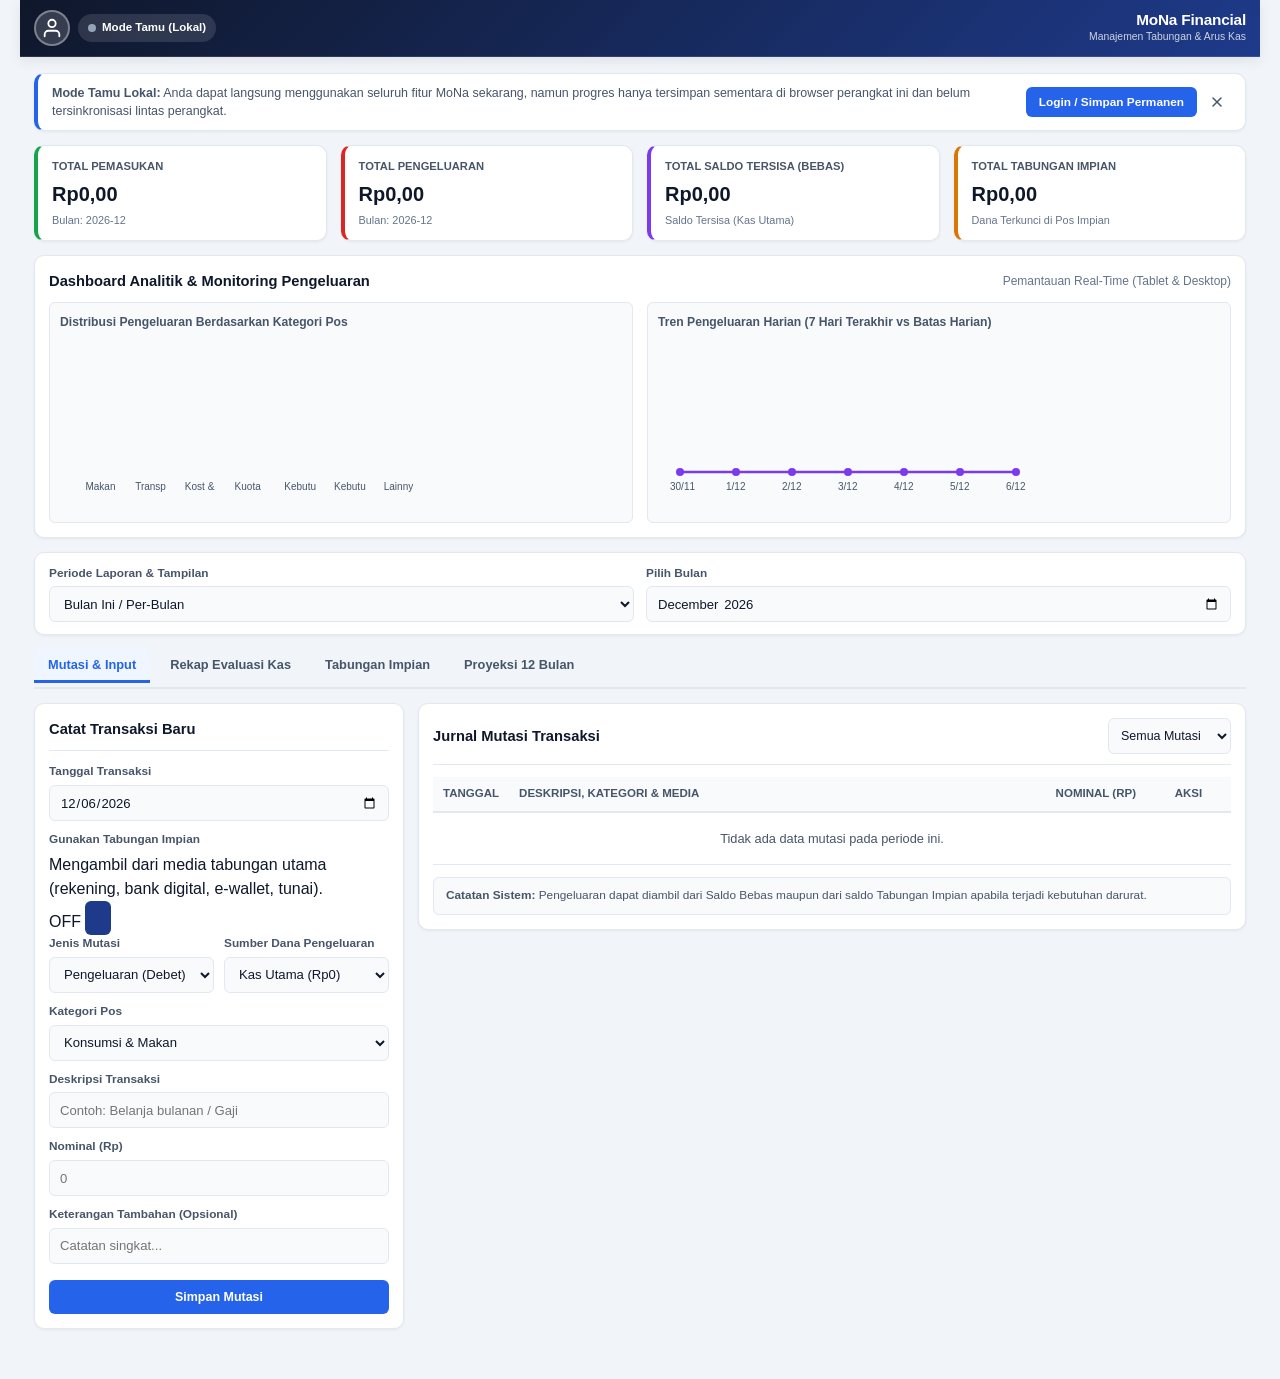
==== commit 59313c52: "Add expense goal toggle section to form" ====
--- a/mona_application.html
+++ b/mona_application.html
@@ -214,7 +214,16 @@
                         <label for="dailyDate">Tanggal Transaksi</label>
                         <input type="date" id="dailyDate" required>
                     </div>
-
+                    <div id="expenseGoalToggleBox" class="goal-source-toggle-box">
+                        <div class="goal-toggle-copy">
+                            <label for="btnToggleUseGoalFunds" id="lblToggleUseGoalFunds" class="goal-toggle-label">Gunakan Tabungan Impian</label>
+                            <span id="goalToggleDescText" class="goal-toggle-desc">Mengambil dari media tabungan utama (rekening, bank digital, e-wallet, tunai).</span>
+                        </div>
+                        <div class="goal-switch-control">
+                            <span id="goalToggleStatusText" class="goal-switch-status">OFF</span>
+                            <button type="button" id="btnToggleUseGoalFunds" class="goal-switch-btn" role="switch" aria-checked="false" aria-labelledby="lblToggleUseGoalFunds" aria-describedby="goalToggleDescText"></button>
+                        </div>
+                    </div>
                     <div class="form-grid">
                         <div class="form-group">
                             <label for="dailyType">Jenis Mutasi</label>
